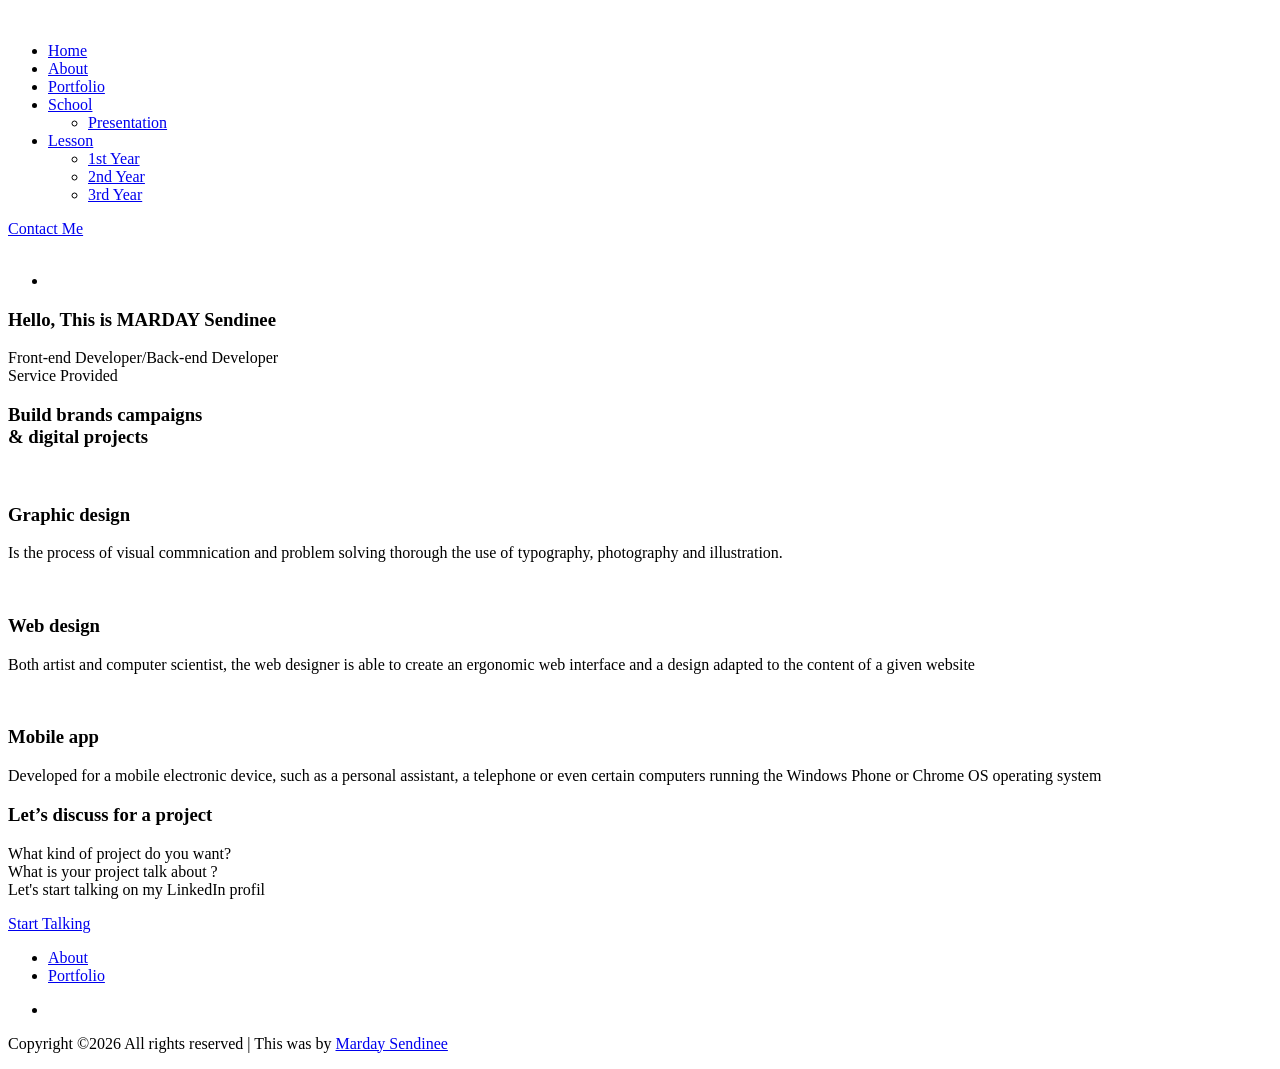
==== index.html @ 2f7fdcab "Add files upload Les documents du portfolio en Anglais et travailler" ====
<!doctype html>
<html class="no-js" lang="zxx">

<head>
    <meta charset="utf-8">
    <meta http-equiv="x-ua-compatible" content="ie=edge">
    <title>PORTFOLIO</title>
    <meta name="description" content="">
    <meta name="viewport" content="width=device-width, initial-scale=1">

    <!-- CSS here -->
    <link rel="stylesheet" href="css/bootstrap.min.css">
    <link rel="stylesheet" href="css/owl.carousel.min.css">
    <link rel="stylesheet" href="css/magnific-popup.css">
    <link rel="stylesheet" href="css/font-awesome.min.css">
    <link rel="stylesheet" href="css/themify-icons.css">
    <link rel="stylesheet" href="css/nice-select.css">
    <link rel="stylesheet" href="css/flaticon.css">
    <link rel="stylesheet" href="css/gijgo.css">
    <link rel="stylesheet" href="css/animate.min.css">
    <link rel="stylesheet" href="css/slick.css">
    <link rel="stylesheet" href="css/slicknav.css">
    <link rel="stylesheet" href="css/style.css">
    <!-- <link rel="stylesheet" href="css/responsive.css"> -->
</head>

<body>

    <!-- header-start -->
    <header>
        <div class="header-area ">
            <div id="sticky-header" class="main-header-area">
                <div class="container-fluid">
                    <div class="row align-items-center">
                        <div class="col-xl-3 col-lg-2">
                            <div class="logo">
                                <a href="index.html">
                                    <img src="img/" alt="">
                                </a>
                            </div>
                        </div>
                        <div class="col-xl-6 col-lg-7">
                            <div class="main-menu  d-none d-lg-block">
                                <nav>
                                    <ul id="navigation">
                                        <li><a class="active" href="index.html">Home</a></li>
                                        <li><a href="about.html">About</a></li>
                                        <li><a href="portfolio.html">Portfolio</a></li>
                                        <li><a href="#">School<i class="ti-angle-down"></i></a>
                                            <ul class="submenu">
                                                <li><a href="presentation.html">Presentation</a></li>

                                            </ul>
                                        </li>
                                        <li><a href="#">Lesson<i class="ti-angle-down"></i></a>
                                            <ul class="submenu">
                                                <li><a href="1_year.html">1st Year</a></li>
                                                <li><a href="2_year.html">2nd Year</a></li>
                                                <li><a href="3_year.html">3rd Year</a></li>
                                            </ul>
                                        </li>
                                    </ul>
                                </nav>
                            </div>
                        </div>
                        <div class="col-xl-3 col-lg-3 d-none d-lg-block">
                            <div class="Appointment">
                                <div class="book_btn d-none d-lg-block">
                                    <a  href="contact.html">Contact Me</a>
                                </div>
                            </div>
                        </div>
                        <div class="col-12">
                            <div class="mobile_menu d-block d-lg-none"></div>
                        </div>
                    </div>

                </div>
            </div>
        </div>
    </header>
    <!-- header-end -->

    <!-- slider_area_start -->
    <div class="slider_area">
        <div class="single_slider  d-flex align-items-center slider_bg_1">
            <div class="shap_pattern d-none d-lg-block">
                <img src="img/about/grid.png" alt="">
            </div>
            <div class="social_links">
                <ul>
                    <li><a href="https://www.linkedin.com/in/sendinee-marday-591853164/"> <i class="fa fa-linkedin"></i> </a></li>
                </ul>
            </div>
            <div class="container">
                <div class="row align-items-center">
                    <div class="col-xl-12">
                        <div class="slider_text text-center">
                            <h3>
                                Hello, This is MARDAY Sendinee
                            </h3>
                            <span>Front-end Developer/Back-end Developer</span>
                        </div>
                    </div>
                </div>
            </div>
        </div>
    </div>
    <!-- slider_area_end -->

    <!-- service_area  -->
    <div class="service_area">
        <div class="container">
            <div class="row">
                <div class="col-xl-12">
                    <div class="section_title text-center mb-65">
                        <span>Service Provided</span>
                        <h3>Build brands campaigns  <br>
                                & digital projects</h3>
                    </div>
                </div>
            </div>
            <div class="row">
                <div class="col-xl-4 col-md-4">
                    <div class="single_service text-center">
                        <div class="icon">
                            <img src="img/svg_icon/1.svg" alt="">
                        </div>
                        <h3>Graphic design</h3>
                        <p>Is the process of visual commnication and problem solving thorough the use of typography, photography and illustration.</p>
                    </div>
                </div>
                <div class="col-xl-4 col-md-4">
                    <div class="single_service text-center">
                        <div class="icon">
                            <img src="img/svg_icon/2.svg" alt="">
                        </div>
                        <h3>Web design</h3>
                        <p>Both artist and computer scientist, the web designer is able to create an ergonomic web interface and a design adapted to the content of a given website</p>
                    </div>
                </div>
                <div class="col-xl-4 col-md-4">
                    <div class="single_service text-center">
                        <div class="icon">
                            <img src="img/svg_icon/3.svg" alt="">
                        </div>
                        <h3>Mobile app</h3>
                        <p>Developed for a mobile electronic device, such as a personal assistant, a telephone or even certain computers running the Windows Phone or Chrome OS operating system</p>
                    </div>
                </div>
            </div>
        </div>
    </div>
    <!--/ service_area  -->

    
    <div class="discuss_projects">
        <div class="container">
            <div class="row">
                <div class="col-xl-12">
                    <div class="project_text text-center">
                        <h3>Let’s discuss for a project</h3>
                        <p>What kind of project do you want? <br> What is your project talk about ? <br> Let's start talking on my LinkedIn profil</p>
                        <a class="boxed-btn3" href="https://www.linkedin.com/in/sendinee-marday-591853164/">Start Talking</a>
                    </div>
                </div>
            </div>
        </div>
    </div>

    <!-- footer start -->
    <footer class="footer">
        <div class="footer_top">
            <div class="container">
                <div class="row align-items-center">
                    <div class="col-xl-6 col-md-6">
                        <div class="menu_links">
                            <ul>
                                <li><a href="about.html">About</a></li>
                                <li><a href="portfolio.html">Portfolio</a></li>
                            </ul>
                        </div>
                    </div>
                    <div class="col-xl-6 col-md-6">
                        <div class="socail_links">
                            <ul>
                                <li><a href="https://www.linkedin.com/in/sendinee-marday-591853164/"> <i class="fa fa-linkedin"></i> </a></li>
                            </ul>
                        </div>
                    </div>
                </div>
            </div>
        </div>
        <div class="copy-right_text">
            <div class="container">
                <div class="footer_border"></div>
                <div class="row">
                    <div class="col-xl-12">
                        <p class="copy_right text-center">
                            <!---------------------------------------Link ------------------------------------------------------->
                            Copyright &copy;<script>document.write(new Date().getFullYear());</script> All rights reserved | This was<i class="fa fa-heart-o" aria-hidden="true"></i> by <a href="https://www.linkedin.com/in/sendinee-marday-591853164/" target="_blank">Marday Sendinee</a>
                            <!------------------------------------------- Link ---------------------------------------->
                        </p>
                    </div>
                </div>
            </div>
        </div>
    </footer>
    <!--/ footer end  -->

    <!-- JS here -->
    <script src="js/vendor/modernizr-3.5.0.min.js"></script>
    <script src="js/vendor/jquery-1.12.4.min.js"></script>
    <script src="js/popper.min.js"></script>
    <script src="js/bootstrap.min.js"></script>
    <script src="js/owl.carousel.min.js"></script>
    <script src="js/isotope.pkgd.min.js"></script>
    <script src="js/ajax-form.js"></script>
    <script src="js/waypoints.min.js"></script>
    <script src="js/jquery.counterup.min.js"></script>
    <script src="js/imagesloaded.pkgd.min.js"></script>
    <script src="js/scrollIt.js"></script>
    <script src="js/jquery.scrollUp.min.js"></script>
    <script src="js/wow.min.js"></script>
    <script src="js/nice-select.min.js"></script>
    <script src="js/jquery.slicknav.min.js"></script>
    <script src="js/jquery.magnific-popup.min.js"></script>
    <script src="js/plugins.js"></script>
    <script src="js/gijgo.min.js"></script>

    <!--contact js-->
    <script src="js/contact.js"></script>
    <script src="js/jquery.ajaxchimp.min.js"></script>
    <script src="js/jquery.form.js"></script>
    <script src="js/jquery.validate.min.js"></script>
    <script src="js/mail-script.js"></script>

    <script src="js/main.js"></script>
</body>

</html>
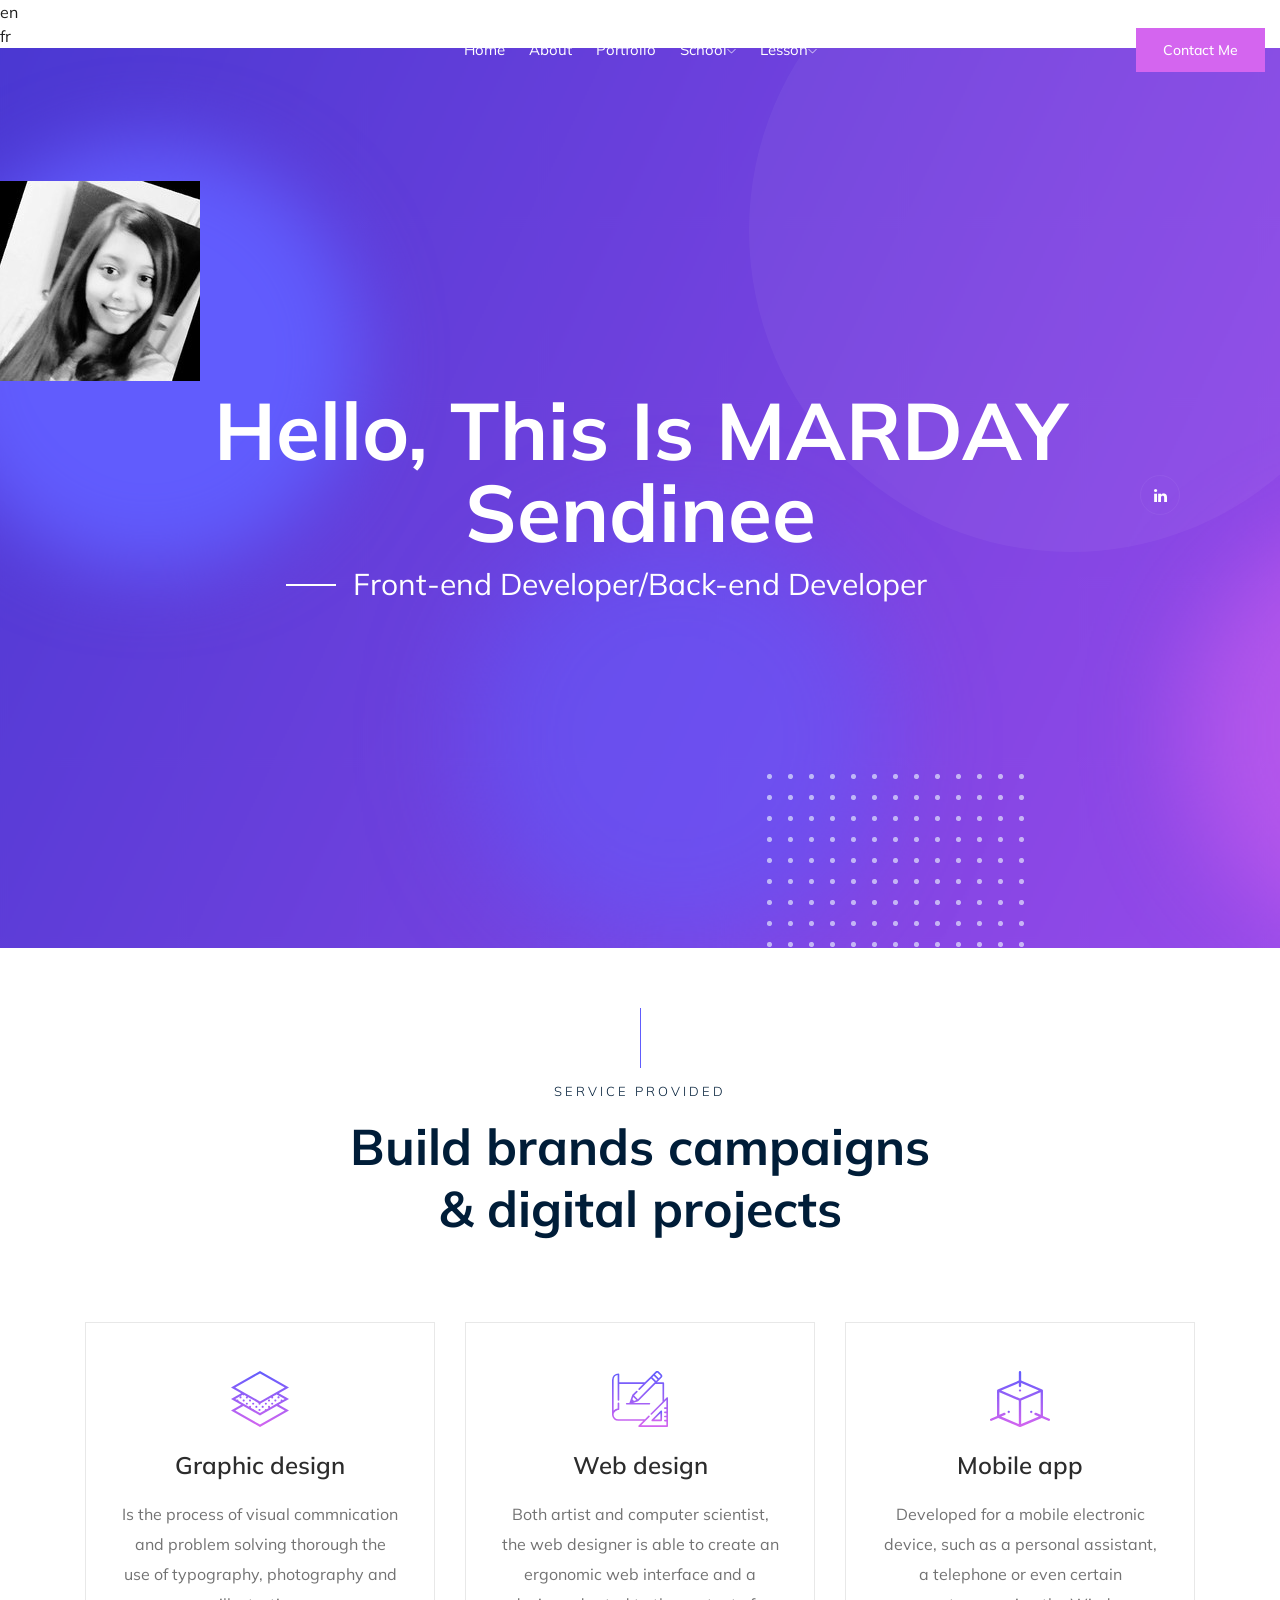
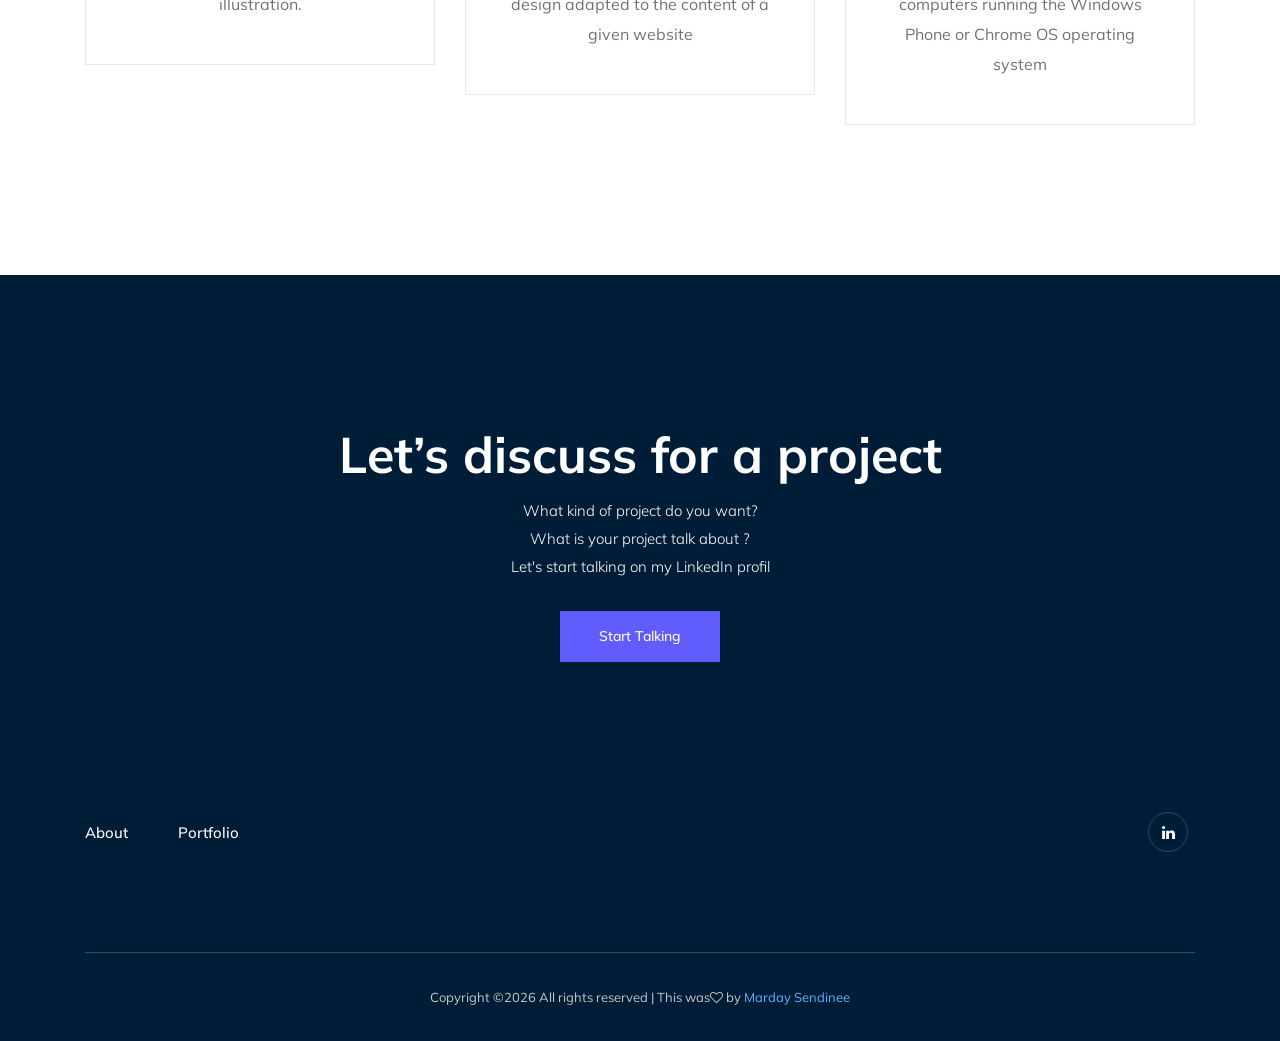
==== commit a255e062: "Update index.html" ====
--- a/index.html
+++ b/index.html
@@ -22,9 +22,20 @@
     <link rel="stylesheet" href="css/slicknav.css">
     <link rel="stylesheet" href="css/style.css">
     <!-- <link rel="stylesheet" href="css/responsive.css"> -->
+    
 </head>
 
 <body>
+    <!-- header-start -->
+    <header id="kc-header" class="top-bar ">
+    <section class="locales" role="toolbar">
+        <ul>
+            <li><a href="https://sendinee.github.io/portfolio/" class="active">en</a></li>
+            <li><a href="https://sendinee.github.io/portfolio_fr/" class="">fr</a></li>
+        </ul>
+    </section>
+    </header>
+    <!-- header-end -->
 
     <!-- header-start -->
     <header>
@@ -238,4 +249,4 @@
     <script src="js/main.js"></script>
 </body>
 
-</html>+</html>
--- a/css/themify-icons.css
+++ b/css/themify-icons.css
@@ -0,0 +1,1081 @@
+@font-face {
+	font-family: 'themify';
+	src:url('../fonts/themify.eot?-fvbane');
+	src:url('../fonts/themify.eot?#iefix-fvbane') format('embedded-opentype'),
+		url('../fonts/themify.woff?-fvbane') format('woff'),
+		url('../fonts/themify.ttf?-fvbane') format('truetype'),
+		url('../fonts/themify.svg?-fvbane#themify') format('svg');
+	font-weight: normal;
+	font-style: normal;
+}
+
+[class^="ti-"], [class*=" ti-"] {
+	font-family: 'themify';
+	/* speak: none; */
+	font-style: normal;
+	font-weight: normal;
+	font-variant: normal;
+	text-transform: none;
+	line-height: 1;
+
+	/* Better Font Rendering =========== */
+	-webkit-font-smoothing: antialiased;
+	-moz-osx-font-smoothing: grayscale;
+}
+
+.ti-wand:before {
+	content: "\e600";
+}
+.ti-volume:before {
+	content: "\e601";
+}
+.ti-user:before {
+	content: "\e602";
+}
+.ti-unlock:before {
+	content: "\e603";
+}
+.ti-unlink:before {
+	content: "\e604";
+}
+.ti-trash:before {
+	content: "\e605";
+}
+.ti-thought:before {
+	content: "\e606";
+}
+.ti-target:before {
+	content: "\e607";
+}
+.ti-tag:before {
+	content: "\e608";
+}
+.ti-tablet:before {
+	content: "\e609";
+}
+.ti-star:before {
+	content: "\e60a";
+}
+.ti-spray:before {
+	content: "\e60b";
+}
+.ti-signal:before {
+	content: "\e60c";
+}
+.ti-shopping-cart:before {
+	content: "\e60d";
+}
+.ti-shopping-cart-full:before {
+	content: "\e60e";
+}
+.ti-settings:before {
+	content: "\e60f";
+}
+.ti-search:before {
+	content: "\e610";
+}
+.ti-zoom-in:before {
+	content: "\e611";
+}
+.ti-zoom-out:before {
+	content: "\e612";
+}
+.ti-cut:before {
+	content: "\e613";
+}
+.ti-ruler:before {
+	content: "\e614";
+}
+.ti-ruler-pencil:before {
+	content: "\e615";
+}
+.ti-ruler-alt:before {
+	content: "\e616";
+}
+.ti-bookmark:before {
+	content: "\e617";
+}
+.ti-bookmark-alt:before {
+	content: "\e618";
+}
+.ti-reload:before {
+	content: "\e619";
+}
+.ti-plus:before {
+	content: "\e61a";
+}
+.ti-pin:before {
+	content: "\e61b";
+}
+.ti-pencil:before {
+	content: "\e61c";
+}
+.ti-pencil-alt:before {
+	content: "\e61d";
+}
+.ti-paint-roller:before {
+	content: "\e61e";
+}
+.ti-paint-bucket:before {
+	content: "\e61f";
+}
+.ti-na:before {
+	content: "\e620";
+}
+.ti-mobile:before {
+	content: "\e621";
+}
+.ti-minus:before {
+	content: "\e622";
+}
+.ti-medall:before {
+	content: "\e623";
+}
+.ti-medall-alt:before {
+	content: "\e624";
+}
+.ti-marker:before {
+	content: "\e625";
+}
+.ti-marker-alt:before {
+	content: "\e626";
+}
+.ti-arrow-up:before {
+	content: "\e627";
+}
+.ti-arrow-right:before {
+	content: "\e628";
+}
+.ti-arrow-left:before {
+	content: "\e629";
+}
+.ti-arrow-down:before {
+	content: "\e62a";
+}
+.ti-lock:before {
+	content: "\e62b";
+}
+.ti-location-arrow:before {
+	content: "\e62c";
+}
+.ti-link:before {
+	content: "\e62d";
+}
+.ti-layout:before {
+	content: "\e62e";
+}
+.ti-layers:before {
+	content: "\e62f";
+}
+.ti-layers-alt:before {
+	content: "\e630";
+}
+.ti-key:before {
+	content: "\e631";
+}
+.ti-import:before {
+	content: "\e632";
+}
+.ti-image:before {
+	content: "\e633";
+}
+.ti-heart:before {
+	content: "\e634";
+}
+.ti-heart-broken:before {
+	content: "\e635";
+}
+.ti-hand-stop:before {
+	content: "\e636";
+}
+.ti-hand-open:before {
+	content: "\e637";
+}
+.ti-hand-drag:before {
+	content: "\e638";
+}
+.ti-folder:before {
+	content: "\e639";
+}
+.ti-flag:before {
+	content: "\e63a";
+}
+.ti-flag-alt:before {
+	content: "\e63b";
+}
+.ti-flag-alt-2:before {
+	content: "\e63c";
+}
+.ti-eye:before {
+	content: "\e63d";
+}
+.ti-export:before {
+	content: "\e63e";
+}
+.ti-exchange-vertical:before {
+	content: "\e63f";
+}
+.ti-desktop:before {
+	content: "\e640";
+}
+.ti-cup:before {
+	content: "\e641";
+}
+.ti-crown:before {
+	content: "\e642";
+}
+.ti-comments:before {
+	content: "\e643";
+}
+.ti-comment:before {
+	content: "\e644";
+}
+.ti-comment-alt:before {
+	content: "\e645";
+}
+.ti-close:before {
+	content: "\e646";
+}
+.ti-clip:before {
+	content: "\e647";
+}
+.ti-angle-up:before {
+	content: "\e648";
+}
+.ti-angle-right:before {
+	content: "\e649";
+}
+.ti-angle-left:before {
+	content: "\e64a";
+}
+.ti-angle-down:before {
+	content: "\e64b";
+}
+.ti-check:before {
+	content: "\e64c";
+}
+.ti-check-box:before {
+	content: "\e64d";
+}
+.ti-camera:before {
+	content: "\e64e";
+}
+.ti-announcement:before {
+	content: "\e64f";
+}
+.ti-brush:before {
+	content: "\e650";
+}
+.ti-briefcase:before {
+	content: "\e651";
+}
+.ti-bolt:before {
+	content: "\e652";
+}
+.ti-bolt-alt:before {
+	content: "\e653";
+}
+.ti-blackboard:before {
+	content: "\e654";
+}
+.ti-bag:before {
+	content: "\e655";
+}
+.ti-move:before {
+	content: "\e656";
+}
+.ti-arrows-vertical:before {
+	content: "\e657";
+}
+.ti-arrows-horizontal:before {
+	content: "\e658";
+}
+.ti-fullscreen:before {
+	content: "\e659";
+}
+.ti-arrow-top-right:before {
+	content: "\e65a";
+}
+.ti-arrow-top-left:before {
+	content: "\e65b";
+}
+.ti-arrow-circle-up:before {
+	content: "\e65c";
+}
+.ti-arrow-circle-right:before {
+	content: "\e65d";
+}
+.ti-arrow-circle-left:before {
+	content: "\e65e";
+}
+.ti-arrow-circle-down:before {
+	content: "\e65f";
+}
+.ti-angle-double-up:before {
+	content: "\e660";
+}
+.ti-angle-double-right:before {
+	content: "\e661";
+}
+.ti-angle-double-left:before {
+	content: "\e662";
+}
+.ti-angle-double-down:before {
+	content: "\e663";
+}
+.ti-zip:before {
+	content: "\e664";
+}
+.ti-world:before {
+	content: "\e665";
+}
+.ti-wheelchair:before {
+	content: "\e666";
+}
+.ti-view-list:before {
+	content: "\e667";
+}
+.ti-view-list-alt:before {
+	content: "\e668";
+}
+.ti-view-grid:before {
+	content: "\e669";
+}
+.ti-uppercase:before {
+	content: "\e66a";
+}
+.ti-upload:before {
+	content: "\e66b";
+}
+.ti-underline:before {
+	content: "\e66c";
+}
+.ti-truck:before {
+	content: "\e66d";
+}
+.ti-timer:before {
+	content: "\e66e";
+}
+.ti-ticket:before {
+	content: "\e66f";
+}
+.ti-thumb-up:before {
+	content: "\e670";
+}
+.ti-thumb-down:before {
+	content: "\e671";
+}
+.ti-text:before {
+	content: "\e672";
+}
+.ti-stats-up:before {
+	content: "\e673";
+}
+.ti-stats-down:before {
+	content: "\e674";
+}
+.ti-split-v:before {
+	content: "\e675";
+}
+.ti-split-h:before {
+	content: "\e676";
+}
+.ti-smallcap:before {
+	content: "\e677";
+}
+.ti-shine:before {
+	content: "\e678";
+}
+.ti-shift-right:before {
+	content: "\e679";
+}
+.ti-shift-left:before {
+	content: "\e67a";
+}
+.ti-shield:before {
+	content: "\e67b";
+}
+.ti-notepad:before {
+	content: "\e67c";
+}
+.ti-server:before {
+	content: "\e67d";
+}
+.ti-quote-right:before {
+	content: "\e67e";
+}
+.ti-quote-left:before {
+	content: "\e67f";
+}
+.ti-pulse:before {
+	content: "\e680";
+}
+.ti-printer:before {
+	content: "\e681";
+}
+.ti-power-off:before {
+	content: "\e682";
+}
+.ti-plug:before {
+	content: "\e683";
+}
+.ti-pie-chart:before {
+	content: "\e684";
+}
+.ti-paragraph:before {
+	content: "\e685";
+}
+.ti-panel:before {
+	content: "\e686";
+}
+.ti-package:before {
+	content: "\e687";
+}
+.ti-music:before {
+	content: "\e688";
+}
+.ti-music-alt:before {
+	content: "\e689";
+}
+.ti-mouse:before {
+	content: "\e68a";
+}
+.ti-mouse-alt:before {
+	content: "\e68b";
+}
+.ti-money:before {
+	content: "\e68c";
+}
+.ti-microphone:before {
+	content: "\e68d";
+}
+.ti-menu:before {
+	content: "\e68e";
+}
+.ti-menu-alt:before {
+	content: "\e68f";
+}
+.ti-map:before {
+	content: "\e690";
+}
+.ti-map-alt:before {
+	content: "\e691";
+}
+.ti-loop:before {
+	content: "\e692";
+}
+.ti-location-pin:before {
+	content: "\e693";
+}
+.ti-list:before {
+	content: "\e694";
+}
+.ti-light-bulb:before {
+	content: "\e695";
+}
+.ti-Italic:before {
+	content: "\e696";
+}
+.ti-info:before {
+	content: "\e697";
+}
+.ti-infinite:before {
+	content: "\e698";
+}
+.ti-id-badge:before {
+	content: "\e699";
+}
+.ti-hummer:before {
+	content: "\e69a";
+}
+.ti-home:before {
+	content: "\e69b";
+}
+.ti-help:before {
+	content: "\e69c";
+}
+.ti-headphone:before {
+	content: "\e69d";
+}
+.ti-harddrives:before {
+	content: "\e69e";
+}
+.ti-harddrive:before {
+	content: "\e69f";
+}
+.ti-gift:before {
+	content: "\e6a0";
+}
+.ti-game:before {
+	content: "\e6a1";
+}
+.ti-filter:before {
+	content: "\e6a2";
+}
+.ti-files:before {
+	content: "\e6a3";
+}
+.ti-file:before {
+	content: "\e6a4";
+}
+.ti-eraser:before {
+	content: "\e6a5";
+}
+.ti-envelope:before {
+	content: "\e6a6";
+}
+.ti-download:before {
+	content: "\e6a7";
+}
+.ti-direction:before {
+	content: "\e6a8";
+}
+.ti-direction-alt:before {
+	content: "\e6a9";
+}
+.ti-dashboard:before {
+	content: "\e6aa";
+}
+.ti-control-stop:before {
+	content: "\e6ab";
+}
+.ti-control-shuffle:before {
+	content: "\e6ac";
+}
+.ti-control-play:before {
+	content: "\e6ad";
+}
+.ti-control-pause:before {
+	content: "\e6ae";
+}
+.ti-control-forward:before {
+	content: "\e6af";
+}
+.ti-control-backward:before {
+	content: "\e6b0";
+}
+.ti-cloud:before {
+	content: "\e6b1";
+}
+.ti-cloud-up:before {
+	content: "\e6b2";
+}
+.ti-cloud-down:before {
+	content: "\e6b3";
+}
+.ti-clipboard:before {
+	content: "\e6b4";
+}
+.ti-car:before {
+	content: "\e6b5";
+}
+.ti-calendar:before {
+	content: "\e6b6";
+}
+.ti-book:before {
+	content: "\e6b7";
+}
+.ti-bell:before {
+	content: "\e6b8";
+}
+.ti-basketball:before {
+	content: "\e6b9";
+}
+.ti-bar-chart:before {
+	content: "\e6ba";
+}
+.ti-bar-chart-alt:before {
+	content: "\e6bb";
+}
+.ti-back-right:before {
+	content: "\e6bc";
+}
+.ti-back-left:before {
+	content: "\e6bd";
+}
+.ti-arrows-corner:before {
+	content: "\e6be";
+}
+.ti-archive:before {
+	content: "\e6bf";
+}
+.ti-anchor:before {
+	content: "\e6c0";
+}
+.ti-align-right:before {
+	content: "\e6c1";
+}
+.ti-align-left:before {
+	content: "\e6c2";
+}
+.ti-align-justify:before {
+	content: "\e6c3";
+}
+.ti-align-center:before {
+	content: "\e6c4";
+}
+.ti-alert:before {
+	content: "\e6c5";
+}
+.ti-alarm-clock:before {
+	content: "\e6c6";
+}
+.ti-agenda:before {
+	content: "\e6c7";
+}
+.ti-write:before {
+	content: "\e6c8";
+}
+.ti-window:before {
+	content: "\e6c9";
+}
+.ti-widgetized:before {
+	content: "\e6ca";
+}
+.ti-widget:before {
+	content: "\e6cb";
+}
+.ti-widget-alt:before {
+	content: "\e6cc";
+}
+.ti-wallet:before {
+	content: "\e6cd";
+}
+.ti-video-clapper:before {
+	content: "\e6ce";
+}
+.ti-video-camera:before {
+	content: "\e6cf";
+}
+.ti-vector:before {
+	content: "\e6d0";
+}
+.ti-themify-logo:before {
+	content: "\e6d1";
+}
+.ti-themify-favicon:before {
+	content: "\e6d2";
+}
+.ti-themify-favicon-alt:before {
+	content: "\e6d3";
+}
+.ti-support:before {
+	content: "\e6d4";
+}
+.ti-stamp:before {
+	content: "\e6d5";
+}
+.ti-split-v-alt:before {
+	content: "\e6d6";
+}
+.ti-slice:before {
+	content: "\e6d7";
+}
+.ti-shortcode:before {
+	content: "\e6d8";
+}
+.ti-shift-right-alt:before {
+	content: "\e6d9";
+}
+.ti-shift-left-alt:before {
+	content: "\e6da";
+}
+.ti-ruler-alt-2:before {
+	content: "\e6db";
+}
+.ti-receipt:before {
+	content: "\e6dc";
+}
+.ti-pin2:before {
+	content: "\e6dd";
+}
+.ti-pin-alt:before {
+	content: "\e6de";
+}
+.ti-pencil-alt2:before {
+	content: "\e6df";
+}
+.ti-palette:before {
+	content: "\e6e0";
+}
+.ti-more:before {
+	content: "\e6e1";
+}
+.ti-more-alt:before {
+	content: "\e6e2";
+}
+.ti-microphone-alt:before {
+	content: "\e6e3";
+}
+.ti-magnet:before {
+	content: "\e6e4";
+}
+.ti-line-double:before {
+	content: "\e6e5";
+}
+.ti-line-dotted:before {
+	content: "\e6e6";
+}
+.ti-line-dashed:before {
+	content: "\e6e7";
+}
+.ti-layout-width-full:before {
+	content: "\e6e8";
+}
+.ti-layout-width-default:before {
+	content: "\e6e9";
+}
+.ti-layout-width-default-alt:before {
+	content: "\e6ea";
+}
+.ti-layout-tab:before {
+	content: "\e6eb";
+}
+.ti-layout-tab-window:before {
+	content: "\e6ec";
+}
+.ti-layout-tab-v:before {
+	content: "\e6ed";
+}
+.ti-layout-tab-min:before {
+	content: "\e6ee";
+}
+.ti-layout-slider:before {
+	content: "\e6ef";
+}
+.ti-layout-slider-alt:before {
+	content: "\e6f0";
+}
+.ti-layout-sidebar-right:before {
+	content: "\e6f1";
+}
+.ti-layout-sidebar-none:before {
+	content: "\e6f2";
+}
+.ti-layout-sidebar-left:before {
+	content: "\e6f3";
+}
+.ti-layout-placeholder:before {
+	content: "\e6f4";
+}
+.ti-layout-menu:before {
+	content: "\e6f5";
+}
+.ti-layout-menu-v:before {
+	content: "\e6f6";
+}
+.ti-layout-menu-separated:before {
+	content: "\e6f7";
+}
+.ti-layout-menu-full:before {
+	content: "\e6f8";
+}
+.ti-layout-media-right-alt:before {
+	content: "\e6f9";
+}
+.ti-layout-media-right:before {
+	content: "\e6fa";
+}
+.ti-layout-media-overlay:before {
+	content: "\e6fb";
+}
+.ti-layout-media-overlay-alt:before {
+	content: "\e6fc";
+}
+.ti-layout-media-overlay-alt-2:before {
+	content: "\e6fd";
+}
+.ti-layout-media-left-alt:before {
+	content: "\e6fe";
+}
+.ti-layout-media-left:before {
+	content: "\e6ff";
+}
+.ti-layout-media-center-alt:before {
+	content: "\e700";
+}
+.ti-layout-media-center:before {
+	content: "\e701";
+}
+.ti-layout-list-thumb:before {
+	content: "\e702";
+}
+.ti-layout-list-thumb-alt:before {
+	content: "\e703";
+}
+.ti-layout-list-post:before {
+	content: "\e704";
+}
+.ti-layout-list-large-image:before {
+	content: "\e705";
+}
+.ti-layout-line-solid:before {
+	content: "\e706";
+}
+.ti-layout-grid4:before {
+	content: "\e707";
+}
+.ti-layout-grid3:before {
+	content: "\e708";
+}
+.ti-layout-grid2:before {
+	content: "\e709";
+}
+.ti-layout-grid2-thumb:before {
+	content: "\e70a";
+}
+.ti-layout-cta-right:before {
+	content: "\e70b";
+}
+.ti-layout-cta-left:before {
+	content: "\e70c";
+}
+.ti-layout-cta-center:before {
+	content: "\e70d";
+}
+.ti-layout-cta-btn-right:before {
+	content: "\e70e";
+}
+.ti-layout-cta-btn-left:before {
+	content: "\e70f";
+}
+.ti-layout-column4:before {
+	content: "\e710";
+}
+.ti-layout-column3:before {
+	content: "\e711";
+}
+.ti-layout-column2:before {
+	content: "\e712";
+}
+.ti-layout-accordion-separated:before {
+	content: "\e713";
+}
+.ti-layout-accordion-merged:before {
+	content: "\e714";
+}
+.ti-layout-accordion-list:before {
+	content: "\e715";
+}
+.ti-ink-pen:before {
+	content: "\e716";
+}
+.ti-info-alt:before {
+	content: "\e717";
+}
+.ti-help-alt:before {
+	content: "\e718";
+}
+.ti-headphone-alt:before {
+	content: "\e719";
+}
+.ti-hand-point-up:before {
+	content: "\e71a";
+}
+.ti-hand-point-right:before {
+	content: "\e71b";
+}
+.ti-hand-point-left:before {
+	content: "\e71c";
+}
+.ti-hand-point-down:before {
+	content: "\e71d";
+}
+.ti-gallery:before {
+	content: "\e71e";
+}
+.ti-face-smile:before {
+	content: "\e71f";
+}
+.ti-face-sad:before {
+	content: "\e720";
+}
+.ti-credit-card:before {
+	content: "\e721";
+}
+.ti-control-skip-forward:before {
+	content: "\e722";
+}
+.ti-control-skip-backward:before {
+	content: "\e723";
+}
+.ti-control-record:before {
+	content: "\e724";
+}
+.ti-control-eject:before {
+	content: "\e725";
+}
+.ti-comments-smiley:before {
+	content: "\e726";
+}
+.ti-brush-alt:before {
+	content: "\e727";
+}
+.ti-youtube:before {
+	content: "\e728";
+}
+.ti-vimeo:before {
+	content: "\e729";
+}
+.ti-twitter:before {
+	content: "\e72a";
+}
+.ti-time:before {
+	content: "\e72b";
+}
+.ti-tumblr:before {
+	content: "\e72c";
+}
+.ti-skype:before {
+	content: "\e72d";
+}
+.ti-share:before {
+	content: "\e72e";
+}
+.ti-share-alt:before {
+	content: "\e72f";
+}
+.ti-rocket:before {
+	content: "\e730";
+}
+.ti-pinterest:before {
+	content: "\e731";
+}
+.ti-new-window:before {
+	content: "\e732";
+}
+.ti-microsoft:before {
+	content: "\e733";
+}
+.ti-list-ol:before {
+	content: "\e734";
+}
+.ti-linkedin:before {
+	content: "\e735";
+}
+.ti-layout-sidebar-2:before {
+	content: "\e736";
+}
+.ti-layout-grid4-alt:before {
+	content: "\e737";
+}
+.ti-layout-grid3-alt:before {
+	content: "\e738";
+}
+.ti-layout-grid2-alt:before {
+	content: "\e739";
+}
+.ti-layout-column4-alt:before {
+	content: "\e73a";
+}
+.ti-layout-column3-alt:before {
+	content: "\e73b";
+}
+.ti-layout-column2-alt:before {
+	content: "\e73c";
+}
+.ti-instagram:before {
+	content: "\e73d";
+}
+.ti-google:before {
+	content: "\e73e";
+}
+.ti-github:before {
+	content: "\e73f";
+}
+.ti-flickr:before {
+	content: "\e740";
+}
+.ti-facebook:before {
+	content: "\e741";
+}
+.ti-dropbox:before {
+	content: "\e742";
+}
+.ti-dribbble:before {
+	content: "\e743";
+}
+.ti-apple:before {
+	content: "\e744";
+}
+.ti-android:before {
+	content: "\e745";
+}
+.ti-save:before {
+	content: "\e746";
+}
+.ti-save-alt:before {
+	content: "\e747";
+}
+.ti-yahoo:before {
+	content: "\e748";
+}
+.ti-wordpress:before {
+	content: "\e749";
+}
+.ti-vimeo-alt:before {
+	content: "\e74a";
+}
+.ti-twitter-alt:before {
+	content: "\e74b";
+}
+.ti-tumblr-alt:before {
+	content: "\e74c";
+}
+.ti-trello:before {
+	content: "\e74d";
+}
+.ti-stack-overflow:before {
+	content: "\e74e";
+}
+.ti-soundcloud:before {
+	content: "\e74f";
+}
+.ti-sharethis:before {
+	content: "\e750";
+}
+.ti-sharethis-alt:before {
+	content: "\e751";
+}
+.ti-reddit:before {
+	content: "\e752";
+}
+.ti-pinterest-alt:before {
+	content: "\e753";
+}
+.ti-microsoft-alt:before {
+	content: "\e754";
+}
+.ti-linux:before {
+	content: "\e755";
+}
+.ti-jsfiddle:before {
+	content: "\e756";
+}
+.ti-joomla:before {
+	content: "\e757";
+}
+.ti-html5:before {
+	content: "\e758";
+}
+.ti-flickr-alt:before {
+	content: "\e759";
+}
+.ti-email:before {
+	content: "\e75a";
+}
+.ti-drupal:before {
+	content: "\e75b";
+}
+.ti-dropbox-alt:before {
+	content: "\e75c";
+}
+.ti-css3:before {
+	content: "\e75d";
+}
+.ti-rss:before {
+	content: "\e75e";
+}
+.ti-rss-alt:before {
+	content: "\e75f";
+}
--- a/css/nice-select.css
+++ b/css/nice-select.css
@@ -0,0 +1,140 @@
+.nice-select {
+  -webkit-tap-highlight-color: transparent;
+  background-color: #fff;
+  border-radius: 5px;
+  border: solid 1px #e8e8e8;
+  box-sizing: border-box;
+  clear: both;
+  cursor: pointer;
+  display: block;
+  float: left;
+  font-family: inherit;
+  font-size: 14px;
+  font-weight: normal;
+  height: 42px;
+  line-height: 40px;
+  outline: none;
+  padding-left: 18px;
+  padding-right: 30px;
+  position: relative;
+  text-align: left !important;
+  -webkit-transition: all 0.2s ease-in-out;
+  transition: all 0.2s ease-in-out;
+  -webkit-user-select: none;
+     -moz-user-select: none;
+      -ms-user-select: none;
+          user-select: none;
+  white-space: nowrap;
+  width: auto; }
+  .nice-select:hover {
+    border-color: #dbdbdb; }
+  .nice-select:active, .nice-select.open, .nice-select:focus {
+    border-color: #999; }
+
+
+  .nice-select.disabled {
+    border-color: #ededed;
+    color: #999;
+    pointer-events: none; }
+    .nice-select.disabled:after {
+      border-color: #cccccc; }
+  .nice-select.wide {
+    width: 100%; }
+    .nice-select.wide .list {
+      left: 0 !important;
+      right: 0 !important; }
+  .nice-select.right {
+    float: right; }
+    .nice-select.right .list {
+      left: auto;
+      right: 0; }
+  .nice-select.small {
+    font-size: 12px;
+    height: 36px;
+    line-height: 34px; }
+    .nice-select.small:after {
+      height: 4px;
+      width: 4px; }
+    .nice-select.small .option {
+      line-height: 34px;
+      min-height: 34px; }
+  .nice-select .list {
+    background-color: #fff;
+    border-radius: 5px;
+    box-shadow: 0 0 0 1px rgba(68, 68, 68, 0.11);
+    box-sizing: border-box;
+    margin-top: 4px;
+    opacity: 0;
+    overflow: hidden;
+    padding: 0;
+    pointer-events: none;
+    position: absolute;
+    top: 100%;
+    left: 0;
+    -webkit-transform-origin: 50% 0;
+        -ms-transform-origin: 50% 0;
+            transform-origin: 50% 0;
+    -webkit-transform: scale(0.75) translateY(-21px);
+        -ms-transform: scale(0.75) translateY(-21px);
+            transform: scale(0.75) translateY(-21px);
+    -webkit-transition: all 0.2s cubic-bezier(0.5, 0, 0, 1.25), opacity 0.15s ease-out;
+    transition: all 0.2s cubic-bezier(0.5, 0, 0, 1.25), opacity 0.15s ease-out;
+    z-index: 9; }
+    .nice-select .list:hover .option:not(:hover) {
+      background-color: transparent !important; }
+  .nice-select .option {
+    cursor: pointer;
+    font-weight: 400;
+    line-height: 40px;
+    list-style: none;
+    min-height: 40px;
+    outline: none;
+    padding-left: 18px;
+    padding-right: 29px;
+    text-align: left;
+    -webkit-transition: all 0.2s;
+    transition: all 0.2s; }
+    .nice-select .option:hover, .nice-select .option.focus, .nice-select .option.selected.focus {
+      background-color: #f6f6f6; }
+    .nice-select .option.selected {
+      font-weight: bold; }
+    .nice-select .option.disabled {
+      background-color: transparent;
+      color: #999;
+      cursor: default; }
+
+.no-csspointerevents .nice-select .list {
+  display: none; }
+
+.no-csspointerevents .nice-select.open .list {
+  display: block; }
+
+
+
+
+
+  /* ,,,,,,,,,,,,,,,, */
+
+
+  .nice-select:after {
+    content: "\e64b";
+    display: block;
+    height: 5px;
+    margin-top: -5px;
+    pointer-events: none;
+    position: absolute;
+    right: 30px;
+    top: 8px;
+    transition: all 0.15s ease-in-out;
+    width: 5px;
+    font-family: 'themify';
+    color: #ddd; }
+
+    .nice-select.open:after {
+ }
+    .nice-select.open .list {
+      opacity: 1;
+      pointer-events: auto;
+      -webkit-transform: scale(1) translateY(0);
+          -ms-transform: scale(1) translateY(0);
+              transform: scale(1) translateY(0); }
--- a/css/flaticon.css
+++ b/css/flaticon.css
@@ -0,0 +1,56 @@
+
+
+	/*
+  	Flaticon icon font: Flaticon
+  	Creation date: 07/09/2019 08:07
+  	*/
+
+	  @font-face {
+		font-family: "Flaticon";
+		src: url("../fonts/Flaticon.eot");
+		src: url("../fonts/Flaticon.eot");
+		src: url("../fonts/Flaticon.eot?#iefix") format("embedded-opentype"),
+			 url("../fonts/Flaticon.woff2") format("woff2"),
+			 url("../fonts/Flaticon.woff") format("woff"),
+			 url("../fonts/Flaticon.ttf") format("truetype"),
+			 url("../fonts/Flaticon.svg#Flaticon") format("svg");
+		font-weight: normal;
+		font-style: normal;
+	  }
+	  
+	  @media screen and (-webkit-min-device-pixel-ratio:0) {
+		@font-face {
+		  font-family: "Flaticon";
+		  src: url("./Flaticon.svg#Flaticon") format("svg");
+		}
+	  }
+	  
+	  [class^="flaticon-"]:before, [class*=" flaticon-"]:before,
+	  [class^="flaticon-"]:after, [class*=" flaticon-"]:after {   
+		font-family: Flaticon;
+			  font-size: 20px;
+	  font-style: normal;
+	  margin-left: 20px;
+	  }
+	  
+	.flaticon-legal-paper:before {
+		content: "\e001";
+	}
+	.flaticon-case:before {
+		content: "\e002";
+	}
+	.flaticon-survey:before {
+		content: "\e003";
+	}
+	.flaticon-bar-chart:before {
+		content: "\e004";
+	}
+	.flaticon-controls:before {
+		content: "\e005";
+	}
+	.flaticon-puzzle:before {
+		content: "\e006";
+	}
+	.flaticon-right:before {
+		content: "\e007";
+	}
--- a/css/gijgo.css
+++ b/css/gijgo.css
@@ -0,0 +1,2704 @@
+.gj-button {
+    background-color: #f5f5f5;
+    border: 1px solid #ddd;
+    color: #000;
+    border-radius: 3px;
+    padding: 6px 10px;
+    cursor: pointer;
+}
+
+.gj-unselectable {
+    -webkit-touch-callout: none;
+    -webkit-user-select: none;
+    -khtml-user-select: none;
+    -moz-user-select: none;
+    -ms-user-select: none;
+    user-select: none;
+}
+
+.gj-row {
+    display: -webkit-box;
+    display: -ms-flexbox;
+    display: flex;
+    -ms-flex-wrap: wrap;
+    flex-wrap: wrap;
+}
+
+.gj-margin-left-5 {
+    margin-left: 5px;
+}
+
+.gj-margin-left-10 {
+    margin-left: 10px;
+}
+
+.gj-width-full {
+    width: 100%;
+}
+
+.gj-cursor-pointer {
+    cursor: pointer;
+}
+
+.gj-text-align-center {
+    text-align: center;
+}
+
+.gj-font-size-16 {
+    font-size: 16px;
+}
+
+.gj-hidden {
+    display: none;
+}
+
+/** Material Design */
+.gj-button-md {
+    background: 0 0;
+    border: none;
+    border-radius: 2px;
+    color: rgba(0, 0, 0, 0.87);
+    position: relative;
+    height: 36px;
+    margin: 0;
+    min-width: 64px;
+    padding: 0 16px;
+    display: inline-block;
+    font-family: "Roboto","Helvetica","Arial",sans-serif;
+    font-size: 1rem;
+    font-weight: 500;
+    text-transform: uppercase;
+    letter-spacing: 0;
+    overflow: hidden;
+    will-change: box-shadow;
+    transition: box-shadow .2s cubic-bezier(.4,0,1,1),background-color .2s cubic-bezier(.4,0,.2,1),color .2s cubic-bezier(.4,0,.2,1);
+    outline: none;
+    cursor: pointer;
+    text-decoration: none;
+    text-align: center;
+    line-height: 36px;
+    vertical-align: middle;
+    overflow: hidden;
+    -webkit-user-select: none;
+    -moz-user-select: none;
+    -ms-user-select: none;
+    user-select: none;
+}
+
+.gj-button-md:hover {
+    background-color: rgba(158,158,158,.2);
+}
+
+.gj-button-md:disabled {
+    color: rgba(0,0,0,.26);
+    background: 0 0;
+}
+
+.gj-button-md .material-icons,
+.gj-button-md .gj-icon {
+    vertical-align: middle;
+    /*font-size: 1.3rem;
+    margin-right: 4px;*/
+}
+
+.gj-button-md.gj-button-md-icon {
+    width: 24px;
+    height: 31px;
+    min-width: 24px;
+    padding: 0px;
+    display: table;
+}
+
+.gj-button-md.gj-button-md-icon .material-icons,
+.gj-button-md.gj-button-md-icon .gj-icon {
+    display: table-cell;
+    margin-right: 0px;
+    width: 24px;
+    height: 24px;
+}
+
+.gj-button-md.active {
+    background-color: rgba(158,158,158,.4);
+}
+
+.gj-button-md-group {
+    position: relative;
+    display: inline-block;
+    vertical-align: middle;
+}
+
+.gj-textbox-md {
+    border: none;
+    border-bottom: 1px solid rgba(0,0,0,.42);
+    display: block;
+    font-family: "Helvetica","Arial",sans-serif;
+    font-size: 16px;
+    line-height: 16px;
+    padding: 4px 0px;
+    margin: 0;
+    width: 100%;
+    background: 0 0;
+    text-align: left;
+    color: rgba(0,0,0,.87);
+}
+
+.gj-textbox-md:focus,
+.gj-textbox-md:active {
+    border-bottom: 2px solid rgba(0,0,0,.42);
+    outline: none;
+}
+
+.gj-textbox-md::placeholder {
+    color: #8e8e8e;
+}
+
+.gj-textbox-md:-ms-input-placeholder {
+    color: #8e8e8e;
+}
+
+.gj-textbox-md::-ms-input-placeholder {
+    color: #8e8e8e;
+}
+
+.gj-md-spacer-24 {
+    min-width: 24px;
+    width: 24px;
+    display: inline-block;
+}
+
+.gj-md-spacer-32 {
+    min-width: 32px;
+    width: 32px;
+    display: inline-block;
+}
+
+.gj-modal {
+    position: fixed;
+    top: 0;
+    right: 0;
+    bottom: 0;
+    left: 0;
+    z-index: 1203;
+    display: none;
+    overflow: hidden;
+    -webkit-overflow-scrolling: touch;
+    outline: 0;
+    background-color: rgba(0, 0, 0, 0.54118);
+    transition: 200ms ease opacity;
+    will-change: opacity;
+}
+
+/* List */
+ul.gj-list li [data-role="wrapper"] {
+    display: table;
+    width: 100%;
+}
+
+ul.gj-list li [data-role="checkbox"] {
+    display: table-cell;
+    vertical-align:middle;
+    text-align:center;
+}
+
+ul.gj-list li [data-role="image"] {
+    display: table-cell;
+    vertical-align:middle;
+    text-align:center;
+}
+
+ul.gj-list li [data-role="display"] {
+    display: table-cell;
+    vertical-align:middle;
+    cursor: pointer;
+}
+
+ul.gj-list li [data-role="display"]:empty:before {
+  content: "\200b"; /* unicode zero width space character */
+}
+
+/* List - Bootstrap */
+ul.gj-list-bootstrap {
+    padding-left: 0px;
+    margin-bottom: 0px;
+}
+
+ul.gj-list-bootstrap li {
+    padding: 0px;
+}
+
+ul.gj-list-bootstrap li [data-role="wrapper"] {
+    padding: 0px 10px;
+}
+
+ul.gj-list-bootstrap li [data-role="checkbox"] {
+    width: 24px;
+    padding: 3px;
+}
+
+ul.gj-list-bootstrap li [data-role="image"] {
+    width: 24px;
+    height: 24px;
+}
+
+ul.gj-list-bootstrap li [data-role="display"] {
+    padding: 8px 0px 8px 4px;
+}
+
+.list-group-item.active ul li, .list-group-item.active:focus ul li, .list-group-item.active:hover ul li {
+    text-shadow: none;
+    color:initial;
+}
+
+/* List - Material Design */
+ul.gj-list-md {
+    padding: 0px;
+    list-style: none;
+    list-style-type: none;
+    line-height: 24px;
+    letter-spacing: 0;
+    color: #616161; /* Gray 700 */
+}
+
+ul.gj-list-md li {
+    display: list-item;
+    list-style-type: none;
+    padding: 0px;
+    min-height: unset;
+    box-sizing: border-box;
+    align-items: center;
+    cursor: default;
+    overflow: hidden;
+
+    font-family: "Roboto","Helvetica","Arial",sans-serif;
+    font-size: 16px;
+    font-weight: 400;
+    letter-spacing: .04em;
+    line-height: 1;
+    
+    -webkit-flex-direction: row;
+    -ms-flex-direction: row;
+    flex-direction: row;
+    -webkit-flex-wrap: nowrap;
+    -ms-flex-wrap: nowrap;
+    flex-wrap: nowrap;
+}
+
+ul.gj-list-md li [data-role="checkbox"] {
+    height: 24px;
+    width: 24px;
+}
+
+ul.gj-list-md li [data-role="image"] {
+    height: 24px;
+    width: 24px;
+}
+
+ul.gj-list-md li [data-role="display"] {
+    padding: 8px 0px 8px 5px;
+    order: 0;
+    flex-grow: 2;
+    text-decoration: none;
+    box-sizing: border-box;
+    align-items: center;
+    text-align: left;
+    color: rgba(0,0,0,.87);
+}
+
+ul.gj-list-md li.disabled>[data-role="wrapper"]>[data-role="display"] {
+    color: #9E9E9E; /* Gray 500 */
+}
+
+.gj-list-md-active {
+    background: #e0e0e0;
+    color: #3f51b5;
+}
+
+
+/* Picker */
+.gj-picker {
+    position: absolute;
+    z-index: 1203;
+    background-color: #fff;
+}
+
+.gj-picker .selected {
+    color: #fff;
+}
+
+/* Material Design */
+.gj-picker-md {
+    font-family: "Roboto","Helvetica","Arial",sans-serif;
+    font-size: 16px;
+    font-weight: 400;
+    letter-spacing: .04em;
+    line-height: 1;
+    color: rgba(0,0,0,.87);
+    border: 1px solid #E0E0E0;
+}
+
+.gj-modal .gj-picker-md {
+    border: 0px;
+}
+
+.gj-picker-md [role="header"] {
+    color: rgba(255, 255, 255, 0.54);
+    display: flex;
+    background: #2196f3;
+    align-items: baseline;
+    user-select: none;
+    justify-content: center;
+}
+
+.gj-picker-md [role="footer"] {
+    float: right;
+    padding: 10px;
+}
+
+.gj-picker-md [role="footer"] button.gj-button-md {
+    color: #2196f3;
+    font-weight: bold;
+    font-size: 13px;
+}
+
+/* Bootstrap */
+.gj-picker-bootstrap {
+    border-radius: 4px;
+    border: 1px solid #E0E0E0;
+}
+
+.gj-picker-bootstrap .selected {
+    color: #888;
+}
+
+.gj-picker-bootstrap [role="header"] {
+    background: #eee;
+    color: #AAA;
+}
+@font-face {
+    font-family: 'gijgo-material';
+    src: url('../fonts/gijgo-material.eot?235541');
+    src: url('../fonts/gijgo-material.eot?235541#iefix') format('embedded-opentype'), url('../fonts/gijgo-material.ttf?235541') format('truetype'), url('../fonts/gijgo-material.woff?235541') format('woff'), url('../fonts/gijgo-material.svg?235541#gijgo-material') format('svg');
+    font-weight: normal;
+    font-style: normal;
+}
+
+.gj-icon {
+    /* use !important to prevent issues with browser extensions that change fonts */
+    font-family: 'gijgo-material' !important;
+    font-size: 24px;
+    speak: none;
+    font-style: normal;
+    font-weight: normal;
+    font-variant: normal;
+    text-transform: none;
+    line-height: 1;
+    /* Enable Ligatures ================ */
+    letter-spacing: 0;
+    -webkit-font-feature-settings: "liga";
+    -moz-font-feature-settings: "liga=1";
+    -moz-font-feature-settings: "liga";
+    -ms-font-feature-settings: "liga" 1;
+    font-feature-settings: "liga";
+    -webkit-font-variant-ligatures: discretionary-ligatures;
+    font-variant-ligatures: discretionary-ligatures;
+    /* Better Font Rendering =========== */
+    -webkit-font-smoothing: antialiased;
+    -moz-osx-font-smoothing: grayscale;
+}
+
+.gj-icon.undo:before {
+    content: "\e900";
+}
+
+.gj-icon.vertical-align-top:before {
+    content: "\e901";
+}
+
+.gj-icon.vertical-align-center:before {
+    content: "\e902";
+}
+
+.gj-icon.vertical-align-bottom:before {
+    content: "\e903";
+}
+
+.gj-icon.arrow-dropup:before {
+    content: "\e904";
+}
+
+.gj-icon.clock:before {
+    content: "\e905";
+}
+
+.gj-icon.refresh:before {
+    content: "\e906";
+}
+
+.gj-icon.last-page:before {
+    content: "\e907";
+}
+
+.gj-icon.first-page:before {
+    content: "\e908";
+}
+
+.gj-icon.cancel:before {
+    content: "\e909";
+}
+
+.gj-icon.clear:before {
+    content: "\e90a";
+}
+
+.gj-icon.check-circle:before {
+    content: "\e90b";
+}
+
+.gj-icon.delete:before {
+    content: "\e90c";
+}
+
+.gj-icon.arrow-upward:before {
+    content: "\e90d";
+}
+
+.gj-icon.arrow-forward:before {
+    content: "\e90e";
+}
+
+.gj-icon.arrow-downward:before {
+    content: "\e90f";
+}
+
+.gj-icon.arrow-back:before {
+    content: "\e910";
+}
+
+.gj-icon.list-numbered:before {
+    content: "\e911";
+}
+
+.gj-icon.list-bulleted:before {
+    content: "\e912";
+}
+
+.gj-icon.indent-increase:before {
+    content: "\e913";
+}
+
+.gj-icon.indent-decrease:before {
+    content: "\e914";
+}
+
+.gj-icon.redo:before {
+    content: "\e915";
+}
+
+.gj-icon.align-right:before {
+    content: "\e916";
+}
+
+.gj-icon.align-left:before {
+    content: "\e917";
+}
+
+.gj-icon.align-justify:before {
+    content: "\e918";
+}
+
+.gj-icon.align-center:before {
+    content: "\e919";
+}
+
+.gj-icon.strikethrough:before {
+    content: "\e91a";
+}
+
+.gj-icon.italic:before {
+    content: "\e91b";
+}
+
+.gj-icon.underlined:before {
+    content: "\e91c";
+}
+
+.gj-icon.bold:before {
+    content: "\e91d";
+}
+
+.gj-icon.arrow-dropdown:before {
+    content: "\e91e";
+}
+
+.gj-icon.done:before {
+    content: "\e91f";
+}
+
+.gj-icon.pencil:before {
+    content: "\e920";
+}
+
+.gj-icon.minus:before {
+    content: "\e921";
+}
+
+.gj-icon.plus:before {
+    content: "\e922";
+}
+
+.gj-icon.chevron-up:before {
+    content: "\e923";
+}
+
+.gj-icon.chevron-right:before {
+    content: "\e924";
+}
+
+.gj-icon.chevron-down:before {
+    content: "\e925";
+}
+
+.gj-icon.chevron-left:before {
+    content: "\e926";
+}
+
+.gj-icon.event:before {
+    content: "\e927";
+}
+.gj-draggable {
+    cursor: move;
+}
+.gj-resizable-handle {
+    position: absolute;
+    font-size: 0.1px;
+    display: block;
+    -ms-touch-action: none;
+    touch-action: none;
+    z-index: 1203;
+}
+
+.gj-resizable-n {
+    cursor: n-resize;
+    height: 7px;
+    width: 100%;
+    top: -5px;
+    left: 0;
+}
+.gj-resizable-e {
+    cursor: e-resize;
+    width: 7px;
+    right: -5px;
+    top: 0;
+    height: 100%;
+}
+.gj-resizable-s {
+    cursor: s-resize;
+    height: 7px;
+    width: 100%;
+    bottom: -5px;
+    left: 0;
+}
+.gj-resizable-w {
+	cursor: w-resize;
+	width: 7px;
+	left: -5px;
+	top: 0;
+	height: 100%;
+}
+.gj-resizable-se {
+	cursor: se-resize;
+	width: 12px;
+	height: 12px;
+	right: 1px;
+	bottom: 1px;
+}
+.gj-resizable-sw {
+	cursor: sw-resize;
+	width: 9px;
+	height: 9px;
+	left: -5px;
+	bottom: -5px;
+}
+.gj-resizable-nw {
+	cursor: nw-resize;
+	width: 9px;
+	height: 9px;
+	left: -5px;
+	top: -5px;
+}
+.gj-resizable-ne {
+	cursor: ne-resize;
+	width: 9px;
+	height: 9px;
+	right: -5px;
+	top: -5px;
+}
+
+.gj-dialog-footer {
+    position: absolute;
+    bottom: 0px;
+    width: 100%;
+    margin-top: 0px;
+}
+
+.gj-dialog-scrollable [data-role="body"] {
+    overflow-x: hidden;
+    overflow-y: scroll;
+}
+
+/** Bootstrap 3 **/
+.gj-dialog-bootstrap {
+    overflow: hidden;
+    z-index: 1202;
+}
+
+.gj-dialog-bootstrap [data-role="title"] {
+    display: inline;
+}
+.gj-dialog-bootstrap [data-role="close"] {
+    line-height: 1.42857143;
+}
+
+/** Bootstrap 4 **/
+.gj-dialog-bootstrap4 {
+    overflow: hidden;
+    z-index: 1202;
+}
+
+.gj-dialog-bootstrap4 [data-role="title"] {
+    display: inline;
+}
+.gj-dialog-bootstrap4 [data-role="close"] {
+    line-height: 1.5;
+}
+
+/** Material Design **/
+.gj-dialog-md {
+    background-color: #FFF;
+    overflow: hidden;
+    border: none;
+    box-shadow: 0 11px 15px -7px rgba(0,0,0,.2), 0 24px 38px 3px rgba(0,0,0,.14), 0 9px 46px 8px rgba(0,0,0,.12);
+    box-sizing: border-box;
+    position: relative;
+    display: -webkit-box;
+    display: -webkit-flex;
+    display: -ms-flexbox;
+    display: flex;
+    -webkit-box-orient: vertical;
+    -webkit-box-direction: normal;
+    -webkit-flex-direction: column;
+    -ms-flex-direction: column;
+    flex-direction: column;
+    -webkit-background-clip: padding-box;
+    background-clip: padding-box;
+    outline: 0;
+    z-index: 1202;
+}
+
+.gj-dialog-md-header {
+    padding: 24px 24px 0px 24px;
+    font-family: "Roboto","Helvetica","Arial",sans-serif;
+}
+
+.gj-dialog-md-title {
+    margin: 0;
+    font-weight: 400;
+    display: inline;
+    line-height: 28px;
+    font-size: 20px;
+}
+
+.gj-dialog-md-close {
+    -webkit-appearance: none;
+    padding: 0;
+    cursor: pointer;
+    background: 0 0;
+    border: 0;
+    float: right;
+    line-height: 28px;
+    font-size: 28px;
+}
+
+.gj-dialog-md-body {
+    padding: 20px 24px 24px 24px;
+    color: rgba(0,0,0,.54);
+    font-family: "Helvetica","Arial",sans-serif;
+    font-size: 14px;
+    font-weight: 400;
+    line-height: 20px;
+}
+
+.gj-dialog-md-footer {
+    padding: 8px 8px 8px 24px;
+    display: -webkit-flex;
+    display: -ms-flexbox;
+    display: flex;
+    -webkit-flex-direction: row-reverse;
+    -ms-flex-direction: row-reverse;
+    flex-direction: row-reverse;
+    -webkit-flex-wrap: wrap;
+    -ms-flex-wrap: wrap;
+    flex-wrap: wrap;
+
+    box-sizing: border-box;
+}
+
+.gj-dialog-md-footer>*:first-child {
+    margin-right: 0;
+}
+
+.gj-dialog-md-footer>* {
+    margin-right: 8px;
+    height: 36px;
+}
+DIV.gj-grid-wrapper {
+    margin: auto;
+    position: relative;
+    clear:both;
+    z-index: 1;
+}
+
+TABLE.gj-grid {
+    margin: auto;    
+    border-collapse: collapse;
+    width: 100%;
+    table-layout: fixed;
+}
+
+TABLE.gj-grid THEAD TH [data-role="selectAll"] {
+    margin: auto;
+}
+
+TABLE.gj-grid THEAD TH [data-role="title"] {
+    display: inline-block;
+}
+
+TABLE.gj-grid THEAD TH [data-role="sorticon"] {
+    display: inline-block;
+}
+
+TABLE.gj-grid THEAD TH {
+    overflow: hidden;
+    text-overflow: ellipsis;
+}
+
+TABLE.gj-grid.autogrow-header-row THEAD TH {
+    overflow: auto;
+    text-overflow: initial;
+    white-space: pre-wrap;
+    -ms-word-break: break-word;
+    word-break: break-word;
+}
+
+TABLE.gj-grid > tbody > tr > td {
+    overflow: hidden;
+    position: relative;
+}
+
+table.gj-grid tbody div[data-role="display"] {
+    vertical-align: middle;
+    text-indent: 0;
+    white-space: pre-wrap;
+    -ms-word-break: break-word;
+    word-break: break-word;
+}
+
+table.gj-grid.fixed-body-rows tbody div[data-role="display"] {
+    overflow: hidden;
+    text-overflow: ellipsis;
+    white-space: nowrap;
+    -ms-word-break: initial;
+    word-break: initial;
+}
+
+table.gj-grid tfoot DIV[data-role="display"] {
+    vertical-align: middle;
+    text-indent: 0;
+    display: flex;
+}
+
+TABLE.gj-grid .fa {
+    padding: 2px;
+}
+
+TABLE.gj-grid > tbody > tr > td > div {
+    padding: 2px;
+    overflow: hidden;
+}
+
+DIV.gj-grid-wrapper DIV.gj-grid-loading-cover
+{
+    background: #BBBBBB;
+    opacity: 0.5;
+    position: absolute;
+    vertical-align: middle;
+}
+
+DIV.gj-grid-wrapper DIV.gj-grid-loading-text
+{
+    position: absolute;
+    font-weight: bold;
+}
+
+/* Bootstrap Theme */
+table.gj-grid-bootstrap thead th {
+    background-color: #f5f5f5;
+    vertical-align:middle;
+}
+
+table.gj-grid-bootstrap thead th [data-role="sorticon"] {
+    margin-left: 5px;
+}
+
+table.gj-grid-bootstrap thead th [data-role="sorticon"] i.gj-icon,
+table.gj-grid-bootstrap thead th [data-role="sorticon"] i.material-icons {
+    position: absolute;
+    font-size: 20px;
+    top: 15px;
+}
+
+table.gj-grid-bootstrap tbody tr td div[data-role="display"] {
+    padding: 0px;
+}
+
+.gj-grid-bootstrap-4 .gj-checkbox-bootstrap {
+    display: inline-block;
+    padding-top: 2px;
+}
+
+.gj-grid-bootstrap-4 tbody tr.active {
+    background-color: rgba(0,0,0,.075);
+}
+
+/* Material Design Theme */
+.gj-grid-md {
+    position: relative;
+    border: 1px solid #e0e0e0;
+    border-collapse: collapse;
+    white-space: nowrap;
+    font-size: 13px;
+    font-family: "Roboto","Helvetica","Arial",sans-serif;
+    background-color: #fff;
+}
+
+.gj-grid-md td:first-of-type, .gj-grid-md th:first-of-type {
+    padding-left: 24px;
+}
+
+.gj-grid-md th {
+    position: relative;
+    vertical-align: bottom;
+    font-weight: 700;
+    line-height: 31px;
+    letter-spacing: 0;
+    height: 56px;
+    font-size: 12px;
+    color: rgba(0,0,0,.54);
+    padding-bottom: 8px;
+    box-sizing: border-box;
+    padding: 12px 18px;
+    text-align: right;
+}
+
+.gj-grid-md td {
+    position: relative;
+    height: 48px;
+    border-top: 1px solid #e0e0e0;
+    border-bottom: 1px solid #e0e0e0;
+    padding: 12px 18px;
+    box-sizing: border-box;
+    text-align: left;
+    color: rgba(0,0,0,.87);
+}
+
+.gj-grid-md tbody tr {
+    position: relative;
+    height: 48px;
+    transition-duration: .28s;
+    transition-timing-function: cubic-bezier(.4,0,.2,1);
+    transition-property: background-color;
+}
+
+.gj-grid-md tbody tr:hover {
+    background-color: #EEEEEE; /* Gray 200 */
+}
+
+.gj-grid-md tbody tr.gj-grid-md-select {
+    background-color: #F5F5F5; /* Grey 100 */
+}
+
+
+table.gj-grid-md thead th [data-role="sorticon"] {
+    margin-left: 5px;
+}
+
+table.gj-grid-md thead th [data-role="sorticon"] i.gj-icon,
+table.gj-grid-md thead th [data-role="sorticon"] i.material-icons {
+    position: absolute;
+    font-size: 16px;
+    top: 19px;
+}
+
+table.gj-grid-md thead th.gj-grid-select-all {
+    padding-bottom: 3px;
+}
+/* Hide all prioritized columns by default */
+@media only all {
+	th.display-1120,
+	td.display-1120,
+	th.display-960,
+	td.display-960,
+	th.display-800,
+	td.display-800,
+	th.display-640,
+	td.display-640,
+	th.display-480,
+	td.display-480,
+	th.display-320,
+	td.display-320 {
+		display: none;
+	}
+}
+
+/* Show at 320px (20em x 16px) */
+@media screen and (min-width: 20em) {
+	TABLE.gj-grid-bootstrap th.display-320,
+	TABLE.gj-grid-bootstrap td.display-320 {
+		display: table-cell;
+	}
+}
+/* Show at 480px (30em x 16px) */
+@media screen and (min-width: 30em) {
+	TABLE.gj-grid-bootstrap th.display-480,
+	TABLE.gj-grid-bootstrap td.display-480 {
+		display: table-cell;
+	}
+}
+/* Show at 640px (40em x 16px) */
+@media screen and (min-width: 40em) {
+	TABLE.gj-grid-bootstrap th.display-640,
+	TABLE.gj-grid-bootstrap td.display-640 {
+		display: table-cell;
+	}
+}
+/* Show at 800px (50em x 16px) */
+@media screen and (min-width: 50em) {
+	TABLE.gj-grid-bootstrap th.display-800,
+	TABLE.gj-grid-bootstrap td.display-800 {
+		display: table-cell;
+	}
+}
+/* Show at 960px (60em x 16px) */
+@media screen and (min-width: 60em) {
+	TABLE.gj-grid-bootstrap th.display-960,
+	TABLE.gj-grid-bootstrap td.display-960 {
+		display: table-cell;
+	}
+}
+/* Show at 1,120px (70em x 16px) */
+@media screen and (min-width: 70em) {
+	TABLE.gj-grid-bootstrap th.display-1120,
+	TABLE.gj-grid-bootstrap td.display-1120 {
+		display: table-cell;
+	}
+}
+
+/* Material Design Theme */
+.gj-grid-md tfoot tr th {
+    padding-right: 14px;
+}
+
+.gj-grid-md tfoot tr[data-role="pager"] .gj-grid-mdl-pager-label {
+    padding-left: 5px;
+    padding-right: 5px;
+}
+
+.gj-grid-md tfoot tr[data-role="pager"] .gj-dropdown-md {
+    margin-left: 12px;
+}
+
+.gj-grid-md tfoot tr[data-role="pager"] .gj-dropdown-md [role="presenter"] {
+    font-size: 12px;
+    font-weight: bold;
+    color: rgba(0,0,0,.54);
+}
+
+.gj-grid-md tfoot tr[data-role="pager"] .gj-dropdown-md [role="presenter"] [role="display"] {
+    text-align: right;
+}
+
+.gj-grid-md tfoot tr[data-role="pager"] .gj-grid-md-limit-select {
+    margin-left: 10px;
+    font-size: 12px;
+    font-weight: bold;
+    color: rgba(0,0,0,.54);
+}
+
+/* Bootstrap */
+.gj-grid-bootstrap tfoot tr[data-role="pager"] th {
+    line-height: 30px;
+    background-color: #f5f5f5;
+}
+
+.gj-grid-bootstrap tfoot tr[data-role="pager"] th > div > div {
+    margin-right: 5px;
+}
+
+.gj-grid-bootstrap tfoot tr[data-role="pager"] th > div > button {
+    margin-right: 5px;
+}
+
+.gj-grid-bootstrap-4 tfoot tr[data-role="pager"] th > div button {
+    height: 34px;
+}
+
+.gj-grid-bootstrap-4 tfoot tr[data-role="pager"] th div .gj-dropdown-bootstrap-4 .gj-dropdown-expander-mi .gj-icon {
+    top: 5px;
+}
+
+.gj-grid-bootstrap-3 tfoot tr[data-role="pager"] th > div > input {
+    margin-right: 5px;
+    width: 40px;
+    text-align: right;
+    display: inline-block;
+    font-weight: bold;
+}
+
+.gj-grid-bootstrap-4 tfoot tr[data-role="pager"] th > div > div.input-group {
+    width: 40px;
+}
+
+.gj-grid-bootstrap-4 tfoot tr[data-role="pager"] th > div > div.input-group input {
+    text-align: right;
+    font-weight: bold;
+    height: 34px;
+    padding-top: 2px;
+    padding-bottom: 6px;
+}
+
+.gj-grid-bootstrap tfoot tr[data-role="pager"] th > div > select {
+    display: inline-block;
+    margin-right: 5px;
+    width: 60px;
+}
+
+.gj-grid-bootstrap tfoot tr[data-role="pager"] th .gj-dropdown-bootstrap .gj-list-bootstrap [data-role="display"] {
+    line-height: 14px;
+}
+
+.gj-grid-bootstrap tfoot tr[data-role="pager"] th .gj-dropdown-bootstrap [role="presenter"] [role="display"] {
+    font-weight: bold;
+}
+
+.gj-grid-bootstrap tfoot tr[data-role="pager"] th .gj-dropdown-bootstrap-3 [role="presenter"] {
+    padding: 2px 8px;
+}
+
+.gj-grid-bootstrap tfoot tr[data-role="pager"] th .gj-dropdown-bootstrap-4 [role="presenter"] {
+    padding: 1px 8px;
+}
+.gj-grid thead tr th div.gj-grid-column-resizer-wrapper {
+    position: relative;
+    width: 100%;
+    height: 0px; 
+    top: 0px; 
+    left: 0px; 
+    padding: 0px;
+}
+
+span.gj-grid-column-resizer {
+    position: absolute;
+    right: 0px;
+    width: 10px;
+    top: -100px;
+    height: 300px;
+    z-index: 1203;
+    cursor: e-resize;
+}
+
+.gj-grid-resize-cursor {
+    cursor: e-resize;
+}
+.gj-grid-md tbody tr.gj-grid-top-border td {
+  border-top: 2px solid #777;
+}
+.gj-grid-md tbody tr.gj-grid-bottom-border td {
+  border-bottom: 2px solid #777;
+}
+
+.gj-grid-bootstrap tbody tr.gj-grid-top-border td {
+  border-top: 2px solid #777;
+}
+.gj-grid-bootstrap tbody tr.gj-grid-bottom-border td {
+  border-bottom: 2px solid #777;
+}
+.gj-grid-md thead tr th.gj-grid-left-border,
+.gj-grid-md tbody tr td.gj-grid-left-border
+{
+    border-left: 3px solid #777;
+}
+.gj-grid-md thead tr th.gj-grid-right-border,
+.gj-grid-md tbody tr td.gj-grid-right-border
+{
+    border-right: 3px solid #777;
+}
+
+.gj-grid-bootstrap thead tr th.gj-grid-left-border,
+.gj-grid-bootstrap tbody tr td.gj-grid-left-border
+{
+    border-left: 5px solid #ddd;
+}
+.gj-grid-bootstrap thead tr th.gj-grid-right-border,
+.gj-grid-bootstrap tbody tr td.gj-grid-right-border
+{
+    border-right: 5px solid #ddd;
+}
+.gj-dirty {
+    position: absolute;
+    top: 0px;
+    left: 0px;
+    border-style: solid;
+    border-width: 3px;
+    border-color: #f00 transparent transparent #f00;
+    padding: 0;
+    overflow: hidden;
+    vertical-align: top;
+}
+
+/* Material Design */
+.gj-grid-md tbody tr td.gj-grid-management-column {
+    padding: 3px;
+}
+
+.gj-grid-md tbody tr td[data-mode="edit"] {
+    padding: 0px 18px;
+}
+
+.gj-grid-md tbody .gj-dropdown-md [role="presenter"] [role="display"] {
+    padding: 0px;
+}
+
+/* Bootstrap */
+.gj-grid-bootstrap tbody tr td[data-mode="edit"] {
+    padding: 0px;
+}
+
+.gj-grid-bootstrap tbody tr td[data-mode="edit"] [data-role="edit"] {
+    padding: 0px;
+}
+
+/* Bootstrap 3 */
+.gj-grid-bootstrap-3 tbody tr td.gj-grid-management-column {
+    padding: 3px;
+}
+
+.gj-grid-bootstrap-3 tbody tr td[data-mode="edit"] {
+    height: 38px;
+}
+
+.gj-grid-bootstrap-3 tbody tr td[data-mode="edit"] [data-role="edit"] input[type="text"] {
+    height: 37px;
+    padding: 8px;
+}
+
+.gj-grid-bootstrap-3 tbody tr td[data-mode="edit"] .gj-dropdown-bootstrap [role="presenter"] {
+    border: 0px;
+    border-radius: 0px;
+    height: 37px;
+    padding-left: 8px;
+}
+
+.gj-grid-bootstrap-3 tbody tr td[data-mode="edit"] .gj-datepicker-bootstrap {
+    height: 37px;
+}
+
+.gj-grid-bootstrap-3 tbody tr td[data-mode="edit"] .gj-datepicker-bootstrap [role="input"] {
+    height: 37px;
+    border:0px;
+    border-radius: 0px;
+}
+
+.gj-grid-bootstrap-3 tbody tr td[data-mode="edit"] .gj-datepicker-bootstrap [role="right-icon"] {
+    border:0px;
+    border-radius: 0px;
+}
+
+.gj-grid-bootstrap-3 tbody tr td[data-mode="edit"] .gj-checkbox-bootstrap {
+    display: inline-block;
+    padding-top: 10px;
+    height: 32px;
+}
+
+/* Bootstrap 4 */
+.gj-grid-bootstrap-4 tbody tr td.gj-grid-management-column {
+    padding: 6px;
+}
+
+.gj-grid-bootstrap-4 tbody tr td[data-mode="edit"] [data-role="edit"] input[type="text"] {
+    height: 48px;
+    padding-left: 12px;
+}
+
+.gj-grid-bootstrap-4 tbody tr td[data-mode="edit"] .gj-dropdown-bootstrap [role="presenter"] {
+    border: 0px;
+    border-radius: 0px;
+    height: 48px;
+    padding-left: 12px;
+    font-family: -apple-system,system-ui,BlinkMacSystemFont,"Segoe UI",Roboto,"Helvetica Neue",Arial,sans-serif;
+}
+
+.gj-grid-bootstrap-4 tbody tr td[data-mode="edit"] .gj-dropdown-bootstrap-4 [role="expander"].gj-dropdown-expander-mi .gj-icon,
+.gj-grid-bootstrap-4 tbody tr td[data-mode="edit"] .gj-dropdown-bootstrap-4 [role="expander"].gj-dropdown-expander-mi .material-icons {
+    top: 13px;
+}
+
+.gj-grid-bootstrap-4 tbody tr td[data-mode="edit"] .gj-datepicker-bootstrap {
+    height: 48px;
+}
+
+.gj-grid-bootstrap-4 tbody tr td[data-mode="edit"] .gj-datepicker-bootstrap [role="input"] {
+    height: 48px;
+    border:0px;
+    border-radius: 0px;
+}
+
+.gj-grid-bootstrap-4 tbody tr td[data-mode="edit"] .gj-datepicker-bootstrap [role="right-icon"] {
+    background-color: #fff;
+}
+
+.gj-grid-bootstrap-4 tbody tr td[data-mode="edit"] .gj-datepicker-bootstrap [role="right-icon"] button {
+    border: 0px;
+    border-radius: 0px;
+    width: 43px;
+    position: relative;
+}
+
+.gj-grid-bootstrap-4 tbody tr td[data-mode="edit"] .gj-datepicker-bootstrap [role="right-icon"] .gj-icon,
+.gj-grid-bootstrap-4 tbody tr td[data-mode="edit"] .gj-datepicker-bootstrap [role="right-icon"] .material-icons {
+    top: 13px;
+    left: 10px;
+    font-size: 24px;
+}
+
+.gj-grid-bootstrap-4 tbody tr td[data-mode="edit"] .gj-checkbox-bootstrap {
+    display: inline-block;
+    padding-top: 15px;
+    height: 42px;
+}
+.gj-grid-md thead tr[data-role="filter"] th {
+    border-top: 1px solid #e0e0e0;
+}
+
+div.gj-grid-wrapper div.gj-grid-bootstrap-toolbar {
+    background-color: #f5f5f5;
+    padding: 8px;
+    font-weight: bold;
+    border: 1px solid #ddd;
+}
+
+div.gj-grid-wrapper div.gj-grid-bootstrap-4-toolbar {
+    background-color: #f5f5f5;
+    padding: 12px;
+    font-weight: bold;
+    border: 1px solid #ddd;
+}
+
+div.gj-grid-wrapper div.gj-grid-md-toolbar {
+    font-weight: bold;
+    font-size: 24px;
+    font-family: "Helvetica","Arial",sans-serif;
+    background-color: rgb(255, 255, 255);
+    
+    border-top: 1px solid #e0e0e0;
+    border-left: 1px solid #e0e0e0;
+    border-right: 1px solid #e0e0e0;
+    border-bottom: 0px;
+    border-collapse: collapse;
+
+    padding: 0 18px 0px 18px;
+    line-height: 56px;
+}
+table.gj-grid-scrollable tbody {
+    overflow-y: auto;
+    overflow-x: hidden;
+    display: block;
+}
+
+/* Material Design */
+table.gj-grid-md.gj-grid-scrollable {
+    border-bottom: 0px;
+}
+
+table.gj-grid-md.gj-grid-scrollable tbody {
+    border-right: 1px solid #e0e0e0;
+    border-bottom: 1px solid #e0e0e0;
+}
+
+table.gj-grid-md.gj-grid-scrollable tfoot {
+    border-bottom: 1px solid #e0e0e0;
+}
+
+/* Bootstrap 3 */
+table.gj-grid-bootstrap.gj-grid-scrollable {
+    border-bottom: 0px;
+}
+
+table.gj-grid-bootstrap.gj-grid-scrollable tbody {
+    border-right: 1px solid #ddd;
+    border-bottom: 1px solid #ddd;
+}
+
+table.gj-grid-bootstrap.gj-grid-scrollable tbody tr[data-role="row"]:first-child td {
+    border-top: 0px;
+}
+
+table.gj-grid-bootstrap.gj-grid-scrollable tbody tr[data-role="row"] td:first-child {
+    border-left: 0px;
+}
+
+table.gj-grid-bootstrap.gj-grid-scrollable tbody tr[data-role="row"] td:last-child {
+    border-right: 0px;
+}
+
+table.gj-grid-bootstrap.gj-grid-scrollable tfoot {
+    border-bottom: 1px solid #ddd;
+}
+
+ul.gj-list li [data-role="spacer"] {
+    display: table-cell;
+}
+
+ul.gj-list li [data-role="expander"] {
+    display: table-cell;
+    vertical-align:middle;
+    text-align:center;
+    cursor: pointer;
+}
+
+[data-type="tree"] ul li [data-role="expander"].gj-tree-material-icons-expander {
+    width: 24px;
+}
+
+[data-type="tree"] ul li [data-role="expander"].gj-tree-font-awesome-expander {
+    width: 24px;
+}
+
+[data-type="tree"] ul li [data-role="expander"].gj-tree-glyphicons-expander {
+    width: 24px;
+}
+
+[data-type="tree"] ul li [data-role="expander"].gj-tree-glyphicons-expander .glyphicon {
+    top: 4px;
+    height: 24px;
+}
+
+/* Bootstrap Theme */
+.gj-tree-bootstrap-3 ul.gj-list-bootstrap li {
+    border: 0px;
+    border-radius: 0px;
+    color: #333;
+}
+
+.gj-tree-bootstrap-3 ul.gj-list-bootstrap li.active {
+    color: #fff;
+}
+
+.gj-tree-bootstrap-3 ul.gj-list-bootstrap li.disabled {
+    color: #777;
+    background-color: #eee;
+}
+
+.gj-tree-bootstrap-4 ul.gj-list-bootstrap li {
+    border: 0px;
+    border-radius: 0px;
+    color: #212529;
+}
+
+.gj-tree-bootstrap-4 ul.gj-list-bootstrap li.active {
+    color: #fff;
+}
+
+.gj-tree-bootstrap-4 ul.gj-list-bootstrap li.disabled {
+    color: #868e96;
+}
+
+.gj-tree-bootstrap-4 ul.gj-list-bootstrap li ul.gj-list-bootstrap {
+    width: 100%;
+}
+
+.gj-tree-bootstrap-border ul.gj-list-bootstrap li {
+    border: 1px solid #ddd;
+}
+
+.gj-tree-bootstrap-border ul.gj-list-bootstrap li ul.gj-list-bootstrap li {
+    border-left: 0px;
+    border-right: 0px;
+}
+
+.gj-tree-bootstrap-border ul.gj-list-bootstrap li:first-child {
+    border-top-left-radius: 4px;
+    border-top-right-radius: 4px;
+}
+
+.gj-tree-bootstrap-border ul.gj-list-bootstrap li:last-child {
+    border-bottom-left-radius: 4px;
+    border-bottom-right-radius: 4px;
+}
+
+.gj-tree-bootstrap-border ul.gj-list-bootstrap li ul.gj-list-bootstrap li:first-child {
+    border-top-left-radius: 0px;
+    border-top-right-radius: 0px;
+}
+
+.gj-tree-bootstrap-border ul.gj-list-bootstrap li ul.gj-list-bootstrap li:last-child {
+    border-bottom: 0px;
+    border-bottom-left-radius: 0px;
+    border-bottom-right-radius: 0px;
+}
+
+ul.gj-list-bootstrap li [data-role="expander"].gj-tree-material-icons-expander {
+    padding-top: 8px;
+    padding-bottom: 4px;
+}
+
+ul.gj-list-bootstrap li [data-role="expander"].gj-tree-material-icons-expander .gj-icon {
+    width: 24px;
+    height: 24px;
+}
+
+/* Material Design Theme */
+ul.gj-list-md li.disabled > [data-role="wrapper"] > [data-role="expander"] {
+    color: #9E9E9E; /* Gray 500 */
+}
+
+.gj-tree-md-border ul.gj-list-md li {
+    border: 1px solid #616161; /* Gray 700 */
+    margin-bottom: -1px;
+}
+
+.gj-tree-md-border ul.gj-list-md li ul.gj-list-md li {
+    border-left: 0px;
+    border-right: 0px;
+}
+
+.gj-tree-md-border ul.gj-list-md li ul.gj-list-md li:last-child {
+    border-bottom: 0px;
+}
+.gj-tree-drop-above {    
+    border-top: 1px solid #000;
+}
+
+.gj-tree-drop-below {
+    border-bottom: 1px solid #000;
+}
+
+.gj-tree-bootstrap-3 ul.gj-list-bootstrap li [data-role="wrapper"].drop-above {
+    border-top: 2px solid #000;
+}
+
+.gj-tree-bootstrap-3 ul.gj-list-bootstrap li [data-role="wrapper"].drop-below {
+    border-bottom: 2px solid #000;
+}
+
+.gj-tree-bootstrap-4 ul.gj-list-bootstrap li [data-role="wrapper"].drop-above {
+    border-top: 2px solid #000;
+}
+
+.gj-tree-bootstrap-4 ul.gj-list-bootstrap li [data-role="wrapper"].drop-below {
+    border-bottom: 2px solid #000;
+}
+
+.gj-tree-drag-el {
+    padding: 0px;
+    margin: 0px;
+    z-index: 1203;
+}
+
+.gj-tree-drag-el li {
+    padding: 0px;
+    margin: 0px;
+}
+
+.gj-tree-drag-el [data-role="wrapper"] {
+    cursor: move;
+    display: table;
+}
+
+.gj-tree-drag-el [data-role="indicator"] {
+    width: 14px;
+    padding: 0px 3px;
+    display: table-cell;
+    vertical-align: middle;
+    text-align: center;
+}
+
+.gj-tree-bootstrap-drag-el li.list-group-item {
+    border: 0px;
+    background: unset;
+}
+
+.gj-tree-bootstrap-drag-el [data-role="indicator"] {
+    width: 24px;
+    height: 24px;
+    padding: 0px;
+}
+
+.gj-tree-md-drag-el [data-role="indicator"] {
+    width: 24px;
+    height: 24px;
+    padding: 0px;
+}
+/* Bootstrap */
+.gj-checkbox-bootstrap {
+    min-width: 0;
+    font-size: 0;
+    font-weight: normal;
+    margin: 0px;
+    text-align: center;
+    width: 18px;
+    height: 18px;
+    position: relative;
+    display: inline;
+}
+
+.gj-checkbox-bootstrap input[type="checkbox"] {
+    display: none;
+    margin-bottom: -12px;
+}
+
+.gj-checkbox-bootstrap span {
+    background: #fff;
+    display: block;
+    content: " ";
+    width: 18px;
+    height: 18px;
+    line-height: 11px;
+    font-size: 11px;
+    padding: 2px;
+    color: #555555;
+    border: 1px solid #CCCCCC;
+    border-radius: 3px;
+    transition: box-shadow 0.2s linear, border-color 0.2s linear;
+    cursor: pointer;
+    margin: auto;
+}
+
+.gj-checkbox-bootstrap input[type="checkbox"]:focus + span:before {
+    outline: 0;
+    box-shadow: 0 0 0 0 #66afe9, 0 0 6px rgba(102, 175, 233, .6);
+    border-color: #66afe9;
+}
+
+.gj-checkbox-bootstrap input[type="checkbox"][disabled] + span {
+    opacity: 0.6;
+    cursor: not-allowed;
+}
+
+/* Bootstrap 4 */
+.gj-checkbox-bootstrap.gj-checkbox-bootstrap-4 span {
+    line-height: 16px;
+    padding: 0px;
+}
+
+.gj-checkbox-bootstrap-4.gj-checkbox-material-icons input[type="checkbox"]:checked + span:after {
+    font-size: 16px;
+}
+
+.gj-checkbox-bootstrap-4.gj-checkbox-material-icons input[type="checkbox"]:indeterminate + span:after {
+    font-size: 16px;
+}
+
+/* Material Design */
+.gj-checkbox-md {
+    min-width: 0;
+    font-size: 0;
+    font-weight: normal;
+    margin: 0px;
+    text-align: center;
+    width: 16px;
+    height: 16px;
+    position: relative;
+}
+
+.gj-checkbox-md input[type="checkbox"] {
+    display: none;
+    margin-bottom: -12px;
+}
+
+.gj-checkbox-md span {
+    display: inline-block;
+    box-sizing: border-box;
+    width: 16px;
+    height: 16px;
+    margin: 0;
+    cursor: pointer;
+    overflow: hidden;
+    border: 2px solid #616161; /* Gray 700 */
+    border-radius: 2px;
+    z-index: 2;
+}
+
+.gj-checkbox-md input[type="checkbox"]:checked + span {
+    border: 2px solid #536DFE; /* Indigo A200 */
+}
+
+.gj-checkbox-md input[type="checkbox"]:checked + span:after {
+    color: #FFF;
+    background-color: #536DFE; /* Indigo A200 */
+    position: absolute;
+    left: 1px;
+    top: -15px;
+}
+
+.gj-checkbox-md input[type="checkbox"]:indeterminate + span {
+    border: 2px solid #616161; /* Gray 700 */
+}
+
+.gj-checkbox-md input[type="checkbox"]:indeterminate + span:after {    
+    color: #616161;/*color: rgba(0, 0, 0, 1);*/
+    position: absolute;
+    left: 1px;
+    top: -15px;
+}
+
+.gj-checkbox-md input[type="checkbox"][disabled] + span {
+    border: 2px solid #9E9E9E;
+}
+
+.gj-checkbox-md input[type="checkbox"][disabled] + span:after {
+    background-color: #9E9E9E;
+}
+
+.gj-checkbox-md input[type="checkbox"][disabled]:indeterminate + span:after {
+    color: #FFFFFF;
+}
+
+/* Material Icons */
+.gj-checkbox-material-icons input[type="checkbox"]:checked + span:after {
+    content: "\e91f";
+    font-size: 14px;
+    font-weight: bold;
+    white-space: pre;
+}
+
+.gj-checkbox-material-icons input[type="checkbox"]:indeterminate + span:after {
+    content: "\e921";
+    font-size: 14px;
+    font-weight: bold;
+    white-space: pre;
+}
+
+/* Glyphicons */
+.gj-checkbox-glyphicons input[type="checkbox"]:checked + span:after {
+    display: inline-block;
+    font-family: 'Glyphicons Halflings';
+    content: "\e013 ";
+}
+
+.gj-checkbox-glyphicons input[type="checkbox"]:indeterminate + span:after {
+    display: inline-block;
+    font-family: 'Glyphicons Halflings';
+    content: "\2212 ";
+    padding-right: 1px;
+}
+
+/* fontawesome */
+.gj-checkbox-fontawesome .fa {
+    font-size: 14px;
+}
+.gj-checkbox-bootstrap.gj-checkbox-fontawesome .fa {
+    line-height: 18px;
+}
+
+.gj-checkbox-fontawesome input[type="checkbox"]:checked + span:before {
+    content: "\f00c ";
+}
+
+.gj-checkbox-fontawesome input[type="checkbox"]:indeterminate + span:before {
+    content: "\f068 ";
+}
+.gj-editor [role="body"] {
+    overflow: auto;
+    outline: 0px solid transparent;
+    box-sizing: border-box;
+}
+
+/* Material Design */
+.gj-editor-md {
+    padding: 7px;
+    font-family: "Roboto","Helvetica","Arial",sans-serif;
+    font-size: 14px;
+    font-weight: 500;
+    letter-spacing: 0;
+    border: 1px solid rgba(158,158,158,.2);
+}
+
+.gj-editor-md [role="toolbar"] {
+    margin-bottom: 7px;
+}
+
+.gj-editor-md [role="toolbar"] .gj-button-md {
+    min-width: 54px;
+    margin-right: 5px;
+}
+
+.gj-editor-md [role="toolbar"] .gj-button-md .gj-icon {
+    width: 24px;
+    height: 24px;
+}
+
+.gj-editor-md [role="body"] {
+    border: 1px solid rgba(158,158,158,.2);
+}
+
+.gj-editor-md p {
+    margin: 0;
+    padding: 0;
+}
+
+.gj-editor-md blockquote {
+    font-size: 14px;
+}
+
+/* Bootstrap */
+.gj-editor-bootstrap {
+    padding: 7px;
+    border: 1px solid #eceeef;
+}
+
+.gj-editor-bootstrap [role="toolbar"] {
+    margin-bottom: 7px;
+}
+
+.gj-editor-bootstrap [role="toolbar"] .btn-group {
+    margin-right: 10px;
+}
+
+.gj-editor-bootstrap [role="toolbar"] button {
+    height: 36px;
+}
+
+.gj-editor-bootstrap [role="body"] {
+    border: 1px solid #eceeef;
+}
+
+.gj-editor-bootstrap p {
+    margin: 0;
+    padding: 0;
+}
+
+.gj-editor-bootstrap blockquote {
+    font-size: 14px;
+}
+.gj-dropdown {
+    position: relative;
+    border-collapse: separate;
+}
+
+.gj-dropdown [role="presenter"] {
+    display: table;
+    cursor: pointer;
+    outline: none;
+    position: relative;
+}
+
+.gj-dropdown [role="presenter"] [role="display"] {
+    display: table-cell;
+    text-align: left;
+    width: 100%;
+}
+
+.gj-dropdown [role="presenter"] [role="expander"] {
+    display: table-cell;
+    vertical-align:middle;
+    text-align:center;
+    width: 24px;
+    height: 24px;
+}
+
+/* Material Design */
+.gj-dropdown-md [role="presenter"] {
+    font-family: "Roboto","Helvetica","Arial",sans-serif;
+    font-size: 16px;
+    font-weight: 400;
+    letter-spacing: .04em;
+    line-height: 1;
+    color: rgba(0,0,0,.87);
+    padding: 0px;
+    border: 0px;
+    border-bottom: 1px solid rgba(0,0,0,.42);
+    background: transparent;
+}
+
+.gj-dropdown-md [role="presenter"]:focus,
+.gj-dropdown-md [role="presenter"]:active {
+    border-bottom: 2px solid rgba(0,0,0,.42);
+}
+
+.gj-dropdown-md [role="presenter"] [role="display"] {
+    padding: 4px 0px;
+    line-height: 18px;
+}
+
+.gj-dropdown-md [role="presenter"] [role="display"] .placeholder {
+    color: #8e8e8e;
+}
+
+.gj-dropdown-list-md {
+    position: absolute;
+    top: 0px;
+    left: 0px;
+    background-color: #f5f5f5;
+    color: #000;
+    margin: 0px;
+    z-index: 1203;
+}
+
+.gj-dropdown-list-md li:hover, .gj-dropdown-list-md li.active {
+    background-color: #eee;
+}
+
+/* Bootstrap */
+.gj-dropdown-bootstrap [role="presenter"] [role="display"] {
+    padding-right: 5px;
+}
+
+.gj-dropdown-bootstrap [role="presenter"] [role="expander"] {
+    padding-left: 5px;
+}
+
+.gj-dropdown-bootstrap [role="presenter"] [role="expander"].gj-dropdown-expander-mi {
+    width: 24px;
+}
+
+.gj-dropdown-bootstrap-3 [role="presenter"] [role="display"] {
+    line-height: 20px;
+}
+
+.gj-dropdown-bootstrap-3 [role="presenter"] [role="display"] .placeholder {
+    color: #9999b3;
+}
+
+.gj-dropdown-bootstrap-3 [role="presenter"] [role="expander"] {
+    width: 20px;
+    height: 20px;
+}
+
+.gj-dropdown-bootstrap-3 [role="presenter"] [role="expander"].gj-dropdown-expander-mi .gj-icon,
+.gj-dropdown-bootstrap-3 [role="presenter"] [role="expander"].gj-dropdown-expander-mi .material-icons {
+    top: 5px;
+    right: 10px;
+    position: absolute;
+}
+
+.gj-dropdown-bootstrap-4 [role="presenter"] {
+    border: 1px solid #ced4da;
+}
+
+.gj-dropdown-bootstrap-4 [role="presenter"] [role="display"] {
+    line-height: 24px;
+}
+
+.gj-dropdown-bootstrap-4 [role="presenter"] [role="expander"].gj-dropdown-expander-mi .gj-icon,
+.gj-dropdown-bootstrap-4 [role="presenter"] [role="expander"].gj-dropdown-expander-mi .material-icons {
+    top: 7px;
+    right: 10px;
+    position: absolute;
+}
+
+.gj-dropdown-list-bootstrap {
+    position: absolute;
+    top: 32px;
+    left: 0px;
+    margin: 0px;
+    z-index: 1203;
+}
+.gj-datepicker [role="input"]::-ms-clear {
+    display: none;
+}
+
+.gj-datepicker [role="right-icon"] {
+    cursor: pointer;
+}
+
+.gj-picker div[role="navigator"] {
+    display: -webkit-box;
+    display: -ms-flexbox;
+    display: flex;
+    -ms-flex-wrap: wrap;
+    flex-wrap: wrap;
+}
+
+.gj-picker div[role="navigator"] div {
+    cursor: pointer;
+    position: relative;
+    flex-basis: 0;
+    -webkit-box-flex: 1;
+    -ms-flex-positive: 1;
+    flex-grow: 1;
+    max-width: 100%;
+}
+
+.gj-picker div[role="navigator"] div[role="period"] {
+    width: 100%;
+    text-align: center;
+}
+
+/* Material Design */
+.gj-datepicker-md {
+    font-family: "Roboto","Helvetica","Arial",sans-serif;
+    font-size: 16px;
+    font-weight: 400;
+    letter-spacing: .04em;
+    line-height: 1;
+    color: rgba(0,0,0,.87);
+    position: relative;
+}
+
+.gj-datepicker-md [role="right-icon"] {
+    position: absolute;
+    right: 0px;
+    top: 0px;
+    font-size: 24px;
+}
+
+.gj-datepicker-md.small .gj-textbox-md {
+    font-size: 14px;
+}
+
+.gj-datepicker-md.small .gj-icon {
+    font-size: 22px;
+}
+
+.gj-datepicker-md.large .gj-textbox-md {
+    font-size: 18px;
+}
+
+.gj-datepicker-md.large .gj-icon {
+    font-size: 28px;
+}
+
+.gj-picker-md.datepicker [role="header"] {
+    padding: 20px 20px;
+    display: block;
+}
+
+.gj-picker-md.datepicker [role="header"] [role="year"] {
+    font-size: 17px;
+    padding-bottom: 5px;
+    cursor: pointer;
+}
+
+.gj-picker-md.datepicker [role="header"] [role="date"] {
+    font-size: 36px;
+    cursor: pointer;
+}
+
+.gj-picker-md div[role="navigator"] {
+    height: 42px;
+    line-height: 42px;
+}
+
+.gj-picker div[role="navigator"] div[role="period"] {
+    font-weight: bold;
+    font-size: 15px;
+}
+
+.gj-picker-md div[role="navigator"] div:first-child {
+    max-width: 42px;
+}
+
+.gj-picker-md div[role="navigator"] div:last-child {
+    max-width: 42px;
+}
+
+.gj-picker-md div[role="navigator"] div i.gj-icon,
+.gj-picker-md div[role="navigator"] div i.material-icons {
+    position: absolute;
+    top: 8px;
+}
+
+.gj-picker-md div[role="navigator"] div:first-child i.gj-icon,
+.gj-picker-md div[role="navigator"] div:first-child i.material-icons {
+    left: 10px;
+}
+
+.gj-picker-md div[role="navigator"] div:last-child i.gj-icon,
+.gj-picker-md div[role="navigator"] div:last-child i.material-icons {
+    right: 11px;
+}
+
+.gj-picker-md table thead {
+    color: #9E9E9E; /* Gray 500 */
+}
+
+.gj-picker-md table tr th div,
+.gj-picker-md table tr td div {
+    display: block;
+    width: 40px;
+    height: 40px;
+    line-height: 40px;
+    font-size: 13px;
+    text-align: center;
+    vertical-align: middle;
+}
+
+[type="year"].gj-picker-md table tr td div,
+[type="decade"].gj-picker-md table tr td div,
+[type="century"].gj-picker-md table tr td div {
+    width: 73px;
+    height: 73px;
+    line-height: 73px;
+    cursor: pointer;
+}
+
+.gj-picker-md table tr td.gj-cursor-pointer div:hover {
+    background: #EEEEEE;
+    border-radius: 50%;
+    color: rgba(0,0,0,.87);
+}
+
+.gj-picker-md table tr td.other-month div,
+.gj-picker-md table tr td.disabled div {
+    color: #BDBDBD; /* Gray 400 */
+}
+
+.gj-picker-md table tr td.focused div {
+    background: #E0E0E0; /* Gray 300 */
+    border-radius: 50%;
+}
+
+.gj-picker-md table tr td.today div {
+    color: #1976D2;
+}
+
+.gj-picker-md table tr td.selected.gj-cursor-pointer div {
+    color: #FFFFFF;
+    background: #1976D2; /* Blue 700 */
+    border-radius: 50%;
+}
+
+.gj-picker-md table tr td.calendar-week div {
+    font-weight: bold;
+}
+
+/* Bootstrap */
+.gj-datepicker-bootstrap :focus,
+.gj-datepicker-bootstrap :active {
+    box-shadow: none;
+}
+
+.gj-picker-bootstrap {
+    border: 1px solid rgba(0,0,0,0.15);
+    border-radius: 4px;
+    padding: 4px;
+}
+
+.gj-modal .gj-picker-bootstrap {
+    padding: 0px;
+}
+
+.gj-picker-bootstrap.datepicker [role="header"] {
+    padding: 10px 20px;
+    display: block;
+}
+
+.gj-picker-bootstrap.datepicker [role="header"] [role="year"] {
+    font-size: 15px;
+    cursor: pointer;
+}
+
+.gj-picker-bootstrap [role="header"] [role="date"] {
+    font-size: 24px;
+    cursor: pointer;
+}
+
+.gj-modal .gj-picker-bootstrap.datepicker [role="body"] {
+    padding: 15px;
+}
+
+.gj-picker-bootstrap div[role="navigator"] {
+    height: 30px;
+    line-height: 30px;
+    text-align: center;
+}
+
+.gj-picker-bootstrap div[role="navigator"] div:first-child {
+    max-width: 30px;
+}
+
+.gj-picker-bootstrap div[role="navigator"] div:last-child {
+    max-width: 30px;
+}
+
+.gj-picker-bootstrap table tr td div,
+.gj-picker-bootstrap table tr th div {
+    display: block;
+    width: 30px;
+    height: 30px;
+    line-height: 30px;
+    text-align: center;
+    vertical-align: middle;
+}
+
+[type="year"].gj-picker-bootstrap table tr td div,
+[type="decade"].gj-picker-bootstrap table tr td div,
+[type="century"].gj-picker-bootstrap table tr td div {
+    width: 53px;
+    height: 53px;
+    line-height: 53px;
+    cursor: pointer;
+}
+
+.gj-picker-bootstrap table tr th div i,
+.gj-picker-bootstrap table tr th div span {
+    line-height: 30px;
+}
+
+.gj-picker-bootstrap div[role="navigator"] .gj-icon,
+.gj-picker-bootstrap div[role="navigator"] .material-icons {
+    margin: 3px;
+}
+
+.gj-picker-bootstrap table tr td.focused div,
+.gj-picker-bootstrap table tr td.gj-cursor-pointer div:hover {
+    background: #EEEEEE;
+    border-radius: 4px;
+    color: #212529;
+}
+
+.gj-picker-bootstrap table tr td.today div {
+    color: #204d74;
+    font-weight: bold;
+}
+
+.gj-picker-bootstrap table tr td.selected.gj-cursor-pointer div {
+    color: #fff;
+    background-color: #204d74;
+    border-color: #122b40;
+    border-radius: 4px;
+}
+
+.gj-picker-bootstrap table tr td.other-month div,
+.gj-picker-bootstrap table tr td.disabled div {
+    color: #777;
+}
+
+/* Bootstrap 3 */
+.gj-datepicker-bootstrap span[role="right-icon"].input-group-addon {
+    border-top-left-radius: 0px;
+    border-bottom-left-radius: 0px;
+    border-top-right-radius: 4px;
+    border-bottom-right-radius: 4px;
+    border-left: 0px;
+    position: relative;
+    /*width: 38px;*/
+}
+
+.gj-datepicker-bootstrap span[role="right-icon"].input-group-addon .gj-icon,
+.gj-datepicker-bootstrap span[role="right-icon"].input-group-addon .material-icons {
+    position: absolute;
+    top: 7px;
+    left: 7px;
+}
+
+/* Bootstrap 4 */
+.gj-datepicker-bootstrap [role="right-icon"] button {
+    width: 38px;
+    position: relative;
+    border: 1px solid #ced4da;
+}
+
+.gj-datepicker-bootstrap [role="right-icon"] button:hover {
+    color: #6c757d;
+    background-color: transparent;
+}
+
+.gj-datepicker-bootstrap.input-group-sm [role="right-icon"] button {
+    width: 30px;
+}
+
+.gj-datepicker-bootstrap.input-group-lg [role="right-icon"] button {
+    width: 48px;
+}
+
+.gj-datepicker-bootstrap [role="right-icon"] button .gj-icon,
+.gj-datepicker-bootstrap [role="right-icon"] button .material-icons {
+    position: absolute;
+    font-size: 21px;
+    top: 9px;
+    left: 9px;
+}
+
+.gj-datepicker-bootstrap.input-group-sm [role="right-icon"] button .gj-icon,
+.gj-datepicker-bootstrap.input-group-sm [role="right-icon"] button .material-icons {
+    top: 6px;
+    left: 6px;
+    font-size: 19px;
+}
+
+.gj-datepicker-bootstrap.input-group-lg [role="right-icon"] button .gj-icon,
+.gj-datepicker-bootstrap.input-group-lg [role="right-icon"] button .material-icons {
+    font-size: 27px;
+    top: 10px;
+    left: 10px;
+}
+.gj-timepicker [role="input"]::-ms-clear {
+    display: none;
+}
+
+.gj-timepicker [role="right-icon"] {
+    cursor: pointer;
+}
+
+.gj-picker.timepicker [role="header"] {
+    font-size: 58px;
+    padding: 20px 0;
+    line-height: 58px;
+
+    display: flex;
+    align-items: baseline;
+    user-select: none;
+    justify-content: center;
+}
+
+.gj-picker.timepicker [role="header"] div {
+    cursor: pointer;
+    width: 66px;
+    text-align: right;
+}
+
+.gj-picker [role="header"] [role="mode"] {
+    position: relative;
+    width: 0px;
+}
+
+.gj-picker [role="header"] [role="mode"] span {
+    position: absolute;
+    left: 7px;
+    line-height: 18px;
+    font-size: 18px;
+}
+
+.gj-picker [role="header"] [role="mode"] span[role="am"] {
+    top: 7px;
+}
+
+.gj-picker [role="header"] [role="mode"] span[role="pm"] {
+    bottom: 7px;
+}
+
+.gj-picker [role="body"] [role="dial"] {
+    width: 256px;
+    color: rgba(0, 0, 0, 0.87);
+    height: 256px;
+    position: relative;
+    background: #eeeeee;
+    border-radius: 50%;
+    margin: 10px;
+}
+
+.gj-picker [role="body"] [role="hour"] {
+    top: calc(50% - 16px);
+    left: calc(50% - 16px);
+    width: 32px;
+    height: 32px;
+    cursor: pointer;
+    position: absolute;
+    font-size: 14px;
+    text-align: center;
+    line-height: 32px;
+    user-select: none;
+    pointer-events: none;
+}
+
+.gj-picker [role="body"] [role="hour"].selected {
+    color: rgba(255, 255, 255, 1);
+}
+
+.gj-picker [role="body"] [role="arrow"] {
+    top: calc(50% - 1px);
+    left: 50%;
+    width: calc(50% - 20px);
+    height: 2px;
+    position: absolute;
+    pointer-events: none;
+    transform-origin: left center;
+    transition: all 250ms cubic-bezier(0.4, 0, 0.2, 1);
+    width: calc(50% - 52px);
+}
+
+.gj-picker .arrow-begin {
+    top: -3px;
+    left: -4px;
+    width: 8px;
+    height: 8px;
+    position: absolute;
+    border-radius: 50%;
+}
+
+.gj-picker .arrow-end {
+    top: -15px;
+    right: -16px;
+    width: 0;
+    height: 0;
+    position: absolute;
+    box-sizing: content-box;
+    border-width: 16px;
+    border-radius: 50%;
+}
+
+/* Material Design */
+.gj-timepicker-md {
+    font-family: "Roboto","Helvetica","Arial",sans-serif;
+    font-size: 16px;
+    font-weight: 400;
+    letter-spacing: .04em;
+    line-height: 1;
+    color: rgba(0,0,0,.87);
+    position: relative;
+}
+
+.gj-timepicker-md.small .gj-textbox-md {
+    font-size: 14px;
+}
+
+.gj-timepicker-md.small .gj-icon {
+    font-size: 22px;
+}
+
+.gj-timepicker-md.large .gj-textbox-md {
+    font-size: 18px;
+}
+
+.gj-timepicker-md.large .gj-icon {
+    font-size: 28px;
+}
+
+.gj-timepicker-md [role="right-icon"] {
+    cursor: pointer;
+    position: absolute;
+    right: 0px;
+    top: 0px;
+    font-size: 24px;
+}
+
+.gj-picker-md .arrow-begin {
+    background-color: #2196f3;
+}
+.gj-picker-md .arrow-end {
+    border: 16px solid #2196f3;
+}
+
+.gj-picker-md [role="body"] [role="arrow"] {
+    background-color: #2196f3;
+}
+
+/* Bootstrap */
+.gj-timepicker-bootstrap :focus,
+.gj-timepicker-bootstrap :active {
+    box-shadow: none;
+}
+
+.gj-picker-bootstrap [role="body"] [role="arrow"] {
+    background-color: #888;
+}
+
+.gj-picker-bootstrap .arrow-begin {
+    background-color: #888;
+}
+
+.gj-picker-bootstrap .arrow-end {
+    border: 16px solid #888;
+}
+
+/* Bootstrap 3 */
+.gj-timepicker-bootstrap .input-group-addon {
+    border-top-left-radius: 0px;
+    border-bottom-left-radius: 0px;
+    border-top-right-radius: 4px;
+    border-bottom-right-radius: 4px;
+    border-left: 0px;
+    position: relative;
+    width: 38px;
+}
+
+.gj-timepicker-bootstrap.input-group-sm .input-group-addon {
+    width: 30px;
+}
+
+.gj-timepicker-bootstrap.input-group-lg .input-group-addon {
+    width: 46px;
+}
+
+.gj-timepicker-bootstrap .input-group-addon .gj-icon,
+.gj-timepicker-bootstrap .input-group-addon .material-icons {
+    position: absolute;
+    font-size: 21px;
+    top: 6px;
+    left: 8px;
+}
+
+.gj-timepicker-bootstrap.input-group-sm .input-group-addon .gj-icon,
+.gj-timepicker-bootstrap.input-group-sm .input-group-addon .material-icons {
+    font-size: 19px;
+    top: 5px;
+    left: 5px;
+}
+
+.gj-timepicker-bootstrap.input-group-lg .input-group-addon .gj-icon,
+.gj-timepicker-bootstrap.input-group-lg .input-group-addon .material-icons {
+    font-size: 27px;
+    top: 10px;
+    left: 10px;
+}
+
+/* Bootstrap 4 */
+.gj-timepicker-bootstrap [role="right-icon"] button {
+    width: 38px;
+    position: relative;
+}
+
+.gj-timepicker-bootstrap.input-group-sm [role="right-icon"] button {
+    width: 30px;
+}
+
+.gj-timepicker-bootstrap.input-group-lg [role="right-icon"] button {
+    width: 48px;
+}
+
+.gj-timepicker-bootstrap [role="right-icon"] button .gj-icon,
+.gj-timepicker-bootstrap [role="right-icon"] button .material-icons {
+    position: absolute;
+    font-size: 21px;
+    top: 7px;
+    left: 9px;
+}
+
+.gj-timepicker-bootstrap.input-group-sm [role="right-icon"] button .gj-icon,
+.gj-timepicker-bootstrap.input-group-sm [role="right-icon"] button .material-icons {
+    top: 4px;
+    left: 6px;
+    font-size: 19px;
+}
+
+.gj-timepicker-bootstrap.input-group-lg [role="right-icon"] button .gj-icon,
+.gj-timepicker-bootstrap.input-group-lg [role="right-icon"] button .material-icons {
+    font-size: 27px;
+    top: 8px;
+    left: 10px;
+}
+.gj-picker.datetimepicker [role="header"] [role="date"] {
+    padding-bottom: 5px;
+    text-align: center;
+    cursor: pointer;
+}
+
+.gj-picker [role="switch"] {
+    align-items: baseline;
+    user-select: none;
+    position: relative;
+}
+
+.gj-picker [role="switch"] [role="calendarMode"] {
+    cursor: pointer;
+    position: absolute;
+    bottom: 2px;
+    left: 0px;
+}
+
+.gj-picker [role="switch"] [role="time"] {
+    width: 100%;
+    text-align: center;
+}
+
+.gj-picker [role="switch"] [role="time"] div {
+    display: inline;
+    cursor: pointer;
+}
+
+.gj-picker [role="switch"] [role="calendarMode"] {
+    cursor: pointer;
+}
+
+.gj-picker [role="switch"] [role="clockMode"] {
+    position: absolute;
+    right: 0px;
+    bottom: 3px;
+    cursor: pointer;
+}
+
+/* Material Design */
+.gj-picker-md.datetimepicker [role="header"] {
+    font-size: 36px;
+    padding: 10px 20px;
+    display: block;
+}
+
+.gj-picker-md [role="switch"] {
+    color: rgba(255, 255, 255, 0.54);
+    background: #2196f3;
+    font-size: 32px;
+}
+
+/* Bootstrap */
+.gj-picker-bootstrap.datetimepicker [role="header"] {
+    font-size: 36px;
+    padding: 10px 20px;
+    display: block;
+}
+
+.gj-picker-bootstrap.datetimepicker [role="header"] [role="time"] {
+    font-size: 22px;
+}
+
+.gj-slider {
+    position: relative;
+    padding: 8px 6px;
+}
+
+.gj-slider [role="track"] {
+    width: 100%;
+}
+
+.gj-slider [role="progress"] {
+    position: absolute;
+    z-index: 1203;
+}
+
+.gj-slider [role="handle"] {
+    position: absolute;
+}
+
+.gj-slider-md [role="track"] {
+    display: -webkit-box;
+    display: -ms-flexbox;
+    display: flex;
+    -webkit-box-orient: vertical;
+    -webkit-box-direction: normal;
+    -ms-flex-direction: column;
+    flex-direction: column;
+    -webkit-box-pack: center;
+    -ms-flex-pack: center;
+    justify-content: center;
+    color: #fff;
+    text-align: center;
+    background-color: #e9ecef;
+    height: 2px;
+    background-color: rgba(0,0,0,.26);
+}
+
+.gj-slider-md [role="progress"] {
+    display: -webkit-box;
+    display: -ms-flexbox;
+    display: flex;
+    -webkit-box-orient: vertical;
+    -webkit-box-direction: normal;
+    -ms-flex-direction: column;
+    flex-direction: column;
+    -webkit-box-pack: center;
+    -ms-flex-pack: center;
+    justify-content: center;
+    color: #fff;
+    text-align: center;
+    height: 2px;
+    background-color: #536DFE; /* Indigo A200 */
+    top: 8px;
+    left: 6px;
+}
+
+.gj-slider-md [role="handle"] {
+    top: 3px;
+    left: 0px;
+    width: 12px;
+    height: 12px;
+    background-color: #536DFE; /* Indigo A200 */
+    filter: progid:DXImageTransform.Microsoft.gradient(startColorstr='#ff337ab7', endColorstr='#ff2e6da4', GradientType=0);
+    filter: none;
+    -webkit-box-shadow: inset 0 1px 0 rgba(255,255,255,.2), 0 1px 2px rgba(0,0,0,.05);
+    box-shadow: inset 0 1px 0 rgba(255,255,255,.2), 0 1px 2px rgba(0,0,0,.05);
+    border: 0px solid transparent;
+    border-radius: 50%;
+    cursor: pointer;
+    z-index: 1204;
+}
+
+/* Bootstrap */
+.gj-slider-bootstrap [role="track"] {
+    border-radius: 4px;
+    height: 10px;
+}
+
+.gj-slider-bootstrap [role="progress"] {
+    height: 10px;
+    border-radius: 4px;
+    top: 8px;
+    left: 6px;
+    transition: none;
+}
+
+.gj-slider-bootstrap [role="handle"] {
+    top: 2px;
+    left: 0px;
+    width: 20px;
+    height: 20px;
+    filter: progid:DXImageTransform.Microsoft.gradient(startColorstr='#ff337ab7', endColorstr='#ff2e6da4', GradientType=0);
+    filter: none;
+    -webkit-box-shadow: inset 0 1px 0 rgba(255,255,255,.2), 0 1px 2px rgba(0,0,0,.05);
+    box-shadow: inset 0 1px 0 rgba(255,255,255,.2), 0 1px 2px rgba(0,0,0,.05);
+    border: 0px solid transparent;
+    border-radius: 50%;
+    cursor: pointer;
+    z-index: 1204;
+}
+
+.gj-slider-bootstrap-3 [role="handle"] {
+    background-color: #337ab7;
+    background-image: -webkit-linear-gradient(top, #337ab7 0%, #2e6da4 100%);
+    background-image: -o-linear-gradient(top, #337ab7 0%, #2e6da4 100%);
+    background-image: linear-gradient(to bottom, #337ab7 0%, #2e6da4 100%);
+    background-repeat: repeat-x;
+}
+
+.gj-slider-bootstrap-4 [role="handle"] {
+    background-color: #007bff;
+    background-image: -webkit-linear-gradient(top, #007bff 0%, #2e6da4 100%);
+    background-image: -o-linear-gradient(top, #007bff 0%, #2e6da4 100%);
+    background-image: linear-gradient(to bottom, #007bff 0%, #2e6da4 100%);
+    background-repeat: repeat-x;
+}
+
+
+.gj-colorpicker [role="right-icon"] {
+    cursor: pointer;
+}
+
+
+/* Material Design */
+.gj-colorpicker-md {
+    font-family: "Roboto","Helvetica","Arial",sans-serif;
+    font-size: 16px;
+    font-weight: 400;
+    letter-spacing: .04em;
+    line-height: 1;
+    color: rgba(0,0,0,.87);
+    position: relative;
+}
+
+.gj-colorpicker-md [role="right-icon"] {
+    position: absolute;
+    right: 0px;
+    top: 0px;
+    font-size: 24px;
+}
+
+/* ...........
+ */
+ .gj-datepicker-md [role="right-icon"] {
+    position: absolute;
+    right: 0px;
+    top: 0px;
+    font-size: 16px;
+    color: #919191;
+    margin-right: 15px;
+}
--- a/css/style.css
+++ b/css/style.css
@@ -0,0 +1,5857 @@
+@import url("https://fonts.googleapis.com/css?family=Muli:300,300i,400,400i,600,600i,700,700i,800,800i,900&display=swap");
+@import url("https://fonts.googleapis.com/css?family=Muli:300,300i,400,400i,600,600i,700,700i,800,800i,900&display=swap");
+
+body {
+  font-family: "Muli", sans-serif;
+  font-weight: normal;
+  font-style: normal;
+}
+
+
+.img {
+  max-width: 100%;
+  -webkit-transition: 0.3s;
+  -moz-transition: 0.3s;
+  -o-transition: 0.3s;
+  transition: 0.3s;
+}
+
+
+a,
+.button {
+  -webkit-transition: 0.3s;
+  -moz-transition: 0.3s;
+  -o-transition: 0.3s;
+  transition: 0.3s;
+}
+
+
+a:focus,
+.button:focus, button:focus {
+  text-decoration: none;
+  outline: none;
+}
+
+
+a:focus {
+  text-decoration: none;
+}
+
+
+a:focus,
+a:hover,
+.portfolio-cat a:hover,
+.footer -menu li a:hover {
+  text-decoration: none;
+}
+
+
+a,
+button {
+  color: #1F1F1F;
+  outline: medium none;
+}
+
+
+h1, h2, h3, h4, h5 {
+  font-family: "Muli", sans-serif;
+  color: #001D38;
+}
+
+
+h1 a,
+h2 a,
+h3 a,
+h4 a,
+h5 a,
+h6 a {
+  color: inherit;
+}
+
+
+ul {
+  margin: 0px;
+  padding: 0px;
+}
+
+
+li {
+  list-style: none;
+}
+
+p {
+  font-size: 16px;
+  font-weight: 300;
+  line-height: 28px;
+  color: #4D4D4D;
+  margin-bottom: 13px;
+  font-family: "Muli", sans-serif;
+}
+
+label {
+  color: #7e7e7e;
+  cursor: pointer;
+  font-size: 14px;
+  font-weight: 400;
+}
+
+
+*::-moz-selection {
+  background: #444;
+  color: #fff;
+  text-shadow: none;
+}
+
+
+::-moz-selection {
+  background: #444;
+  color: #fff;
+  text-shadow: none;
+}
+
+
+::selection {
+  background: #444;
+  color: #fff;
+  text-shadow: none;
+}
+
+
+*::-webkit-input-placeholder {
+  color: #cccccc;
+  font-size: 14px;
+  opacity: 1;
+}
+
+*:-ms-input-placeholder {
+  color: #cccccc;
+  font-size: 14px;
+  opacity: 1;
+}
+
+*::-ms-input-placeholder {
+  color: #cccccc;
+  font-size: 14px;
+  opacity: 1;
+}
+
+*::placeholder {
+  color: #cccccc;
+  font-size: 14px;
+  opacity: 1;
+}
+
+h3 {
+  font-size: 24px;
+}
+
+.mb-65 {
+  margin-bottom: 67px;
+}
+
+.black-bg {
+  background: #020c26 !important;
+}
+
+.white-bg {
+  background: #ffffff;
+}
+
+.gray-bg {
+  background: #f5f5f5;
+}
+
+.bg-img-1 {
+  background-image: url(../img/slider/slider-img-1.jpg);
+}
+
+.bg-img-2 {
+  background-image: url(../img/background-img/bg-img-2.jpg);
+}
+
+.cta-bg-1 {
+  background-image: url(../img/background-img/bg-img-3.jpg);
+}
+
+.overlay {
+  position: relative;
+  z-index: 0;
+}
+
+.overlay::before {
+  position: absolute;
+  content: "";
+  background-color: #1f1f1f;
+  top: 0;
+  left: 0;
+  width: 100%;
+  height: 100%;
+  z-index: -1;
+  opacity: .5;
+}
+
+.overlay2 {
+  position: relative;
+  z-index: 0;
+}
+
+.overlay2::before {
+  position: absolute;
+  content: "";
+  background-color: #2C2C2C;
+  top: 0;
+  left: 0;
+  width: 100%;
+  height: 100%;
+  z-index: -1;
+  opacity: 0.6;
+}
+
+.overlay_03 {
+  position: relative;
+  z-index: 0;
+}
+
+.overlay_03::before {
+  position: absolute;
+  width: 100%;
+  height: 100%;
+  left: 0;
+  top: 0;
+  background: #2C2C2C;
+  opacity: .6;
+  content: '';
+  z-index: -1;
+}
+
+.bradcam_overlay {
+  position: relative;
+  z-index: 0;
+}
+
+.bradcam_overlay::before {
+  position: absolute;
+  content: "";
+  background: -moz-linear-gradient(left, #5db2ff 0%, #65b4f9 24%, rgba(124, 185, 233, 0) 96%, rgba(125, 185, 232, 0) 100%);
+  background: -webkit-linear-gradient(left, #5db2ff 0%, #65b4f9 24%, rgba(124, 185, 233, 0) 96%, rgba(125, 185, 232, 0) 100%);
+  background: linear-gradient(to right, #5db2ff 0%, #65b4f9 24%, rgba(124, 185, 233, 0) 96%, rgba(125, 185, 232, 0) 100%);
+  filter: progid:DXImageTransform.Microsoft.gradient( startColorstr='#5db2ff', endColorstr='#007db9e8',GradientType=1 );
+  top: 0;
+  left: 0;
+  width: 100%;
+  height: 100%;
+  z-index: -1;
+  opacity: 1;
+}
+
+.section-padding {
+  padding-top: 120px;
+  padding-bottom: 120px;
+}
+
+.pt-120 {
+  padding-top: 120px;
+}
+
+/* button style */
+.owl-carousel .owl-nav div {
+  background: transparent;
+  height: 50px;
+  left: 0px;
+  position: absolute;
+  text-align: center;
+  top: 50%;
+  -webkit-transform: translateY(-50%);
+  -ms-transform: translateY(-50%);
+  transform: translateY(-50%);
+  -webkit-transition: all 0.3s ease 0s;
+  -o-transition: all 0.3s ease 0s;
+  transition: all 0.3s ease 0s;
+  width: 50px;
+  color: #fff;
+  background-color: transparent;
+  -webkit-border-radius: 50%;
+  -moz-border-radius: 50%;
+  border-radius: 50%;
+  left: 50px;
+  font-size: 15px;
+  line-height: 50px;
+  border: 1px solid #787878;
+  left: 150px;
+}
+
+.owl-carousel .owl-nav div.owl-next {
+  left: auto;
+  right: 150px;
+}
+
+.owl-carousel .owl-nav div.owl-next i {
+  position: relative;
+  right: 0;
+}
+
+.owl-carousel .owl-nav div.owl-prev i {
+  position: relative;
+  top: 0px;
+}
+
+.owl-carousel:hover .owl-nav div {
+  opacity: 1;
+  visibility: visible;
+}
+
+.owl-carousel:hover .owl-nav div:hover {
+  color: #fff;
+  background: #615CFD;
+  border: 1px solid transparent;
+}
+
+.mb-20px {
+  margin-bottom: 20px;
+}
+
+.mb-55 {
+  margin-bottom: 55px;
+}
+
+.mb-40 {
+  margin-bottom: 40px;
+}
+
+.mb-20 {
+  margin-bottom: 20px;
+}
+
+.boxed-btn {
+  background: #fff;
+  color: #131313;
+  display: inline-block;
+  padding: 18px 44px;
+  font-family: "Muli", sans-serif;
+  font-size: 14px;
+  font-weight: 400;
+  border: 0;
+  border: 1px solid #615CFD;
+  letter-spacing: 3px;
+  text-align: center;
+  color: #615CFD !important;
+  text-transform: uppercase;
+  cursor: pointer;
+}
+
+.boxed-btn:hover {
+  background: #615CFD;
+  color: #fff !important;
+  border: 1px solid #615CFD;
+}
+
+.boxed-btn:focus {
+  outline: none;
+}
+
+.boxed-btn.large-width {
+  width: 220px;
+}
+
+.boxed-btn3 {
+  background: #615CFD;
+  color: #fff;
+  display: inline-block;
+  padding: 14px 38px;
+  font-family: "Muli", sans-serif;
+  font-size: 14px;
+  font-weight: 500;
+  border: 0;
+  border: 1px solid transparent;
+  -webkit-border-radius: 0px;
+  -moz-border-radius: 0px;
+  border-radius: 0px;
+  text-align: center;
+  color: #fff !important;
+  text-transform: capitalize;
+  -webkit-transition: 0.5s;
+  -moz-transition: 0.5s;
+  -o-transition: 0.5s;
+  transition: 0.5s;
+  cursor: pointer;
+}
+
+.boxed-btn3:hover {
+  border: 1px solid #615CFD;
+  color: #615CFD !important;
+  background: transparent;
+}
+
+.boxed-btn3:focus {
+  outline: none;
+}
+
+.boxed-btn3.large-width {
+  width: 220px;
+}
+
+.boxed-btn4 {
+  background: #615CFD;
+  color: #fff;
+  display: inline-block;
+  padding: 14px 27px;
+  font-family: "Muli", sans-serif;
+  font-size: 16px;
+  font-weight: 500;
+  border: 0;
+  -webkit-border-radius: 0px;
+  -moz-border-radius: 0px;
+  border-radius: 0px;
+  text-align: center;
+  color: #fff !important;
+  text-transform: capitalize;
+  -webkit-transition: 0.5s;
+  -moz-transition: 0.5s;
+  -o-transition: 0.5s;
+  transition: 0.5s;
+  cursor: pointer;
+  letter-spacing: 2px;
+}
+
+.boxed-btn4:hover {
+  background: #615CFD;
+  color: #fff !important;
+}
+
+.boxed-btn4:focus {
+  outline: none;
+}
+
+.boxed-btn4.large-width {
+  width: 220px;
+}
+
+.boxed-btn3-white {
+  color: #fff;
+  display: inline-block;
+  padding: 13px 27px;
+  font-family: "Muli", sans-serif;
+  font-size: 14px;
+  font-weight: 400;
+  border: 0;
+  border: 1px solid #fff;
+  -webkit-border-radius: 5px;
+  -moz-border-radius: 5px;
+  border-radius: 5px;
+  text-align: center;
+  color: #fff !important;
+  text-transform: capitalize;
+  -webkit-transition: 0.5s;
+  -moz-transition: 0.5s;
+  -o-transition: 0.5s;
+  transition: 0.5s;
+  cursor: pointer;
+  letter-spacing: 2px;
+}
+
+.boxed-btn3-white:hover {
+  background: #28AE61;
+  color: #fff !important;
+  border: 1px solid transparent;
+}
+
+.boxed-btn3-white i {
+  margin-right: 2px;
+}
+
+.boxed-btn3-white:focus {
+  outline: none;
+}
+
+.boxed-btn3-white.large-width {
+  width: 220px;
+}
+
+.boxed-btn3-green-2 {
+  color: #615CFD !important;
+  display: inline-block;
+  padding: 14px 31px;
+  font-family: "Muli", sans-serif;
+  font-size: 14px;
+  font-weight: 400;
+  border: 0;
+  border: 1px solid #615CFD;
+  -webkit-border-radius: 5px;
+  -moz-border-radius: 5px;
+  border-radius: 5px;
+  text-align: center;
+  text-transform: capitalize;
+  -webkit-transition: 0.5s;
+  -moz-transition: 0.5s;
+  -o-transition: 0.5s;
+  transition: 0.5s;
+  cursor: pointer;
+  letter-spacing: 2px;
+}
+
+.boxed-btn3-green-2:hover {
+  background: #615CFD;
+  color: #fff !important;
+  border: 1px solid transparent;
+}
+
+.boxed-btn3-green-2:focus {
+  outline: none;
+}
+
+.boxed-btn3-green-2.large-width {
+  width: 220px;
+}
+
+.boxed-btn2 {
+  background: transparent;
+  color: #fff;
+  display: inline-block;
+  padding: 18px 24px;
+  font-family: "Muli", sans-serif;
+  font-size: 14px;
+  font-weight: 400;
+  border: 0;
+  border: 1px solid #fff;
+  letter-spacing: 2px;
+  text-transform: uppercase;
+}
+
+.boxed-btn2:hover {
+  background: #fff;
+  color: #131313 !important;
+}
+
+.boxed-btn2:focus {
+  outline: none;
+}
+
+.line-button {
+  color: #919191;
+  font-size: 16px;
+  font-weight: 400;
+  display: inline-block;
+  position: relative;
+  padding-right: 5px;
+  padding-bottom: 2px;
+}
+
+.line-button::before {
+  position: absolute;
+  content: "";
+  background: #919191;
+  width: 100%;
+  height: 1px;
+  bottom: 0;
+  left: 0;
+}
+
+.line-button:hover {
+  color: #009DFF;
+}
+
+.line-button:hover::before {
+  background: #009DFF;
+}
+
+.line_btn {
+  display: inline-block;
+  font-size: 15px;
+  color: #615CFD;
+  border: 1px solid #615CFD;
+  text-transform: capitalize;
+  padding: 13px 34px;
+  font-weight: 600;
+}
+
+.line_btn:hover {
+  background: #615CFD;
+  color: #fff;
+}
+
+.section_title span {
+  position: relative;
+  z-index: 3;
+  font-size: 13px;
+  font-weight: 300;
+  letter-spacing: 3px;
+  color: #001D38;
+  text-transform: uppercase;
+  margin-bottom: 14px;
+  display: block;
+  padding-top: 14px;
+}
+
+.section_title span:before {
+  position: absolute;
+  height: 60px;
+  width: 1px;
+  background: #615CFD;
+  content: '';
+  left: 50%;
+  bottom: 100%;
+}
+
+.section_title h3 {
+  font-size: 50px;
+  line-height: 62px;
+  font-weight: 700;
+  color: #001D38;
+  position: relative;
+  z-index: 0;
+  padding-bottom: 15px;
+}
+
+@media (max-width: 767px) {
+  .section_title h3 {
+    font-size: 30px;
+    line-height: 36px;
+  }
+}
+
+@media (min-width: 768px) and (max-width: 991px) {
+  .section_title h3 {
+    font-size: 36px;
+    line-height: 42px;
+  }
+}
+
+@media (max-width: 767px) {
+  .section_title h3 br {
+    display: none;
+  }
+}
+
+.section_title p {
+  font-size: 16px;
+  color: #727272;
+  line-height: 28px;
+  margin-bottom: 0;
+  font-weight: 400;
+}
+
+@media (max-width: 767px) {
+  .section_title p br {
+    display: none;
+  }
+}
+
+.section_title.white_text h3 {
+  color: #fff;
+}
+
+.section_title.white_text span {
+  color: #fff;
+  padding-top: 0;
+}
+
+.section_title.white_text span:before {
+  display: none;
+}
+
+.mb-50 {
+  margin-bottom: 50px;
+}
+
+@media (max-width: 767px) {
+  .mb-50 {
+    margin-bottom: 40px;
+  }
+}
+
+@media (max-width: 767px) {
+  .mobile_menu {
+    position: absolute;
+    right: 0px;
+    width: 100%;
+    z-index: 9;
+  }
+}
+
+.slicknav_menu .slicknav_nav {
+  background: #fff;
+  float: right;
+  margin-top: 0;
+  padding: 0;
+  width: 95%;
+  padding: 0;
+  border-radius: 0px;
+  margin-top: 5px;
+  position: absolute;
+  left: 0;
+  right: 0;
+  margin: auto;
+  top: 11px;
+}
+
+.slicknav_menu .slicknav_nav a:hover {
+  background: transparent;
+  color: #5DB2FF;
+}
+
+.slicknav_menu .slicknav_nav a.active {
+  color: #5DB2FF;
+}
+
+@media (max-width: 767px) {
+  .slicknav_menu .slicknav_nav a i {
+    display: none;
+  }
+}
+
+@media (min-width: 768px) and (max-width: 991px) {
+  .slicknav_menu .slicknav_nav a i {
+    display: none;
+  }
+}
+
+.slicknav_menu .slicknav_nav .slicknav_btn {
+  background-color: transparent;
+  cursor: pointer;
+  margin-bottom: 10px;
+  margin-top: -40px;
+  position: relative;
+  z-index: 99;
+  border: 1px solid #ddd;
+  top: 3px;
+  right: 5px;
+  top: -36px;
+}
+
+.slicknav_menu .slicknav_nav .slicknav_btn .slicknav_icon {
+  margin-right: 6px;
+  margin-top: 3px;
+  position: relative;
+  padding-bottom: 3px;
+  top: -11px;
+  right: -5px;
+}
+
+@media (max-width: 767px) {
+  .slicknav_menu {
+    margin-right: 0px;
+  }
+}
+
+.slicknav_nav .slicknav_arrow {
+  float: right;
+  font-size: 22px;
+  position: relative;
+  top: -9px;
+}
+
+.slicknav_btn {
+  background-color: transparent;
+  cursor: pointer;
+  margin-bottom: 10px;
+  position: relative;
+  z-index: 99;
+  border: none;
+  border-radius: 3px;
+  top: 5px;
+  padding: 5px;
+  right: 0;
+  margin-top: -5px;
+  top: -29px;
+  right: 5px;
+}
+
+.header-area {
+  left: 0;
+  right: 0;
+  width: 100%;
+  top: 0;
+  z-index: 99;
+  position: absolute;
+}
+
+@media (max-width: 767px) {
+  .header-area {
+    padding-top: 0;
+  }
+}
+
+@media (min-width: 768px) and (max-width: 991px) {
+  .header-area {
+    padding-top: 0;
+  }
+}
+
+.header-area .main-header-area {
+  padding: 20px 200px;
+  background: #fff;
+  background: transparent;
+}
+
+@media (max-width: 767px) {
+  .header-area .main-header-area {
+    padding: 10px 0px;
+    background: #2C2C2C;
+  }
+}
+
+@media (min-width: 768px) and (max-width: 991px) {
+  .header-area .main-header-area {
+    padding: 10px 15px;
+    background: #2C2C2C;
+  }
+}
+
+@media (min-width: 992px) and (max-width: 1200px) {
+  .header-area .main-header-area {
+    padding: 25px 0px;
+  }
+}
+
+@media (min-width: 1200px) and (max-width: 1500px) {
+  .header-area .main-header-area {
+    padding: 25px 0px;
+  }
+}
+
+.header-area .main-header-area.details_nav_bg {
+  background: #727272;
+  padding-bottom: 0;
+}
+
+@media (max-width: 767px) {
+  .header-area .main-header-area.details_nav_bg {
+    padding-bottom: 10px;
+  }
+}
+
+.header-area .main-header-area .logo-img {
+  text-align: center;
+}
+
+@media (max-width: 767px) {
+  .header-area .main-header-area .logo-img {
+    text-align: left;
+  }
+}
+
+@media (min-width: 768px) and (max-width: 991px) {
+  .header-area .main-header-area .logo-img {
+    text-align: left;
+  }
+}
+
+@media (min-width: 992px) and (max-width: 1200px) {
+  .header-area .main-header-area .logo-img {
+    text-align: left;
+  }
+}
+
+@media (max-width: 767px) {
+  .header-area .main-header-area .logo-img img {
+    width: 70px;
+  }
+}
+
+@media (min-width: 768px) and (max-width: 991px) {
+  .header-area .main-header-area .logo-img img {
+    width: 70px;
+  }
+}
+
+.header-area .main-header-area .Appointment {
+  display: -webkit-box;
+  display: -moz-box;
+  display: -ms-flexbox;
+  display: -webkit-flex;
+  display: flex;
+  -webkit-align-items: center;
+  -moz-align-items: center;
+  -ms-align-items: center;
+  align-items: center;
+  -webkit-justify-content: flex-end;
+  -moz-justify-content: flex-end;
+  -ms-justify-content: flex-end;
+  justify-content: flex-end;
+  -ms-flex-pack: flex-end;
+}
+
+@media (min-width: 992px) and (max-width: 1200px) {
+  .header-area .main-header-area .Appointment .search_button {
+    margin-right: 15px;
+  }
+}
+
+@media (min-width: 1200px) and (max-width: 1500px) {
+  .header-area .main-header-area .Appointment .search_button {
+    margin-right: 15px;
+  }
+}
+
+.header-area .main-header-area .Appointment .search_button a i {
+  color: #E8E8E8;
+}
+
+.header-area .main-header-area .Appointment .socail_links ul li {
+  display: inline-block;
+}
+
+.header-area .main-header-area .Appointment .socail_links ul li a {
+  color: #A8A7A0;
+  margin: 0 10px;
+  font-size: 15px;
+}
+
+.header-area .main-header-area .Appointment .socail_links ul li a:hover {
+  color: #fff;
+}
+
+.header-area .main-header-area .Appointment .book_btn {
+  margin-left: 30px;
+}
+
+@media (min-width: 992px) and (max-width: 1200px) {
+  .header-area .main-header-area .Appointment .book_btn {
+    margin-left: 0;
+  }
+}
+
+@media (min-width: 1200px) and (max-width: 1500px) {
+  .header-area .main-header-area .Appointment .book_btn {
+    margin-left: 0;
+  }
+}
+
+.header-area .main-header-area .Appointment .book_btn a {
+  background: #D465EF;
+  padding: 12px 26px;
+  font-size: 14px;
+  font-weight: 500;
+  border: 1px solid transparent;
+  color: #fff;
+  -webkit-border-radius: 0px;
+  -moz-border-radius: 0px;
+  border-radius: 0px;
+}
+
+@media (min-width: 992px) and (max-width: 1200px) {
+  .header-area .main-header-area .Appointment .book_btn a {
+    padding: 12px 20px;
+  }
+}
+
+.header-area .main-header-area .Appointment .book_btn a:hover {
+  background: #D465EF;
+  color: #fff;
+  border: 1px solid #D465EF;
+}
+
+.header-area .main-header-area .main-menu {
+  text-align: center;
+  padding: 12px 0;
+}
+
+.header-area .main-header-area .main-menu ul li {
+  display: inline-block;
+  position: relative;
+  margin: 0 10px;
+}
+
+.header-area .main-header-area .main-menu ul li a {
+  color: #fff;
+  font-size: 15px;
+  text-transform: capitalize;
+  font-weight: 400;
+  display: inline-block;
+  padding: 0px 0px 0px 0px;
+  font-family: "Muli", sans-serif;
+  position: relative;
+  text-transform: capitalize;
+}
+
+@media (min-width: 992px) and (max-width: 1200px) {
+  .header-area .main-header-area .main-menu ul li a {
+    font-size: 15px;
+  }
+}
+
+@media (min-width: 1200px) and (max-width: 1500px) {
+  .header-area .main-header-area .main-menu ul li a {
+    font-size: 15px;
+  }
+}
+
+.header-area .main-header-area .main-menu ul li a i {
+  font-size: 9px;
+}
+
+@media (max-width: 767px) {
+  .header-area .main-header-area .main-menu ul li a i {
+    display: none !important;
+  }
+}
+
+@media (min-width: 768px) and (max-width: 991px) {
+  .header-area .main-header-area .main-menu ul li a i {
+    display: none !important;
+  }
+}
+
+.header-area .main-header-area .main-menu ul li a:hover::before {
+  opacity: 1;
+  transform: scaleX(1);
+}
+
+.header-area .main-header-area .main-menu ul li a.active::before {
+  opacity: 1;
+  transform: scaleX(1);
+}
+
+.header-area .main-header-area .main-menu ul li .submenu {
+  position: absolute;
+  left: 0;
+  top: 160%;
+  background: #fff;
+  width: 200px;
+  z-index: 2;
+  box-shadow: 0 0 10px rgba(0, 0, 0, 0.02);
+  opacity: 0;
+  visibility: hidden;
+  text-align: left;
+  -webkit-transition: 0.6s;
+  -moz-transition: 0.6s;
+  -o-transition: 0.6s;
+  transition: 0.6s;
+}
+
+.header-area .main-header-area .main-menu ul li .submenu li {
+  display: block;
+}
+
+.header-area .main-header-area .main-menu ul li .submenu li a {
+  padding: 10px 15px;
+  position: inherit;
+  -webkit-transition: 0.3s;
+  -moz-transition: 0.3s;
+  -o-transition: 0.3s;
+  transition: 0.3s;
+  display: block;
+  color: #000;
+}
+
+.header-area .main-header-area .main-menu ul li .submenu li a::before {
+  display: none;
+}
+
+.header-area .main-header-area .main-menu ul li .submenu li:hover a {
+  color: #000;
+}
+.header-area .main-header-area .main-menu ul li:hover > .submenu {
+  opacity: 1;
+  visibility: visible;
+  top: 150%;
+}
+
+.header-area .main-header-area .main-menu ul li:hover > a::before {
+  opacity: 1;
+  transform: scaleX(1);
+}
+
+.header-area .main-header-area .main-menu ul li:first-child a {
+  padding-left: 0;
+}
+
+.header-area .main-header-area.sticky {
+  box-shadow: 0px 3px 16px 0px rgba(0, 0, 0, 0.1);
+  position: fixed;
+  width: 100%;
+  top: -70px;
+  left: 0;
+  right: 0;
+  z-index: 990;
+  transform: translateY(70px);
+  transition: transform 500ms ease, background 500ms ease;
+  -webkit-transition: transform 500ms ease, background 500ms ease;
+  box-shadow: 0px 3px 16px 0px rgba(0, 0, 0, 0.1);
+  background: rgba(255, 255, 255, 0.96);
+  background: #000;
+}
+
+@media (max-width: 767px) {
+  .header-area .main-header-area.sticky {
+    padding: 10px 0px;
+  }
+}
+
+@media (min-width: 768px) and (max-width: 991px) {
+  .header-area .main-header-area.sticky {
+    padding: 10px 0px;
+  }
+}
+
+.header-area .main-header-area.sticky .main-menu {
+  padding: 0;
+}
+
+.header-area .main-header-area.sticky .header_bottom_border {
+  border-bottom: none;
+}
+
+.header-area .main-header-area.sticky .header_bottom_border.white_border {
+  border-bottom: none !important;
+}
+
+.header-area .header-top_area {
+  padding: 12px 0;
+  background: rgba(44, 44, 44, 0.5);
+}
+
+@media (max-width: 767px) {
+  .header-area .header-top_area .social_media_links {
+    text-align: center;
+  }
+}
+
+.header-area .header-top_area .social_media_links a {
+  font-size: 15px;
+  color: #fff;
+  margin-right: 12px;
+}
+
+.header-area .header-top_area .social_media_links a:hover {
+  color: #28AE60;
+}
+
+.header-area .header-top_area .short_contact_list {
+  text-align: right;
+}
+
+@media (max-width: 767px) {
+  .header-area .header-top_area .short_contact_list {
+    text-align: center;
+  }
+}
+
+.header-area .header-top_area .short_contact_list ul li {
+  display: inline-block;
+}
+
+.header-area .header-top_area .short_contact_list ul li a {
+  font-size: 13px;
+  color: #fff;
+  margin-left: 50px;
+}
+
+@media (max-width: 767px) {
+  .header-area .header-top_area .short_contact_list ul li a {
+    margin-left: 0;
+    margin: 0 5px;
+  }
+}
+
+.header-area .header-top_area .short_contact_list ul li a i {
+  color: #28AE60;
+  margin-right: 7px;
+}
+
+.header_bottom_border {
+  border-bottom: 1px solid #4B4E50;
+  padding-bottom: 22px;
+}
+
+.header_bottom_border.white_border {
+  border-bottom: 1px solid rgba(255, 255, 255, 0.2) !important;
+}
+
+@media (max-width: 767px) {
+  .header_bottom_border.white_border {
+    padding: 0;
+    border-bottom: none;
+  }
+}
+
+@media (max-width: 767px) {
+  .header_bottom_border.white_border {
+    padding: 0;
+    border-bottom: none !important;
+  }
+}
+
+@media (max-width: 767px) {
+  .header_bottom_border {
+    padding: 0;
+    border-bottom: none;
+  }
+}
+
+.slider_bg_1 {
+  background-image: url(../img/banner/banner.png);
+}
+
+.slider_bg_2 {
+  background-image: url(../img/banner/banner2.png);
+}
+
+.slider_area .single_slider {
+  position: relative;
+  z-index: 0;
+  height: 900px;
+  background-size: cover;
+  background-repeat: no-repeat;
+  background-position: center center;
+}
+
+.slider_area .single_slider .shap_pattern {
+  position: absolute;
+  right: 20%;
+  bottom: 0;
+}
+
+.slider_area .single_slider .social_links {
+  position: absolute;
+  right: 100px;
+  z-index: 999;
+  top: 50%;
+  -webkit-transform: translateY(-50%);
+  -moz-transform: translateY(-50%);
+  -ms-transform: translateY(-50%);
+  transform: translateY(-50%);
+  z-index: 999;
+}
+
+@media (max-width: 767px) {
+  .slider_area .single_slider .social_links {
+    display: none;
+  }
+}
+
+.slider_area .single_slider .social_links li {
+  display: block;
+  margin-bottom: 15px;
+}
+
+.slider_area .single_slider .social_links li a {
+  width: 40px;
+  height: 40px;
+  display: inline-block;
+  line-height: 40px;
+  text-align: center;
+  -webkit-border-radius: 50%;
+  -moz-border-radius: 50%;
+  border-radius: 50%;
+  border: 1px solid rgba(255, 255, 255, 0.05);
+  color: #fff;
+  font-size: 15px;
+  position: relative;
+  z-index: 2;
+  overflow: hidden;
+}
+
+.slider_area .single_slider .social_links li a::before {
+  background: #615cfd;
+  background: -moz-linear-gradient(top, #615cfd 0%, #d465ef 100%);
+  background: -webkit-linear-gradient(top, #615cfd 0%, #d465ef 100%);
+  background: linear-gradient(to bottom, #615cfd 0%, #d465ef 100%);
+  filter: progid:DXImageTransform.Microsoft.gradient( startColorstr='#615cfd', endColorstr='#d465ef',GradientType=0 );
+  position: absolute;
+  left: 0;
+  top: 0;
+  bottom: 0;
+  right: 0;
+  content: '';
+  z-index: -1;
+  opacity: 0;
+  -webkit-transform: scale(1.2);
+  -moz-transform: scale(1.2);
+  -ms-transform: scale(1.2);
+  transform: scale(1.2);
+  -webkit-transition: 0.3s;
+  -moz-transition: 0.3s;
+  -o-transition: 0.3s;
+  transition: 0.3s;
+}
+
+.slider_area .single_slider .social_links li a:hover::before {
+  opacity: 1;
+  -webkit-transform: scale(1);
+  -moz-transform: scale(1);
+  -ms-transform: scale(1);
+  transform: scale(1);
+}
+
+.slider_area .single_slider .social_links li:last-child {
+  margin-bottom: 0;
+}
+
+.slider_area .single_slider::before {
+  position: absolute;
+  bottom: 0;
+  left: 0;
+  background-image: url(/img/about/woman.jpg);
+  background-repeat: no-repeat;
+  width: 724px;
+  height: 767px;
+  content: '';
+}
+
+@media (max-width: 767px) {
+  .slider_area .single_slider::before {
+    width: 314px;
+    height: 300px;
+    content: '';
+    background-size: cover;
+  }
+}
+
+@media (min-width: 768px) and (max-width: 991px) {
+  .slider_area .single_slider::before {
+    width: 370px;
+    height: 370px;
+    content: '';
+    background-size: cover;
+  }
+}
+
+.slider_area .single_slider::after {
+  position: absolute;
+  top: 0;
+  right: 0;
+  background-image: url(../img/about/cirlcle.png);
+  width: 531px;
+  height: 504px;
+  content: '';
+  z-index: -2;
+}
+
+@media (max-width: 767px) {
+  .slider_area .single_slider::after {
+    display: none;
+  }
+}
+
+@media (min-width: 768px) and (max-width: 991px) {
+  .slider_area .single_slider::after {
+    width: 320px;
+    height: 320px;
+    content: '';
+    z-index: -2;
+    background-size: cover;
+  }
+}
+
+@media (max-width: 767px) {
+  .slider_area .single_slider {
+    height: 500px;
+  }
+}
+
+@media (min-width: 768px) and (max-width: 991px) {
+  .slider_area .single_slider {
+    height: 620px;
+  }
+}
+
+.slider_area .single_slider .phone_thumb {
+  position: relative;
+  top: 110px;
+}
+
+@media (max-width: 767px) {
+  .slider_area .single_slider .phone_thumb {
+    top: 60px;
+  }
+}
+
+@media (max-width: 767px) {
+  .slider_area .single_slider .phone_thumb img {
+    width: 100%;
+  }
+}
+
+@media (min-width: 768px) and (max-width: 991px) {
+  .slider_area .single_slider .phone_thumb img {
+    width: 100%;
+  }
+}
+
+@media (min-width: 992px) and (max-width: 1200px) {
+  .slider_area .single_slider .phone_thumb img {
+    width: 100%;
+  }
+}
+
+.slider_area .single_slider .slider_text h3 {
+  color: #FFF;
+  font-family: "Muli", sans-serif;
+  font-size: 80px;
+  text-transform: capitalize;
+  font-weight: 700;
+  line-height: 82px;
+  margin-bottom: 9px;
+}
+
+@media (max-width: 767px) {
+  .slider_area .single_slider .slider_text h3 br {
+    display: none;
+  }
+}
+
+@media (min-width: 768px) and (max-width: 991px) {
+  .slider_area .single_slider .slider_text h3 br {
+    display: none;
+  }
+}
+
+@media (min-width: 992px) and (max-width: 1200px) {
+  .slider_area .single_slider .slider_text h3 br {
+    display: none;
+  }
+}
+
+.slider_area .single_slider .slider_text h3 span {
+  font-weight: 700;
+}
+
+@media (max-width: 767px) {
+  .slider_area .single_slider .slider_text h3 {
+    font-size: 30px;
+    line-height: 35px;
+  }
+}
+
+@media (min-width: 768px) and (max-width: 991px) {
+  .slider_area .single_slider .slider_text h3 {
+    font-size: 30px;
+    line-height: 35px;
+  }
+}
+
+@media (min-width: 992px) and (max-width: 1200px) {
+  .slider_area .single_slider .slider_text h3 {
+    font-size: 45px;
+    letter-spacing: 3px;
+    line-height: 55px;
+  }
+}
+
+.slider_area .single_slider .slider_text span {
+  font-size: 30px;
+  font-weight: 400;
+  color: #FFFFFF;
+  position: relative;
+  z-index: 1;
+}
+
+.slider_area .single_slider .slider_text span::before {
+  position: absolute;
+  background: #fff;
+  width: 50px;
+  height: 2px;
+  content: '';
+  left: -67px;
+  top: 50%;
+  margin-bottom: -1px;
+}
+
+@media (min-width: 992px) and (max-width: 1200px) {
+  .slider_area .single_slider .slider_text span {
+    font-size: 16px;
+  }
+}
+
+@media (max-width: 767px) {
+  .slider_area .single_slider .slider_text span {
+    font-size: 16px;
+  }
+}
+
+.slider_area .single_slider .slider_text .video_service_btn > a {
+  margin-right: 15px;
+}
+
+@media (max-width: 767px) {
+  .slider_area .single_slider .slider_text .video_service_btn > a {
+    margin-bottom: 20px;
+  }
+}
+
+.features_area {
+  padding: 77px 0 90px 0;
+}
+
+@media (max-width: 767px) {
+  .features_area {
+    padding: 30px 0 40px 0;
+  }
+}
+
+@media (min-width: 768px) and (max-width: 991px) {
+  .features_area {
+    padding: 30px 0 40px 0;
+  }
+}
+
+.features_area .about_image img {
+  width: auto;
+}
+
+.features_area .about_draw img {
+  width: 100%;
+}
+
+.features_area .features_main_wrap {
+  padding: 90px 0;
+}
+
+@media (max-width: 767px) {
+  .features_area .features_main_wrap {
+    padding: 30px 0;
+  }
+}
+
+@media (max-width: 767px) {
+  .features_area .features_main_wrap .about_image img {
+    width: 100%;
+  }
+}
+
+@media (max-width: 767px) {
+  .features_area .features_info2 {
+    margin-bottom: 30px;
+  }
+}
+
+.features_area .features_info2 h3 {
+  font-size: 46px;
+  line-height: 60px;
+  font-weight: 300;
+  color: #2C2C2C;
+}
+
+@media (max-width: 767px) {
+  .features_area .features_info2 h3 {
+    font-size: 30px;
+    line-height: 40px;
+  }
+}
+
+@media (min-width: 768px) and (max-width: 991px) {
+  .features_area .features_info2 h3 {
+    font-size: 35px;
+    line-height: 45px;
+  }
+}
+
+@media (min-width: 992px) and (max-width: 1200px) {
+  .features_area .features_info2 h3 {
+    font-size: 30px;
+    line-height: 40px;
+  }
+}
+
+.features_area .features_info2 p {
+  font-size: 16px;
+  line-height: 28px;
+  color: #727272;
+  margin-bottom: 22px;
+  line-height: 30px;
+  margin-top: 20px;
+  margin-bottom: 32px;
+}
+
+@media (min-width: 992px) and (max-width: 1200px) {
+  .features_area .features_info2 p br {
+    display: none;
+  }
+}
+
+.features_area .features_info {
+  padding-left: 68px;
+}
+
+@media (max-width: 767px) {
+  .features_area .features_info {
+    padding-top: 50px;
+    padding-bottom: 50px;
+    padding-left: 10px;
+    padding-right: 10px;
+  }
+}
+
+@media (min-width: 768px) and (max-width: 991px) {
+  .features_area .features_info {
+    padding-left: 30px;
+    padding-top: 100px;
+    padding-bottom: 50px;
+  }
+}
+
+@media (min-width: 992px) and (max-width: 1200px) {
+  .features_area .features_info {
+    padding-left: 30px;
+    padding-top: 0;
+    padding-bottom: 40px;
+  }
+}
+
+@media (min-width: 1200px) and (max-width: 1500px) {
+  .features_area .features_info {
+    padding-left: 30px;
+    padding-top: 0;
+  }
+}
+
+.features_area .features_info h3 {
+  font-size: 46px;
+  line-height: 60px;
+  font-weight: 300;
+  color: #2C2C2C;
+}
+
+@media (max-width: 767px) {
+  .features_area .features_info h3 {
+    font-size: 30px;
+    line-height: 40px;
+  }
+}
+
+@media (min-width: 768px) and (max-width: 991px) {
+  .features_area .features_info h3 {
+    font-size: 38px;
+    line-height: 50px;
+  }
+}
+
+@media (min-width: 992px) and (max-width: 1200px) {
+  .features_area .features_info h3 {
+    font-size: 30px;
+    line-height: 40px;
+  }
+}
+
+@media (max-width: 767px) {
+  .features_area .features_info h3 br {
+    display: none;
+  }
+}
+
+@media (min-width: 768px) and (max-width: 991px) {
+  .features_area .features_info h3 br {
+    display: none;
+  }
+}
+
+@media (min-width: 992px) and (max-width: 1200px) {
+  .features_area .features_info h3 br {
+    display: none;
+  }
+}
+
+.features_area .features_info p {
+  font-size: 16px;
+  line-height: 28px;
+  color: #727272;
+  margin-bottom: 22px;
+  margin-top: 28px;
+}
+
+@media (min-width: 992px) and (max-width: 1200px) {
+  .features_area .features_info p br {
+    display: none;
+  }
+}
+
+.features_area .features_info ul {
+  margin-bottom: 56px;
+}
+
+@media (max-width: 767px) {
+  .features_area .features_info ul {
+    margin-bottom: 30px;
+  }
+}
+
+.features_area .features_info ul li {
+  font-size: 16px;
+  line-height: 28px;
+  color: #727272;
+  position: relative;
+  padding-left: 28px;
+  margin-bottom: 5px;
+  font-weight: 400;
+  z-index: 1;
+}
+
+.features_area .features_info ul li::before {
+  position: absolute;
+  left: 0;
+  background-image: url(../img/ilstrator_img/check.svg);
+  width: 16px;
+  height: 16px;
+  content: '';
+  top: 50%;
+  -webkit-transform: translateY(-50%);
+  -moz-transform: translateY(-50%);
+  -ms-transform: translateY(-50%);
+  transform: translateY(-50%);
+}
+
+.features_area .features_info .boxed-btn3 {
+  padding: 13px 46px 14px 46px;
+}
+
+.productivity_area {
+  background-image: url(../img/banner/product.png);
+  background-size: cover;
+  background-position: center center;
+  padding: 164px 0;
+  background-repeat: no-repeat;
+}
+
+@media (max-width: 767px) {
+  .productivity_area {
+    padding: 100px 0;
+  }
+}
+
+.productivity_area h3 {
+  font-size: 46px;
+  font-weight: 300;
+  color: #FFFFFF;
+  line-height: 60px;
+}
+
+@media (max-width: 767px) {
+  .productivity_area h3 {
+    font-size: 30px;
+    line-height: 35px;
+    margin-bottom: 10px;
+    text-align: center;
+  }
+}
+
+@media (min-width: 768px) and (max-width: 991px) {
+  .productivity_area h3 {
+    margin-bottom: 30px;
+  }
+}
+
+.productivity_area .app_download {
+  text-align: right;
+}
+
+@media (max-width: 767px) {
+  .productivity_area .app_download {
+    text-align: center;
+  }
+}
+
+@media (min-width: 768px) and (max-width: 991px) {
+  .productivity_area .app_download {
+    text-align: center;
+  }
+}
+
+.productivity_area .app_download img {
+  margin-left: 9px;
+}
+
+@media (max-width: 767px) {
+  .productivity_area .app_download img {
+    margin: 5px 0;
+  }
+}
+
+.counter_area {
+  padding-bottom: 120px;
+  padding-top: 75px;
+}
+
+@media (max-width: 767px) {
+  .counter_area {
+    padding-bottom: 30px;
+    padding-top: 60px;
+  }
+}
+
+.counter_area .single_counter {
+  border: 1px solid #E8E8E8;
+  padding: 50px 0 43px 0;
+  margin-bottom: 30px;
+  -webkit-transition: 0.3s;
+  -moz-transition: 0.3s;
+  -o-transition: 0.3s;
+  transition: 0.3s;
+}
+
+.counter_area .single_counter h3 {
+  margin-bottom: 16px;
+}
+
+.counter_area .single_counter h3 span {
+  color: #615CFD;
+  font-size: 50px;
+  font-weight: 700;
+}
+
+@media (max-width: 767px) {
+  .counter_area .single_counter h3 span {
+    font-size: 35px;
+  }
+}
+
+.counter_area .single_counter h3 span span {
+  position: relative;
+  top: -2px;
+}
+
+.counter_area .single_counter p {
+  font-size: 15px;
+  color: #001D38;
+  font-weight: 400;
+  margin-bottom: 0;
+}
+
+.counter_area .single_counter:hover {
+  border: 1px solid #615CFD;
+}
+
+.about_me {
+  padding-top: 75px;
+  padding-bottom: 150px;
+  position: relative;
+}
+
+@media (max-width: 767px) {
+  .about_me {
+    padding-top: 0;
+    padding-bottom: 0;
+  }
+}
+
+@media (min-width: 992px) and (max-width: 1200px) {
+  .about_me {
+    padding-bottom: 100px;
+  }
+}
+
+.about_me .about_large_title {
+  font-weight: 800;
+  color: #F5F6F7;
+  font-size: 235px;
+  position: absolute;
+  left: 21%;
+  top: 0;
+  line-height: 1;
+}
+
+@media (max-width: 767px) {
+  .about_me .about_e_details {
+    margin-bottom: 30px;
+  }
+}
+
+.about_me .about_e_details h3 {
+  font-size: 50px;
+  font-weight: 700;
+  color: #001D38;
+}
+
+.about_me .about_e_details p {
+  font-size: 15px;
+  font-weight: 400;
+  color: #727272;
+  margin-top: 20px;
+  margin-bottom: 36px;
+}
+
+.about_me .about_img {
+  position: relative;
+}
+
+.about_me .about_img .color_pattern {
+  position: absolute;
+  right: -80px;
+  top: -123px;
+  z-index: -1;
+}
+
+@media (min-width: 992px) and (max-width: 1200px) {
+  .about_me .about_img .color_pattern {
+    right: 0;
+  }
+}
+
+@media (min-width: 1200px) and (max-width: 1500px) {
+  .about_me .about_img .color_pattern {
+    right: 0;
+  }
+}
+
+.about_me .about_img .my_Pic img {
+  width: 100%;
+}
+
+.project_area {
+  padding-bottom: 150px;
+}
+
+@media (max-width: 767px) {
+  .project_area {
+    padding-bottom: 50px;
+  }
+}
+
+.project_area .projects_thumb img {
+  width: 100%;
+}
+
+.project_area .projects_info {
+  padding-left: 68px;
+}
+
+@media (max-width: 767px) {
+  .project_area .projects_info {
+    padding-left: 0;
+    margin: 20px 0;
+  }
+}
+
+.project_area .projects_info h3 {
+  font-size: 30px;
+  font-weight: 700;
+  line-height: 62px;
+  margin-bottom: 0;
+}
+
+.project_area .projects_info p {
+  font-size: 15px;
+  line-height: 28px;
+  margin-top: 10px;
+  margin-bottom: 20px;
+}
+
+.gallery_area {
+  padding-top: 150px;
+  padding-bottom: 150px;
+}
+
+@media (max-width: 767px) {
+  .gallery_area {
+    padding-top: 50px;
+    padding-bottom: 50px;
+  }
+}
+
+@media (min-width: 768px) and (max-width: 991px) {
+  .gallery_area {
+    padding-top: 100px;
+    padding-bottom: 100px;
+  }
+}
+
+.gallery_area .single-gallery {
+  overflow: hidden;
+  position: relative;
+}
+
+.gallery_area .single-gallery img {
+  width: 100%;
+  -webkit-transform: scale(1);
+  -moz-transform: scale(1);
+  -ms-transform: scale(1);
+  transform: scale(1);
+  -webkit-transition: 0.5s;
+  -moz-transition: 0.5s;
+  -o-transition: 0.5s;
+  transition: 0.5s;
+}
+
+.gallery_area .single-gallery .gallery_hover {
+  position: absolute;
+  left: 0;
+  top: 0;
+  width: 100%;
+  height: 100%;
+  display: table;
+  text-align: center;
+  background: rgba(40, 174, 96, 0.7);
+  -webkit-transform: translateX(-50%);
+  -moz-transform: translateX(-50%);
+  -ms-transform: translateX(-50%);
+  transform: translateX(-50%);
+  opacity: 0;
+  -webkit-transition: 0.5s;
+  -moz-transition: 0.5s;
+  -o-transition: 0.5s;
+  transition: 0.5s;
+  visibility: hidden;
+}
+
+.gallery_area .single-gallery .gallery_hover .hover_inner {
+  display: table-cell;
+  vertical-align: middle;
+}
+
+.gallery_area .single-gallery .gallery_hover .hover_inner h3 {
+  font-size: 22px;
+  color: #fff;
+  font-weight: 400;
+}
+
+.gallery_area .single-gallery .gallery_hover .hover_inner span {
+  color: #fff;
+  font-size: 14px;
+  font-weight: 300;
+}
+
+.gallery_area .single-gallery:hover .gallery_hover {
+  -webkit-transform: translateX(0%);
+  -moz-transform: translateX(0%);
+  -ms-transform: translateX(0%);
+  transform: translateX(0%);
+  visibility: visible;
+  opacity: 1;
+}
+
+.gallery_area .single-gallery:hover img {
+  -webkit-transform: scale(1.05);
+  -moz-transform: scale(1.05);
+  -ms-transform: scale(1.05);
+  transform: scale(1.05);
+}
+
+.gallery_area .More_Works_btn {
+  margin-top: 40px;
+}
+
+.portfolio_details_area {
+  padding-top: 280px;
+  padding-bottom: 150px;
+}
+
+@media (max-width: 767px) {
+  .portfolio_details_area {
+    padding-top: 100px;
+    padding-bottom: 50px;
+  }
+}
+
+@media (min-width: 768px) and (max-width: 991px) {
+  .portfolio_details_area {
+    padding-top: 100px;
+    padding-bottom: 100px;
+  }
+}
+
+.portfolio_details_area .portfolio_details_thumb img {
+  width: 100%;
+}
+
+.portfolio_details_area .portfolio_details_content span {
+  font-size: 14px;
+  font-weight: 300;
+  color: #919191;
+}
+
+.portfolio_details_area .portfolio_details_content h3 {
+  color: #2C2C2C;
+  font-size: 36px;
+  font-weight: 400;
+  line-height: 55px;
+  margin-top: 15px;
+  margin-bottom: 25px;
+}
+
+@media (max-width: 767px) {
+  .portfolio_details_area .portfolio_details_content h3 {
+    font-size: 25px;
+    line-height: 40px;
+  }
+}
+
+.portfolio_details_area .portfolio_details_content h4 {
+  font-size: 20px;
+  font-weight: 400;
+  color: #2C2C2C;
+}
+
+.portfolio_details_area .portfolio_details_content p {
+  font-size: 16px;
+  font-family: "Muli", sans-serif;
+  color: #727272;
+  line-height: 28px;
+}
+
+.mt-50 {
+  margin-top: 50px;
+}
+
+@media (max-width: 767px) {
+  .mt-50 {
+    margin-top: 30px;
+  }
+}
+
+.mb-50 {
+  margin-bottom: 50px;
+}
+
+@media (max-width: 767px) {
+  .mb-50 {
+    margin-bottom: 30px;
+  }
+}
+
+.footer {
+  background-repeat: no-repeat;
+  background-position: center center;
+  background-repeat: no-repeat;
+  background-size: cover;
+}
+
+.footer .footer_top {
+  padding-top: 100px;
+  padding-bottom: 100px;
+  background: #001D38;
+}
+
+@media (max-width: 767px) {
+  .footer .footer_top {
+    padding-top: 50px;
+    padding-bottom: 30px;
+  }
+}
+
+@media (min-width: 768px) and (max-width: 991px) {
+  .footer .footer_top {
+    padding-top: 50px;
+    padding-bottom: 60px;
+  }
+}
+
+.footer .footer_top .menu_links ul li {
+  display: inline-block;
+  margin-right: 46px;
+}
+
+@media (max-width: 767px) {
+  .footer .footer_top .menu_links ul li {
+    margin-right: 20px;
+  }
+}
+
+.footer .footer_top .menu_links ul li a {
+  color: #fff;
+  font-size: 15px;
+  font-weight: 500;
+}
+
+.footer .footer_top .menu_links ul li a:hover {
+  color: #615CFD;
+}
+
+.footer .copy-right_text {
+  padding-bottom: 30px;
+  background: #001D38;
+}
+
+.footer .copy-right_text .footer_border {
+  padding-bottom: 30px;
+  border-top: 1px solid #334A60;
+}
+
+.footer .copy-right_text .copy_right {
+  font-size: 13px;
+  color: #C7C7C7;
+  margin-bottom: 0;
+  font-weight: 400;
+}
+
+@media (max-width: 767px) {
+  .footer .copy-right_text .copy_right {
+    font-size: 13px;
+  }
+}
+
+.footer .copy-right_text .copy_right a {
+  color: #5DB2FF;
+}
+
+.footer .socail_links {
+  text-align: right;
+}
+
+@media (max-width: 767px) {
+  .footer .socail_links {
+    text-align: left;
+    margin-top: 30px;
+  }
+}
+
+.footer .socail_links ul li {
+  display: inline-block;
+}
+
+.footer .socail_links ul li a {
+  color: #fff;
+  width: 40px;
+  height: 40px;
+  display: inline-block;
+  text-align: center;
+  background: transparent;
+  -webkit-border-radius: 50%;
+  -moz-border-radius: 50%;
+  border-radius: 50%;
+  line-height: 40px !important;
+  margin-right: 7px;
+  color: #FFFFFF;
+  line-height: 40px !important;
+  border: 1px solid #334A60;
+  font-size: 15px;
+}
+
+.footer .socail_links ul li a:hover {
+  color: #fff !important;
+  background: #615CFD;
+  border: 1px solid #615CFD;
+}
+
+.bradcam_bg_1 {
+  background-image: url(../img/banner/bradcam.png);
+}
+
+.breadcam_bg_2 {
+  background-image: url(../img/banner/bradcam_2.png);
+}
+
+.breadcam_bg_3 {
+  background-image: url(../img/banner/bradcam3.png);
+}
+
+.breadcam_bg_4 {
+  background-image: url(../img/banner/bradcam_4.png);
+}
+
+.bradcam_area {
+  background-size: cover;
+  background-position: bottom;
+  padding: 233px 0 175px 0;
+  background-repeat: no-repeat;
+  position: relative;
+  z-index: 0;
+}
+
+@media (max-width: 767px) {
+  .bradcam_area {
+    padding: 120px 0;
+  }
+}
+
+.bradcam_area h3 {
+  font-size: 50px;
+  color: #fff;
+  font-weight: 700;
+  margin-bottom: 0;
+  text-transform: capitalize;
+}
+
+@media (max-width: 767px) {
+  .bradcam_area h3 {
+    font-size: 30px;
+  }
+}
+
+.bradcam_area p {
+  font-size: 18px;
+  color: #fff;
+  font-weight: 400;
+  text-transform: capitalize;
+}
+
+.bradcam_area p a {
+  color: #fff;
+}
+
+.bradcam_area p a:hover {
+  color: #fff;
+}
+
+.popup_box {
+  background: #fff;
+  display: inline-block;
+  z-index: 9;
+  width: 558px;
+}
+
+.popup_box .boxed-btn3 {
+  width: 100%;
+  text-transform: capitalize;
+}
+
+.popup_box .popup_header {
+  background: #F5FBFF;
+  padding: 28px 0;
+  display: block;
+}
+
+.popup_box .popup_header h3 {
+  text-align: center;
+  font-size: 20px;
+  color: #2C2C2C;
+  margin-bottom: 0;
+  font-weight: 400;
+}
+
+.popup_box .custom_form {
+  padding: 60px 68px;
+}
+
+.popup_box input {
+  width: 100%;
+  height: 50px;
+  border: none;
+  border-bottom: 1px solid #C7C7C7;
+  padding: 15px 0;
+  margin-bottom: 20px;
+}
+
+.popup_box input::placeholder {
+  color: #919191;
+  font-weight: 400;
+}
+
+.popup_box input:focus {
+  outline: none;
+}
+
+.popup_box textarea {
+  width: 100%;
+  border: none;
+  margin-top: 112px;
+  border-bottom: 1px solid #C7C7C7;
+  padding: 15px 0;
+  margin-bottom: 20px;
+  height: 55px;
+  resize: none;
+  margin-bottom: 40px;
+}
+
+.popup_box textarea::placeholder {
+  color: #919191;
+  font-weight: 400;
+}
+
+.popup_box textarea:focus {
+  outline: none;
+}
+
+.popup_box .nice-select {
+  -webkit-tap-highlight-color: transparent;
+  background-color: #fff;
+  /* border-radius: 5px; */
+  border: solid 1px #E2E2E2;
+  box-sizing: border-box;
+  clear: both;
+  cursor: pointer;
+  display: block;
+  float: left;
+  font-family: "Muli", sans-serif;
+  font-weight: normal;
+  width: 100% !important;
+  /* height: 42px; */
+  line-height: 50px;
+  outline: none;
+  padding-left: 18px;
+  padding-right: 30px;
+  position: relative;
+  text-align: left !important;
+  -webkit-transition: all 0.2s ease-in-out;
+  transition: all 0.2s ease-in-out;
+  -webkit-user-select: none;
+  -moz-user-select: none;
+  -ms-user-select: none;
+  user-select: none;
+  white-space: nowrap;
+  width: auto;
+  border-radius: 0;
+  margin-bottom: 30px;
+  height: 50px !important;
+  font-size: 16px;
+  font-weight: 400;
+  color: #919191;
+}
+
+.popup_box .nice-select::after {
+  content: "\f0d7";
+  display: block;
+  height: 5px;
+  margin-top: -5px;
+  pointer-events: none;
+  position: absolute;
+  right: 17px;
+  top: 3px;
+  transition: all 0.15s ease-in-out;
+  width: 5px;
+  font-family: fontawesome;
+  color: #919191;
+  font-size: 15px;
+}
+
+.popup_box .nice-select.open .list {
+  opacity: 1;
+  pointer-events: auto;
+  -webkit-transform: scale(1) translateY(0);
+  -ms-transform: scale(1) translateY(0);
+  transform: scale(1) translateY(0);
+  height: 200px;
+  overflow-y: scroll;
+}
+
+.popup_box .nice-select.list {
+  height: 200px;
+  overflow-y: scroll;
+}
+
+#test-form {
+  display: inline-block;
+  margin: auto;
+  text-align: center;
+  position: absolute;
+  left: 50%;
+  top: 50%;
+  -webkit-transform: translate(-50%, -50%);
+  -moz-transform: translate(-50%, -50%);
+  -ms-transform: translate(-50%, -50%);
+  transform: translate(-50%, -50%);
+}
+
+#test-form .mfp-close-btn-in .mfp-close {
+  color: #333;
+  display: none !important;
+}
+
+#test-form button.mfp-close {
+  display: none !important;
+}
+
+.mfp-bg {
+  top: 0;
+  left: 0;
+  width: 100%;
+  height: 100%;
+  z-index: 1042;
+  overflow: hidden;
+  position: fixed;
+  background: #000000;
+  opacity: .7;
+}
+
+.our_department_area {
+  background: #F5FBFF;
+  padding-top: 120px;
+  padding-bottom: 90px;
+}
+
+.our_department_area .single_department {
+  background: #fff;
+  margin-bottom: 30px;
+  -webkit-box-shadow: 0 6px 10px rgba(0, 0, 0, 0.04);
+  -moz-box-shadow: 0 6px 10px rgba(0, 0, 0, 0.04);
+  box-shadow: 0 6px 10px rgba(0, 0, 0, 0.04);
+}
+
+.our_department_area .single_department .department_thumb {
+  overflow: hidden;
+  border-top-right-radius: 5px;
+  border-top-left-radius: 5px;
+}
+
+.our_department_area .single_department .department_thumb img {
+  width: 100%;
+  -webkit-transform: scale(1);
+  -moz-transform: scale(1);
+  -ms-transform: scale(1);
+  transform: scale(1);
+  -webkit-transition: 0.3s;
+  -moz-transition: 0.3s;
+  -o-transition: 0.3s;
+  transition: 0.3s;
+}
+
+.our_department_area .single_department .department_content {
+  padding: 22px 30px 24px 30px;
+}
+
+.our_department_area .single_department .department_content h3 {
+  margin-bottom: 0;
+}
+
+.our_department_area .single_department .department_content h3 a {
+  font-size: 22px;
+  color: #1F1F1F;
+  line-height: 33px;
+  font-weight: 500;
+}
+
+.our_department_area .single_department .department_content h3 a:hover {
+  color: #5DB2FF;
+}
+
+.our_department_area .single_department .department_content p {
+  font-size: 16px;
+  line-height: 28px;
+  color: #727272;
+  margin-top: 5px;
+  margin-bottom: 10px;
+}
+
+.our_department_area .single_department .department_content a.learn_more {
+  color: #5DB2FF;
+  font-size: 16px;
+}
+
+.our_department_area .single_department .department_content a.learn_more:hover {
+  text-decoration: underline;
+}
+
+.our_department_area .single_department:hover .department_thumb img {
+  -webkit-transform: scale(1.2);
+  -moz-transform: scale(1.2);
+  -ms-transform: scale(1.2);
+  transform: scale(1.2);
+}
+
+/* line 2, ../../Arafath/CL/CL October/218 PORTFOLIO/HTML/scss/_tesmonial.scss */
+.testimonial_area {
+  padding: 130px 0;
+  background-image: url(../img/testmonial/banner.png);
+  position: relative;
+  z-index: 0;
+  background-size: cover;
+  background-position: center center;
+}
+
+.testimonial_area:before {
+  position: absolute;
+  width: 100%;
+  height: 100%;
+  background: -moz-linear-gradient(left, rgba(0, 29, 56, 0) 0%, #001d38 100%);
+  background: -webkit-linear-gradient(left, rgba(0, 29, 56, 0) 0%, #001d38 100%);
+  background: linear-gradient(to right, rgba(0, 29, 56, 0) 0%, #001d38 100%);
+  filter: progid:DXImageTransform.Microsoft.gradient( startColorstr='#00001d38', endColorstr='#001d38',GradientType=1 );
+  /* IE6-9 */
+  left: 0;
+  top: 0;
+  z-index: -1;
+  content: '';
+}
+
+@media (max-width: 767px) {
+  .testimonial_area {
+    padding: 50px 0;
+  }
+}
+
+.testimonial_area .single_testmonial p {
+  color: #fff;
+  font-weight: 400;
+  font-size: 20px;
+  line-height: 32px;
+  margin: 34px 0;
+}
+
+@media (min-width: 320px) and (max-width: 1500px) {
+  .testimonial_area .single_testmonial p br {
+    display: none;
+  }
+}
+
+.testimonial_area .single_testmonial .testmonial_author .thumb {
+  width: 42px;
+  height: 42px;
+  -webkit-border-radius: 50%;
+  -moz-border-radius: 50%;
+  border-radius: 50%;
+  margin: auto;
+  margin: auto auto 15px auto;
+}
+
+.testimonial_area .single_testmonial .testmonial_author h3 {
+  color: #fff;
+  font-size: 15px;
+  font-weight: 500;
+  margin-bottom: 5px;
+}
+
+.testimonial_area .single_testmonial .testmonial_author span {
+  font-size: 13px;
+  font-weight: 400;
+  color: #fff;
+}
+
+.testimonial_area .owl-carousel .owl-item img {
+  display: inline-block;
+  width: auto;
+}
+
+.testimonial_area .owl-carousel .owl-nav div.owl-next {
+  left: auto;
+  right: 0;
+}
+
+.testimonial_area .owl-carousel .owl-nav div {
+  left: 0;
+}
+
+.discuss_projects {
+  background: #001D38;
+  padding: 150px 0 50px 0;
+}
+
+@media (max-width: 767px) {
+  .discuss_projects {
+    padding: 50px 0 50px 0;
+  }
+}
+
+@media (min-width: 768px) and (max-width: 991px) {
+  .discuss_projects {
+    padding: 100px 0 50px 0;
+  }
+}
+
+.discuss_projects .project_text h3 {
+  color: #fff;
+  font-size: 50px;
+  font-weight: 700;
+}
+
+@media (max-width: 767px) {  .discuss_projects .project_text h3 {
+    font-size: 38px;
+  }
+}
+
+.discuss_projects .project_text p {
+  color: #fff;
+  font-size: 15px;
+  line-height: 28px;
+  margin-bottom: 30px;
+  margin-top: 12px;
+}
+
+.service_area {
+  padding-top: 120px;
+  padding-bottom: 120px;
+}
+
+@media (max-width: 767px) {
+  .service_area {
+    padding-bottom: 30px;
+  }
+}
+
+@media (min-width: 768px) and (max-width: 991px) {
+  .service_area {
+    padding-bottom: 50px;
+  }
+}
+
+.service_area .single_service {
+  padding: 48px 35px 45px 35px;
+  border: 1px solid #E8E8E8;
+  -webkit-transition: 0.3s;
+  -moz-transition: 0.3s;
+  -o-transition: 0.3s;
+  transition: 0.3s;
+  margin-bottom: 30px;
+}
+
+@media (min-width: 768px) and (max-width: 991px) {
+  .service_area .single_service {
+    padding: 30px 20px;
+  }
+}
+
+.service_area .single_service h3 {
+  font-size: 24px;
+  font-weight: 600;
+  color: #2C2C2C;
+  margin-top: 24px;
+  padding-bottom: 12px;
+}
+
+@media (min-width: 768px) and (max-width: 991px) {
+  .service_area .single_service h3 {
+    font-size: 22px;
+  }
+}
+
+.service_area .single_service p {
+  color: #727272;
+  font-size: 16px;
+  font-weight: 400;
+  line-height: 30px;
+  margin-bottom: 0;
+}
+
+.service_area .single_service:hover {
+  border: 1px solid #615CFD;
+}
+
+.video_area {
+  padding-bottom: 60px;
+  padding-top: 150px;
+}
+
+@media (max-width: 767px) {
+  .video_area {
+    padding-top: 50px;
+  }
+}
+
+.video_area .video_wrap .thumb {
+  margin-bottom: 70px;
+  position: relative;
+}
+
+.video_area .video_wrap .thumb img {
+  width: 100%;
+}
+
+.video_area .video_wrap .thumb .video_icon a {
+  width: 90px;
+  height: 90px;
+  background: #615CFD;
+  display: inline-block;
+  text-align: center;
+  line-height: 90px;
+  border-radius: 50%;
+  color: #fff;
+  position: absolute;
+  top: 50%;
+  left: 50%;
+  -webkit-transform: translate(-50%, -50%);
+  -moz-transform: translate(-50%, -50%);
+  -ms-transform: translate(-50%, -50%);
+  transform: translate(-50%, -50%);
+}
+
+@media (max-width: 767px) {
+  .video_area .video_wrap .thumb .video_icon a {
+    width: 50px;
+    height: 50px;
+    line-height: 47px;
+  }
+}
+
+.video_area .video_wrap .thumb .video_icon a i {
+  font-size: 16px;
+}
+
+@media (max-width: 767px) {
+  .video_area .video_wrap .thumb .video_icon a i {
+    font-size: 13px;
+  }
+}
+
+.video_area .video_wrap .video_text p {
+  font-size: 30px;
+  font-weight: 600;
+  line-height: 42px;
+  color: #001D38;
+}
+
+@media (max-width: 767px) {
+  .video_area .video_wrap .video_text p {
+    font-size: 18px;
+    line-height: 25px;
+  }
+}
+
+@media (min-width: 320px) and (max-width: 991px) {
+  .video_area .video_wrap .video_text p br {
+    display: none;
+  }
+}
+
+.portfolio_area {
+  background-image: url(../img/banner/portfolio_bg.png);
+  background-size: cover;
+  background-position: center center;
+  background-repeat: no-repeat;
+  position: relative;
+  padding-top: 180px;
+  padding-bottom: 340px;
+}
+
+@media (max-width: 767px) {
+  .portfolio_area {
+    padding-top: 60px;
+  }
+}
+
+.portfolio_area:before {
+  position: absolute;
+  width: 100%;
+  height: 100%;
+  left: 0;
+  top: 0;
+  background: #001D38;
+  content: '';
+}
+
+.portfolio_image_area {
+  padding-bottom: 75px;
+  position: relative;
+  margin-top: -295px;
+}
+
+.portfolio_image_area.dec_margin {
+  margin-top: 0;
+  padding-top: 150px;
+  padding-bottom: 150px;
+}
+
+@media (max-width: 767px) {
+  .portfolio_image_area.dec_margin {
+    padding: 50px 0;
+  }
+}
+
+@media (min-width: 768px) and (max-width: 991px) {
+  .portfolio_image_area.dec_margin {
+    padding: 70px 0;
+  }
+}
+
+@media (min-width: 992px) and (max-width: 1200px) {
+  .portfolio_image_area.dec_margin {
+    padding: 100px 0;
+  }
+}
+
+.portfolio_image_area .single_Portfolio {
+  position: relative;
+  margin-bottom: 20px;
+  overflow: hidden;
+}
+
+.portfolio_image_area .single_Portfolio .portfolio_thumb {
+  height: 410px;
+}
+
+.portfolio_image_area .single_Portfolio .portfolio_thumb img {
+  width: 100%;
+  height: 100%;
+}
+
+.portfolio_image_area .single_Portfolio .portfolio_hover {
+  position: absolute;
+  left: 0;
+  top: 0;
+  width: 100%;
+  height: 100%;
+  text-align: center;
+  background: rgba(97, 92, 253, 0.6);
+  -webkit-transform: translateX(-50%);
+  -moz-transform: translateX(-50%);
+  -ms-transform: translateX(-50%);
+  transform: translateX(-50%);
+  -webkit-transition: 0.5s;
+  -moz-transition: 0.5s;
+  -o-transition: 0.5s;
+  transition: 0.5s;
+  opacity: 0;
+  overflow: hidden;
+}
+
+.portfolio_image_area .single_Portfolio .portfolio_hover .title {
+  position: absolute;
+  top: 50%;
+  left: 0;
+  right: 0;
+  text-align: center;
+  -webkit-transform: translateY(-50%);
+  -moz-transform: translateY(-50%);
+  -ms-transform: translateY(-50%);
+  transform: translateY(-50%);
+}
+
+.portfolio_image_area .single_Portfolio .portfolio_hover h3 {
+  color: #fff;
+  font-size: 24px;
+  font-weight: 700;
+}
+
+.portfolio_image_area .single_Portfolio:hover .portfolio_hover {
+  -webkit-transform: translateX(0%);
+  -moz-transform: translateX(0%);
+  -ms-transform: translateX(0%);
+  transform: translateX(0%);
+  opacity: 1;
+}
+
+.portfolio_image_area .more_portfolio {
+  margin-top: 60px;
+}
+
+.portfolio_image_area .popup {
+  position: absolute;
+  left: 0;
+  top: 0;
+  width: 100%;
+  height: 100%;
+  z-index: 9;
+}
+
+.expert_doctors_area {
+  padding-top: 120px;
+  padding-bottom: 120px;
+}
+
+.expert_doctors_area.doctor_page {
+  padding-bottom: 80px;
+}
+
+@media (max-width: 767px) {
+  .expert_doctors_area {
+    padding-top: 80px;
+    padding-bottom: 80px;
+  }
+}
+
+.expert_doctors_area .doctors_title h3 {
+  font-size: 36px;
+  font-weight: 500;
+  color: #1F1F1F;
+}
+
+@media (max-width: 767px) {
+  .expert_doctors_area .doctors_title h3 {
+    font-size: 24px;
+  }
+}
+
+.expert_doctors_area .single_expert .expert_thumb {
+  border-top-left-radius: 5px;
+  border-top-right-radius: 5px;
+  overflow: hidden;
+}
+
+.expert_doctors_area .single_expert .expert_thumb img {
+  -webkit-transition: 0.3s;
+  -moz-transition: 0.3s;
+  -o-transition: 0.3s;
+  transition: 0.3s;
+  -webkit-transform: scale(1);
+  -moz-transform: scale(1);
+  -ms-transform: scale(1);
+  transform: scale(1);
+  width: 100%;
+}
+
+.expert_doctors_area .single_expert .experts_name {
+  -webkit-transition: 0.3s;
+  -moz-transition: 0.3s;
+  -o-transition: 0.3s;
+  transition: 0.3s;
+  background: #F5FBFF;
+  padding-top: 16px;
+  padding-bottom: 18px;
+}
+
+.expert_doctors_area .single_expert .experts_name h3 {
+  font-size: 20px;
+  font-weight: 500;
+  margin-bottom: 1px;
+  -webkit-transition: 0.3s;
+  -moz-transition: 0.3s;
+  -o-transition: 0.3s;
+  transition: 0.3s;
+}
+
+.expert_doctors_area .single_expert .experts_name span {
+  color: #919191;
+  font-size: 13px;
+  -webkit-transition: 0.3s;
+  -moz-transition: 0.3s;
+  -o-transition: 0.3s;
+  transition: 0.3s;
+}
+
+.expert_doctors_area .single_expert:hover .expert_thumb img {
+  -webkit-transform: scale(1.03);
+  -moz-transform: scale(1.03);
+  -ms-transform: scale(1.03);
+  transform: scale(1.03);
+}
+
+.expert_doctors_area .single_expert:hover .experts_name {
+  background: #5DB2FF;
+}
+
+.expert_doctors_area .single_expert:hover .experts_name h3 {
+  color: #fff;
+}
+
+.expert_doctors_area .single_expert:hover .experts_name span {
+  color: #fff;
+}
+
+.expert_doctors_area .owl-carousel .owl-nav div {
+  background: transparent;
+  height: 40px;
+  left: 0px;
+  text-align: center;
+  -webkit-transform: translateY(0%);
+  -ms-transform: translateY(0%);
+  transform: translateY(0%);
+  width: 40px;
+  color: #919191;
+  background-color: transparent;
+  -webkit-border-radius: 5px;
+  -moz-border-radius: 5px;
+  border-radius: 5px;
+  font-size: 15px;
+  line-height: 40px;
+  border: 1px solid #EEEEEE;
+  left: auto;
+  left: auto;
+  top: -100px;
+  right: 55px;
+}
+
+.expert_doctors_area .owl-carousel .owl-nav div.owl-next {
+  left: auto;
+  right: 0;
+}
+
+.expert_doctors_area .owl-carousel .owl-nav div.owl-next i {
+  position: relative;
+  right: 0;
+}
+
+.expert_doctors_area .owl-carousel .owl-nav div.owl-prev i {
+  position: relative;
+  top: 0px;
+}
+
+.Emergency_contact .single_emergency {
+  padding: 91px 0;
+  background-size: cover;
+  background-position: center;
+  background-repeat: no-repeat;
+}
+
+@media (max-width: 767px) {
+  .Emergency_contact .single_emergency {
+    padding: 40px;
+    display: block !important;
+  }
+}
+
+.Emergency_contact .single_emergency .info {
+  margin-right: 30px;
+}
+
+.Emergency_contact .single_emergency .info h3 {
+  font-size: 26px;
+  font-weight: 500;
+  color: #fff;
+}
+
+@media (min-width: 1200px) and (max-width: 1500px) {
+  .Emergency_contact .single_emergency .info h3 {
+    font-size: 20px;
+  }
+}
+
+.Emergency_contact .single_emergency .info p {
+  color: #fff;
+  font-size: 13px;
+  font-weight: 400;
+  margin-bottom: 0;
+}
+
+.Emergency_contact .single_emergency .info_button a {
+  -webkit-border-radius: 30px;
+  -moz-border-radius: 30px;
+  border-radius: 30px;
+}
+
+.emergency_bg_1 {
+  background-image: url(../img/banner/emergency-1.png);
+}
+
+.emergency_bg_2 {
+  background-image: url(../img/banner/emergency-2.png);
+}
+
+.prising_area {
+  padding-top: 170px;
+  padding-bottom: 150px;
+}
+
+.prising_area.minus_padding {
+  padding-bottom: 0;
+}
+
+@media (max-width: 767px) {
+  .prising_area {
+    padding: 50px 0 20px 0;
+  }
+}
+
+.prising_area .section_title {
+  padding-bottom: 90px;
+}
+
+@media (max-width: 767px) {
+  .prising_area .section_title {
+    padding-bottom: 30px;
+  }
+}
+
+@media (min-width: 768px) and (max-width: 991px) {
+  .prising_area .section_title {
+    padding-bottom: 50px;
+  }
+}
+
+.prising_area .single_prising {
+  margin-bottom: 30px;
+  -webkit-box-shadow: 0 10px 30px rgba(0, 0, 0, 0.05);
+  -moz-box-shadow: 0 10px 30px rgba(0, 0, 0, 0.05);
+  box-shadow: 0 10px 30px rgba(0, 0, 0, 0.05);
+  padding-bottom: 40px;
+}
+
+.prising_area .single_prising .prising_header {
+  background: #E9F4FE;
+  padding: 28px 35px;
+}
+
+.prising_area .single_prising .prising_header h3 {
+  font-size: 18px;
+  font-weight: 500;
+  margin-bottom: 0;
+}
+
+.prising_area .single_prising .prising_header span {
+  font-size: 20px;
+  font-weight: 500;
+  color: #0181F5;
+  line-height: 20px;
+}
+
+.prising_area .single_prising .prising_header.green_header {
+  background: #E8FCF1;
+}
+
+.prising_area .single_prising .prising_header.green_header span {
+  color: #00D363;
+}
+
+.prising_area .single_prising .prising_header.pink_header {
+  background: #FEF4EE;
+}
+
+.prising_area .single_prising .prising_header.pink_header span {
+  color: #FDAE5C;
+}
+
+.prising_area .single_prising ul {
+  margin-top: 30px;
+  margin-bottom: 30px;
+}
+
+.prising_area .single_prising ul li {
+  font-size: 16px;
+  line-height: 30px;
+  color: #727272;
+  margin-bottom: 30px;
+}
+
+.prising_area .single_prising ul li:last-child {
+  margin-bottom: 0;
+}
+
+.dropdown .dropdown-menu {
+  -webkit-transition: all 0.3s;
+  -moz-transition: all 0.3s;
+  -ms-transition: all 0.3s;
+  -o-transition: all 0.3s;
+  transition: all 0.3s;
+}
+
+.contact-info {
+  margin-bottom: 25px;
+}
+
+.contact-info__icon {
+  margin-right: 20px;
+}
+
+.contact-info__icon i, .contact-info__icon span {
+  color: #8f9195;
+  font-size: 27px;
+}
+
+.contact-info .media-body h3 {
+  font-size: 16px;
+  margin-bottom: 0;
+  font-size: 16px;
+  color: #2a2a2a;
+}
+
+.contact-info .media-body h3 a:hover {
+  color: #ff5e13;
+}
+
+.contact-info .media-body p {
+  color: #8a8a8a;
+}
+
+
+.contact-title {
+  font-size: 27px;
+  font-weight: 600;
+  margin-bottom: 20px;
+}
+
+.form-contact label {
+  font-size: 14px;
+}
+
+.form-contact .form-group {
+  margin-bottom: 30px;
+}
+
+.form-contact .form-control {
+  border: 1px solid #e5e6e9;
+  border-radius: 0px;
+  height: 48px;
+  padding-left: 18px;
+  font-size: 13px;
+  background: transparent;
+}
+
+.form-contact .form-control:focus {
+  outline: 0;
+  box-shadow: none;
+}
+
+.form-contact .form-control::placeholder {
+  font-weight: 300;
+  color: #999999;
+}
+
+.form-contact textarea {
+  border-radius: 0px;
+  height: 100% !important;
+}
+
+.modal-message .modal-dialog {
+  position: absolute;
+  top: 36%;
+  left: 50%;
+  transform: translateX(-50%) translateY(-50%) !important;
+  margin: 0px;
+  max-width: 500px;
+  width: 100%;
+}
+
+.modal-message .modal-dialog .modal-content .modal-header {
+  text-align: center;
+  display: block;
+  border-bottom: none;
+  padding-top: 50px;
+  padding-bottom: 50px;
+}
+
+.modal-message .modal-dialog .modal-content .modal-header .close {
+  position: absolute;
+  right: -15px;
+  top: -15px;
+  padding: 0px;
+  color: #fff;
+  opacity: 1;
+  cursor: pointer;
+}
+
+.modal-message .modal-dialog .modal-content .modal-header h2 {
+  display: block;
+  text-align: center;
+  padding-bottom: 10px;
+}
+
+.modal-message .modal-dialog .modal-content .modal-header p {
+  display: block;
+}
+
+.contact-section {
+  padding: 130px 0 100px;
+}
+
+@media (max-width: 991px) {
+  .contact-section {
+    padding: 70px 0 40px;
+  }
+}
+
+@media only screen and (min-width: 992px) and (max-width: 1200px) {
+  .contact-section {
+    padding: 80px 0 50px;
+  }
+}
+
+.contact-section .btn_2 {
+  background-color: #191d34;
+  padding: 18px 60px;
+  border-radius: 50px;
+  margin-top: 0;
+}
+
+.contact-section .btn_2:hover {
+  background-color: #ff5e13;
+}
+
+.sample-text-area {
+  background: #fff;
+  padding: 100px 0 70px 0;
+}
+
+.text-heading {
+  margin-bottom: 30px;
+  font-size: 24px;
+}
+
+b,
+sup,
+sub,
+u,
+del {
+  color: #ff5e13;
+}
+
+h1 {
+  font-size: 36px;
+}
+
+h2 {
+  font-size: 30px;
+}
+
+h3 {
+  font-size: 24px;
+}
+
+h4 {
+  font-size: 18px;
+}
+
+h5 {
+  font-size: 16px;
+}
+
+h6 {
+  font-size: 14px;
+}
+
+h1,
+h2,
+h3,
+h4,
+h5,
+h6 {
+  line-height: 1.2em;
+}
+
+.typography h1,
+.typography h2,
+.typography h3,
+.typography h4,
+.typography h5,
+.typography h6 {
+  color: #828bb2;
+}
+
+.button-area {
+  background: #fff;
+}
+
+.button-area .border-top-generic {
+  padding: 70px 15px;
+  border-top: 1px dotted #eee;
+}
+
+.button-group-area .genric-btn {
+  margin-right: 10px;
+  margin-top: 10px;
+}
+
+.button-group-area .genric-btn:last-child {
+  margin-right: 0;
+}
+
+.genric-btn {
+  display: inline-block;
+  outline: none;
+  line-height: 40px;
+  padding: 0 30px;
+  font-size: .8em;
+  text-align: center;
+  text-decoration: none;
+  font-weight: 500;
+  cursor: pointer;
+  -webkit-transition: all 0.3s ease 0s;
+  -moz-transition: all 0.3s ease 0s;
+  -o-transition: all 0.3s ease 0s;
+  transition: all 0.3s ease 0s;
+}
+
+.genric-btn:focus {
+  outline: none;
+}
+
+.genric-btn.e-large {
+  padding: 0 40px;
+  line-height: 50px;
+}
+
+.genric-btn.large {
+  line-height: 45px;
+}
+
+.genric-btn.medium {
+  line-height: 30px;
+}
+
+.genric-btn.small {
+  line-height: 25px;
+}
+
+.genric-btn.radius {
+  border-radius: 3px;
+}
+
+.genric-btn.circle {
+  border-radius: 20px;
+}
+
+.genric-btn.arrow {
+  display: -webkit-inline-box;
+  display: -ms-inline-flexbox;
+  display: inline-flex;
+  -webkit-box-align: center;
+  -ms-flex-align: center;
+  align-items: center;
+}
+
+.genric-btn.arrow span {
+  margin-left: 10px;
+}
+
+.genric-btn.default {
+  color: #415094;
+  background: #f9f9ff;
+  border: 1px solid transparent;
+}
+
+.genric-btn.default:hover {
+  border: 1px solid #f9f9ff;
+  background: #fff;
+}
+
+.genric-btn.default-border {
+  border: 1px solid #f9f9ff;
+  background: #fff;
+}
+
+.genric-btn.default-border:hover {
+  color: #415094;
+  background: #f9f9ff;
+  border: 1px solid transparent;
+}
+
+.genric-btn.primary {
+  color: #fff;
+  background: #ff5e13;
+  border: 1px solid transparent;
+}
+
+.genric-btn.primary:hover {
+  color: #ff5e13;
+  border: 1px solid #ff5e13;
+  background: #fff;
+}
+
+.genric-btn.primary-border {
+  color: #ff5e13;
+  border: 1px solid #ff5e13;
+  background: #fff;
+}
+
+.genric-btn.primary-border:hover {
+  color: #fff;
+  background: #ff5e13;
+  border: 1px solid transparent;
+}
+
+.genric-btn.success {
+  color: #fff;
+  background: #4cd3e3;
+  border: 1px solid transparent;
+}
+
+.genric-btn.success:hover {
+  color: #4cd3e3;
+  border: 1px solid #4cd3e3;
+  background: #fff;
+}
+
+.genric-btn.success-border {
+  color: #4cd3e3;
+  border: 1px solid #4cd3e3;
+  background: #fff;
+}
+
+.genric-btn.success-border:hover {
+  color: #fff;
+  background: #4cd3e3;
+  border: 1px solid transparent;
+}
+
+.genric-btn.info {
+  color: #fff;
+  background: #38a4ff;
+  border: 1px solid transparent;
+}
+
+.genric-btn.info:hover {
+  color: #38a4ff;
+  border: 1px solid #38a4ff;
+  background: #fff;
+}
+
+.genric-btn.info-border {
+  color: #38a4ff;
+  border: 1px solid #38a4ff;
+  background: #fff;
+}
+
+.genric-btn.info-border:hover {
+  color: #fff;
+  background: #38a4ff;
+  border: 1px solid transparent;
+}
+
+.genric-btn.warning {
+  color: #fff;
+  background: #f4e700;
+  border: 1px solid transparent;
+}
+
+.genric-btn.warning:hover {
+  color: #f4e700;
+  border: 1px solid #f4e700;
+  background: #fff;
+}
+
+.genric-btn.warning-border {
+  color: #f4e700;
+  border: 1px solid #f4e700;
+  background: #fff;
+}
+
+.genric-btn.warning-border:hover {
+  color: #fff;
+  background: #f4e700;
+  border: 1px solid transparent;
+}
+
+.genric-btn.danger {
+  color: #fff;
+  background: #f44a40;
+  border: 1px solid transparent;
+}
+
+.genric-btn.danger:hover {
+  color: #f44a40;
+  border: 1px solid #f44a40;
+  background: #fff;
+}
+
+.genric-btn.danger-border {
+  color: #f44a40;
+  border: 1px solid #f44a40;
+  background: #fff;
+}
+
+.genric-btn.danger-border:hover {
+  color: #fff;
+  background: #f44a40;
+  border: 1px solid transparent;
+}
+
+.genric-btn.link {
+  color: #415094;
+  background: #f9f9ff;
+  text-decoration: underline;
+  border: 1px solid transparent;
+}
+
+.genric-btn.link:hover {
+  color: #415094;
+  border: 1px solid #f9f9ff;
+  background: #fff;
+}
+
+.genric-btn.link-border {
+  color: #415094;
+  border: 1px solid #f9f9ff;
+  background: #fff;
+  text-decoration: underline;
+}
+
+.genric-btn.link-border:hover {
+  color: #415094;
+  background: #f9f9ff;
+  border: 1px solid transparent;
+}
+
+.genric-btn.disable {
+  color: #222222, 0.3;
+  background: #f9f9ff;
+  border: 1px solid transparent;
+  cursor: not-allowed;
+}
+
+.generic-blockquote {
+  padding: 30px 50px 30px 30px;
+  background: #f9f9ff;
+  border-left: 2px solid #ff5e13;
+}
+
+.progress-table-wrap {
+  overflow-x: scroll;
+}
+
+.progress-table {
+  background: #f9f9ff;
+  padding: 15px 0px 30px 0px;
+  min-width: 800px;
+}
+
+.progress-table .serial {
+  width: 11.83%;
+  padding-left: 30px;
+}
+
+.progress-table .country {
+  width: 28.07%;
+}
+
+.progress-table .visit {
+  width: 19.74%;
+}
+
+.progress-table .percentage {
+  width: 40.36%;
+  padding-right: 50px;
+}
+
+.progress-table .table-head {
+  display: flex;
+}
+
+.progress-table .table-head .serial,
+.progress-table .table-head .country,
+.progress-table .table-head .visit,
+.progress-table .table-head .percentage {
+  color: #415094;
+  line-height: 40px;
+  text-transform: uppercase;
+  font-weight: 500;
+}
+
+.progress-table .table-row {
+  padding: 15px 0;
+  border-top: 1px solid #edf3fd;
+  display: flex;
+}
+
+.progress-table .table-row .serial,
+.progress-table .table-row .country,
+.progress-table .table-row .visit,
+.progress-table .table-row .percentage {
+  display: flex;
+  align-items: center;
+}
+
+.progress-table .table-row .country img {
+  margin-right: 15px;
+}
+
+.progress-table .table-row .percentage .progress {
+  width: 80%;
+  border-radius: 0px;
+  background: transparent;
+}
+
+.progress-table .table-row .percentage .progress .progress-bar {
+  height: 5px;
+  line-height: 5px;
+}
+
+.progress-table .table-row .percentage .progress .progress-bar.color-1 {
+  background-color: #6382e6;
+}
+
+.progress-table .table-row .percentage .progress .progress-bar.color-2 {
+  background-color: #e66686;
+}
+
+.progress-table .table-row .percentage .progress .progress-bar.color-3 {
+  background-color: #f09359;
+}
+
+.progress-table .table-row .percentage .progress .progress-bar.color-4 {
+  background-color: #73fbaf;
+}
+
+.progress-table .table-row .percentage .progress .progress-bar.color-5 {
+  background-color: #73fbaf;
+}
+
+.progress-table .table-row .percentage .progress .progress-bar.color-6 {
+  background-color: #6382e6;
+}
+
+.progress-table .table-row .percentage .progress .progress-bar.color-7 {
+  background-color: #a367e7;
+}
+
+.progress-table .table-row .percentage .progress .progress-bar.color-8 {
+  background-color: #e66686;
+}
+
+.single-gallery-image {
+  margin-top: 30px;
+  background-repeat: no-repeat !important;
+  background-position: center center !important;
+  background-size: cover !important;
+  height: 200px;
+}
+
+.list-style {
+  width: 14px;
+  height: 1}
+
+.unordered-list li {
+  position: relative;
+  padding-left: 30px;
+  line-height: 1.82em !important;
+}
+
+.unordered-list li:before {
+  content: "";
+  position: absolute;
+  width: 14px;
+  height: 14px;
+  border: 3px solid #ff5e13;
+  background: #fff;
+  top: 4px;
+  left: 0;
+  border-radius: 50%;
+}
+
+.ordered-list {
+  margin-left: 30px;
+}
+
+.ordered-list li {
+  list-style-type: decimal-leading-zero;
+  color: #ff5e13;
+  font-weight: 500;
+  line-height: 1.82em !important;
+}
+
+.ordered-list li span {
+  font-weight: 300;
+  color: #828bb2;
+}
+
+.ordered-list-alpha li {
+  margin-left: 30px;
+  list-style-type: lower-alpha;
+  color: #ff5e13;
+  font-weight: 500;
+  line-height: 1.82em !important;
+}
+
+.ordered-list-alpha li span {
+  font-weight: 300;
+  color: #828bb2;
+}
+
+.ordered-list-roman li {
+  margin-left: 30px;
+  list-style-type: lower-roman;
+  color: #ff5e13;
+  font-weight: 500;
+  line-height: 1.82em !important;
+}
+
+.ordered-list-roman li span {
+  font-weight: 300;
+  color: #828bb2;
+}
+
+.single-input {
+  display: block;
+  width: 100%;
+  line-height: 40px;
+  border: none;
+  outline: none;
+  background: #f9f9ff;
+  padding: 0 20px;
+}
+
+.single-input:focus {
+  outline: none;
+}
+
+.input-group-icon {
+  position: relative;
+}
+
+.input-group-icon .icon {
+  position: absolute;
+  left: 20px;
+  top: 0;
+  line-height: 40px;
+  z-index: 3;
+}
+
+.input-group-icon .icon i {
+  color: #797979;
+}
+
+.input-group-icon .single-input {
+  padding-left: 45px;
+}
+
+.single-textarea {
+  display: block;
+  width: 100%;
+  line-height: 40px;
+  border: none;
+  outline: none;
+  background: #f9f9ff;
+  padding: 0 20px;
+  height: 100px;
+  resize: none;
+}
+
+.single-textarea:focus {
+  outline: none;
+}
+
+.single-input-primary {
+  display: block;
+  width: 100%;
+  line-height: 40px;
+  border: 1px solid transparent;
+  outline: none;
+  background: #f9f9ff;
+  padding: 0 20px;
+}
+
+.single-input-primary:focus {
+  outline: none;
+  border: 1px solid #ff5e13;
+}
+
+.single-input-accent {
+  display: block;
+  width: 100%;
+  line-height: 40px;
+  border: 1px solid transparent;
+  outline: none;
+  background: #f9f9ff;
+  padding: 0 20px;
+}
+
+.single-input-accent:focus {
+  outline: none;
+  border: 1px solid #eb6b55;
+}
+
+.single-input-secondary {
+  display: block;
+  width: 100%;
+  line-height: 40px;
+  border: 1px solid transparent;
+  outline: none;
+  background: #f9f9ff;
+  padding: 0 20px;
+}
+
+.single-input-secondary:focus {
+  outline: none;
+  border: 1px solid #f09359;
+}
+
+.default-switch {
+  width: 35px;
+  height: 17px;
+  border-radius: 8.5px;
+  background: #f9f9ff;
+  position: relative;
+  cursor: pointer;
+}
+
+.default-switch input {
+  position: absolute;
+  left: 0;
+  top: 0;
+  right: 0;
+  bottom: 0;
+  width: 100%;
+  height: 100%;
+  opacity: 0;
+  cursor: pointer;
+}
+
+.default-switch input + label {
+  position: absolute;
+  top: 1px;
+  left: 1px;
+  width: 15px;
+  height: 15px;
+  border-radius: 50%;
+  background: #ff5e13;
+  -webkit-transition: all 0.2s;
+  -moz-transition: all 0.2s;
+  -o-transition: all 0.2s;
+  transition: all 0.2s;
+  box-shadow: 0px 4px 5px 0px rgba(0, 0, 0, 0.2);
+  cursor: pointer;
+}
+
+.default-switch input:checked + label {
+  left: 19px;
+}
+
+.primary-switch {
+  width: 35px;
+  height: 17px;
+  border-radius: 8.5px;
+  background: #f9f9ff;
+  position: relative;
+  cursor: pointer;
+}
+
+.primary-switch input {
+  position: absolute;
+  left: 0;
+  top: 0;
+  right: 0;
+  bottom: 0;
+  width: 100%;
+  height: 100%;
+  opacity: 0;
+}
+
+.primary-switch input + label {
+  position: absolute;
+  left: 0;
+  top: 0;
+  right: 0;
+  bottom: 0;
+  width: 100%;
+  height: 100%;
+}
+
+.primary-switch input + label:before {
+  content: "";
+  position: absolute;
+  left: 0;
+  top: 0;
+  right: 0;
+  bottom: 0;
+  width: 100%;
+  height: 100%;
+  background: transparent;
+  border-radius: 8.5px;
+  cursor: pointer;
+  -webkit-transition: all 0.2s;
+  -moz-transition: all 0.2s;
+  -o-transition: all 0.2s;
+  transition: all 0.2s;
+}
+
+.primary-switch input + label:after {
+  content: "";
+  position: absolute;
+  top: 1px;
+  left: 1px;
+  width: 15px;
+  height: 15px;
+  border-radius: 50%;
+  background: #fff;
+  -webkit-transition: all 0.2s;
+  -moz-transition: all 0.2s;
+  -o-transition: all 0.2s;
+  transition: all 0.2s;
+  box-shadow: 0px 4px 5px 0px rgba(0, 0, 0, 0.2);
+  cursor: pointer;
+}
+
+.primary-switch input:checked + label:after {
+  left: 19px;
+}
+
+.primary-switch input:checked + label:before {
+  background: #ff5e13;
+}
+
+.confirm-switch {
+  width: 35px;
+  height: 17px;
+  border-radius: 8.5px;
+  background: #f9f9ff;
+  position: relative;
+  cursor: pointer;
+}
+
+.confirm-switch input {
+  position: absolute;
+  left: 0;
+  top: 0;
+  right: 0;
+  bottom: 0;
+  width: 100%;
+  height: 100%;
+  opacity: 0;
+}
+
+.confirm-switch input + label {
+  position: absolute;
+  left: 0;
+  top: 0;
+  right: 0;
+  bottom: 0;
+  width: 100%;
+  height: 100%;
+}
+
+.confirm-switch input + label:before {
+  content: "";
+  position: absolute;
+  left: 0;
+  top: 0;
+  right: 0;
+  bottom: 0;
+  width: 100%;
+  height: 100%;
+  background: transparent;
+  border-radius: 8.5px;
+  -webkit-transition: all 0.2s;
+  -moz-transition: all 0.2s;
+  -o-transition: all 0.2s;
+  transition: all 0.2s;
+  cursor: pointer;
+}
+
+.confirm-switch input + label:after {
+  content: "";
+  position: absolute;
+  top: 1px;
+  left: 1px;
+  width: 15px;
+  height: 15px;
+  border-radius: 50%;
+  background: #fff;
+  -webkit-transition: all 0.2s;
+  -moz-transition: all 0.2s;
+  -o-transition: all 0.2s;
+  transition: all 0.2s;
+  box-shadow: 0px 4px 5px 0px rgba(0, 0, 0, 0.2);
+  cursor: pointer;
+}
+
+.confirm-switch input:checked + label:after {
+  left: 19px;
+}
+
+.confirm-switch input:checked + label:before {
+  background: #4cd3e3;
+}
+
+.primary-checkbox {
+  width: 16px;
+  height: 16px;
+  border-radius: 3px;
+  background: #f9f9ff;
+  position: relative;
+  cursor: pointer;
+}
+
+.primary-checkbox input {
+  position: absolute;
+  left: 0;
+  top: 0;
+  right: 0;
+  bottom: 0;
+  width: 100%;
+  height: 100%;
+  opacity: 0;
+}
+
+.primary-checkbox input + label {
+  position: absolute;
+  left: 0;
+  top: 0;
+  right: 0;
+  bottom: 0;
+  width: 100%;
+  height: 100%;
+  border-radius: 3px;
+  cursor: pointer;
+  border: 1px solid #f1f1f1;
+}
+
+.primary-checkbox input:checked + label {
+  background: url(../img/elements/primary-check.png) no-repeat center center/cover;
+  border: none;
+}
+
+.confirm-checkbox {
+  width: 16px;
+  height: 16px;
+  border-radius: 3px;
+  background: #f9f9ff;
+  position: relative;
+  cursor: pointer;
+}
+
+.confirm-checkbox input {
+  position: absolute;
+  left: 0;
+  top: 0;
+  right: 0;
+  bottom: 0;
+  width: 100%;
+  height: 100%;
+  opacity: 0;
+}
+
+.confirm-checkbox input + label {
+  position: absolute;
+  left: 0;
+  top: 0;
+  right: 0;
+  bottom: 0;
+  width: 100%;
+  height: 100%;
+  border-radius: 3px;
+  cursor: pointer;
+  border: 1px solid #f1f1f1;
+}
+
+.confirm-checkbox input:checked + label {
+  background: url(../img/elements/success-check.png) no-repeat center center/cover;
+  border: none;
+}
+
+.disabled-checkbox {
+  width: 16px;
+  height: 16px;
+  border-radius: 3px;
+  background: #f9f9ff;
+  position: relative;
+  cursor: pointer;
+}
+
+.disabled-checkbox input {
+  position: absolute;
+  left: 0;
+  top: 0;
+  right: 0;
+  bottom: 0;
+  width: 100%;
+  height: 100%;
+  opacity: 0;
+}
+
+.disabled-checkbox input + label {
+  position: absolute;
+  left: 0;
+  top: 0;
+  right: 0;
+  bottom: 0;
+  width: 100%;
+  height: 100%;
+  border-radius: 3px;
+  cursor: pointer;
+  border: 1px solid #f1f1f1;
+}
+
+.disabled-checkbox input:disabled {
+  cursor: not-allowed;
+  z-index: 3;
+}
+
+.disabled-checkbox input:checked + label {
+  background: url(../img/elements/disabled-check.png) no-repeat center center/cover;
+  border: none;
+}
+
+.primary-radio {
+  width: 16px;
+  height: 16px;
+  border-radius: 8px;
+  background: #f9f9ff;
+  position: relative;
+  cursor: pointer;
+}
+
+.primary-radio input {
+  position: absolute;
+  left: 0;
+  top: 0;
+  right: 0;
+  bottom: 0;
+  width: 100%;
+  height: 100%;
+  opacity: 0;
+}
+
+.primary-radio input + label {
+  position: absolute;
+  left: 0;
+  top: 0;
+  right: 0;
+  bottom: 0;
+  width: 100%;
+  height: 100%;
+  border-radius: 8px;
+  cursor: pointer;
+  border: 1px solid #f1f1f1;
+}
+
+.primary-radio input:checked + label {
+  background: url(../img/elements/primary-radio.png) no-repeat center center/cover;
+  border: none;
+}
+
+.confirm-radio {
+  width: 16px;
+  height: 16px;
+  border-radius: 8px;
+  background: #f9f9ff;
+  position: relative;
+  cursor: pointer;
+}
+
+.confirm-radio input {
+  position: absolute;
+  left: 0;
+  top: 0;
+  right: 0;
+  bottom: 0;
+  width: 100%;
+  height: 100%;
+  opacity: 0;
+}
+
+.confirm-radio input + label {
+  position: absolute;
+  left: 0;
+  top: 0;
+  right: 0;
+  bottom: 0;
+  width: 100%;
+  height: 100%;
+  border-radius: 8px;
+  cursor: pointer;
+  border: 1px solid #f1f1f1;
+}
+
+.confirm-radio input:checked + label {
+  background: url(../img/elements/success-radio.png) no-repeat center center/cover;
+  border: none;
+}
+
+.disabled-radio {
+  width: 16px;
+  height: 16px;
+  border-radius: 8px;
+  background: #f9f9ff;
+  position: relative;
+  cursor: pointer;
+}
+
+.disabled-radio input {
+  position: absolute;
+  left: 0;
+  top: 0;
+  right: 0;
+  bottom: 0;
+  width: 100%;
+  height: 100%;
+  opacity: 0;
+}
+
+.disabled-radio input + label {
+  position: absolute;
+  left: 0;
+  top: 0;
+  right: 0;
+  bottom: 0;
+  width: 100%;
+  height: 100%;
+  border-radius: 8px;
+  cursor: pointer;
+  border: 1px solid #f1f1f1;
+}
+
+.disabled-radio input:disabled {
+  cursor: not-allowed;
+  z-index: 3;
+}
+
+.disabled-radio input:checked + label {
+  background: url(../img/elements/disabled-radio.png) no-repeat center center/cover;
+  border: none;
+}
+
+.default-select {
+  height: 40px;
+}
+
+.default-select .nice-select {
+  border: none;
+  border-radius: 0px;
+  height: 40px;
+  background: #f9f9ff;
+  padding-left: 20px;
+  padding-right: 40px;
+}
+
+.default-select .nice-select .list {
+  margin-top: 0;
+  border: none;
+  border-radius: 0px;
+  box-shadow: none;
+  width: 100%;
+  padding: 10px 0 10px 0px;
+}
+
+.default-select .nice-select .list .option {
+  font-weight: 300;
+  -webkit-transition: all 0.3s ease 0s;
+  -moz-transition: all 0.3s ease 0s;
+  -o-transition: all 0.3s ease 0s;
+  transition: all 0.3s ease 0s;
+  line-height: 28px;
+  min-height: 28px;
+  font-size: 12px;
+  padding-left: 20px;
+}
+
+.default-select .nice-select .list .option.selected {
+  color: #ff5e13;
+  background: transparent;
+}
+
+.default-select .nice-select .list .option:hover {
+  color: #ff5e13;
+  background: transparent;
+}
+
+.default-select .current {
+  margin-right: 50px;
+  font-weight: 300;
+}
+
+.default-select .nice-select::after {
+  right: 20px;
+}
+
+.form-select {
+  height: 40px;
+  width: 100%;
+}
+
+.form-select .nice-select {
+  border: none;
+  border-radius: 0px;
+  height: 40px;
+  background: #f9f9ff;
+  padding-left: 45px;
+  padding-right: 40px;
+  width: 100%;
+}
+
+.form-select .nice-select .list {
+  margin-top: 0;
+  border: none;
+  border-radius: 0px;
+  box-shadow: none;
+  width: 100%;
+  padding: 10px 0 10px 0px;
+}
+
+.form-select .nice-select .list .option {
+  font-weight: 300;
+  -webkit-transition: all 0.3s ease 0s;
+  -moz-transition: all 0.3s ease 0s;
+  -o-transition: all 0.3s ease 0s;
+  transition: all 0.3s ease 0s;
+  line-height: 28px;
+  min-height: 28px;
+  font-size: 12px;
+  padding-left: 45px;
+}
+
+.form-select .nice-select .list .option.selected {
+  color: #ff5e13;
+  background: transparent;
+}
+
+.form-select .nice-select .list .option:hover {
+  color: #ff5e13;
+  background: transparent;
+}
+
+.form-select .current {
+  margin-right: 50px;
+  font-weight: 300;
+}
+
+.form-select .nice-select::after {
+  right: 20px;
+}
+
+.mt-10 {
+  margin-top: 10px;
+}
+
+.section-top-border {
+  padding: 50px 0;
+  border-top: 1px dotted #eee;
+}
+
+.mb-30 {
+  margin-bottom: 30px;
+}
+
+.mt-30 {
+  margin-top: 30px;
+}
+
+.switch-wrap {
+  margin-bottom: 10px;
+}
+
+.latest-blog-area .area-heading {
+  margin-bottom: 70px;
+}
+
+.blog_area a {
+  color: #666666 !important;
+  text-decoration: none;
+  -webkit-transition: 0.5s;
+  transition: 0.5s;
+}
+
+.blog_area a:hover, .blog_area a :hover {
+  background: -webkit-linear-gradient(131deg, #615CFD 0%, #615CFD 99%);
+  -webkit-background-clip: text;
+  -webkit-text-fill-color: transparent;
+  text-decoration: none;
+  -webkit-transition: 0.5s;
+  transition: 0.5s;
+}
+
+.single-blog {
+  overflow: hidden;
+  margin-bottom: 30px;
+}
+
+.single-blog:hover {
+  box-shadow: 0px 10px 20px 0px rgba(42, 34, 123, 0.1);
+}
+
+.single-blog .thumb {
+  overflow: hidden;
+  position: relative;
+}
+
+.single-blog .thumb:after {
+  content: '';
+  position: absolute;
+  left: 0;
+  top: 0;
+  width: 100%;
+  height: 100%;
+  background: #000;opacity: 0;
+  -webkit-transition: 0.5s;
+  transition: 0.5s;
+}
+
+.single-blog h4 {
+  border-bottom: 1px solid #dfdfdf;
+  padding-bottom: 34px;
+  margin-bottom: 25px;
+}
+
+.single-blog a {
+  font-size: 20px;
+  font-weight: 600;
+}
+
+.single-blog .date {
+  color: #666666;
+  text-align: left;
+  display: inline-block;
+  font-size: 13px;
+  font-weight: 300;
+}
+
+.single-blog .tag {
+  text-align: left;
+  display: inline-block;
+  float: left;
+  font-size: 13px;
+  font-weight: 300;
+  margin-right: 22px;
+  position: relative;
+}
+
+.single-blog .tag:after {
+  content: '';
+  position: absolute;
+  width: 1px;
+  height: 10px;
+  background: #acacac;
+  right: -12px;
+  top: 7px;
+}
+
+@media (max-width: 1199px) {
+  .single-blog .tag {
+    margin-right: 8px;
+  }
+  .single-blog .tag:after {
+    display: none;
+  }
+}
+
+.single-blog .likes {
+  margin-right: 16px;
+}
+
+@media (max-width: 800px) {
+  .single-blog {
+    margin-bottom: 30px;
+  }
+}
+
+.single-blog .single-blog-content {
+  padding: 30px;
+}
+
+.single-blog .single-blog-content .meta-bottom p {
+  font-size: 13px;
+  font-weight: 300;
+}
+
+.single-blog .single-blog-content .meta-bottom i {
+  color: #fdcb9e;
+  font-size: 13px;
+  margin-right: 7px;
+}
+
+@media (max-width: 1199px) {
+  .single-blog .single-blog-content {
+    padding: 15px;
+  }
+}
+
+.single-blog:hover .thumb:after {
+  opacity: .7;
+  -webkit-transition: 0.5s;
+  transition: 0.5s;
+}
+
+@media (max-width: 1199px) {
+  .single-blog h4 {
+    transition: all 300ms linear 0s;
+    border-bottom: 1px solid #dfdfdf;
+    padding-bottom: 14px;
+    margin-bottom: 12px;
+  }
+  .single-blog h4 a {
+    font-size: 18px;
+  }
+}
+
+.full_image.single-blog {
+  position: relative;
+}
+
+.full_image.single-blog .single-blog-content {
+  position: absolute;
+  left: 35px;
+  bottom: 0;
+  opacity: 0;
+  visibility: hidden;
+  -webkit-transition: 0.5s;
+  transition: 0.5s;
+}
+
+@media (min-width: 992px) {
+  .full_image.single-blog .single-blog-content {
+    bottom: 100px;
+  }
+}
+
+.full_image.single-blog h4 {
+  -webkit-transition: 0.5s;
+  transition: 0.5s;
+  border-bottom: none;
+  padding-bottom: 5px;
+}
+
+.full_image.single-blog a {
+  font-size: 20px;
+  font-weight: 600;
+}
+
+.full_image.single-blog .date {
+  color: #fff;
+}
+
+.full_image.single-blog:hover .single-blog-content {
+  opacity: 1;
+  visibility: visible;
+  -webkit-transition: 0.5s;
+  transition: 0.5s;
+}
+.l_blog_item .l_blog_text .date {
+  margin-top: 24px;
+  margin-bottom: 15px;
+}
+
+.l_blog_item .l_blog_text .date a {
+  font-size: 12px;
+}
+
+.l_blog_item .l_blog_text h4 {
+  font-size: 18px;
+  border-bottom: 1px solid #eeeeee;
+  margin-bottom: 0px;
+  padding-bottom: 20px;
+  -webkit-transition: 0.5s;
+  transition: 0.5s;
+}
+
+.l_blog_item .l_blog_text p {
+  margin-bottom: 0px;
+  padding-top: 20px;
+}
+
+.causes_slider .owl-dots {
+  text-align: center;
+  margin-top: 80px;
+}
+
+.causes_slider .owl-dots .owl-dot {
+  height: 14px;
+  width: 14px;
+  background: #eeeeee;
+  display: inline-block;
+  margin-right: 7px;
+}
+
+.causes_slider .owl-dots .owl-dot:last-child {
+  margin-right: 0px;
+}
+
+.causes_item {
+  background: #fff;
+}
+
+.causes_item .causes_img {
+  position: relative;
+}
+
+.causes_item .causes_img .c_parcent {
+  position: absolute;
+  bottom: 0px;
+  width: 100%;
+  left: 0px;
+  height: 3px;
+  background: rgba(255, 255, 255, 0.5);
+}
+
+.causes_item .causes_img .c_parcent span {
+  width: 70%;
+  height: 3px;
+  position: absolute;
+  left: 0px;
+  bottom: 0px;
+}
+
+.causes_item .causes_img .c_parcent span:before {
+  content: "75%";
+  position: absolute;
+  right: -10px;
+  bottom: 0px;
+  color: #fff;
+  padding: 0px 5px;
+}
+
+.causes_item .causes_text {
+  padding: 30px 35px 40px 30px;
+}
+
+.causes_item .causes_text h4 {
+  font-size: 18px;
+  font-weight: 600;
+  margin-bottom: 15px;
+  cursor: pointer;
+}
+
+.causes_item .causes_text p {
+  font-size: 14px;
+  line-height: 24px;
+  font-weight: 300;
+  margin-bottom: 0px;
+}
+
+.causes_item .causes_bottom a {
+  width: 50%;
+  border: 1px solid;
+  text-align: center;
+  float: left;
+  line-height: 50px;
+  color: #fff;
+  font-size: 14px;
+  font-weight: 500;
+}
+
+.causes_item .causes_bottom a + a {
+  border-color: #eeeeee;
+  background: #fff;
+  font-size: 14px;
+}
+
+.latest_blog_area {
+  background: #f9f9ff;
+}
+
+.single-recent-blog-post {
+  margin-bottom: 30px;
+}
+
+.single-recent-blog-post .thumb {
+  overflow: hidden;
+}
+
+.single-recent-blog-post .thumb img {
+  transition: all 0.7s linear;
+}
+
+.single-recent-blog-post .details {
+  padding-top: 30px;
+}
+
+.single-recent-blog-post .details .sec_h4 {
+  line-height: 24px;
+  padding: 10px 0px 13px;
+  transition: all 0.3s linear;
+}
+
+.single-recent-blog-post .date {
+  font-size: 14px;
+  line-height: 24px;
+  font-weight: 400;
+}
+
+.single-recent-blog-post:hover img {
+  transform: scale(1.23) rotate(10deg);
+}
+
+.tags .tag_btn {
+  font-size: 12px;
+  font-weight: 500;
+  line-height: 20px;
+  border: 1px solid #eeeeee;
+  display: inline-block;
+  padding: 1px 18px;
+  text-align: center;
+}
+
+.tags .tag_btn + .tag_btn {
+  margin-left: 2px;
+}
+
+.blog_categorie_area {
+  padding-top: 30px;
+  padding-bottom: 30px;
+}
+
+@media (min-width: 900px) {
+  .blog_categorie_area {
+    padding-top: 80px;
+    padding-bottom: 80px;
+  }
+}
+
+@media (min-width: 1100px) {
+  .blog_categorie_area {
+    padding-top: 120px;
+    padding-bottom: 120px;
+  }
+}
+
+.categories_post {
+  position: relative;
+  text-align: center;
+  cursor: pointer;
+}
+
+.categories_post img {
+  max-width: 100%;
+}
+
+.categories_post .categories_details {
+  position: absolute;
+  top: 20px;
+  left: 20px;
+  right: 20px;
+  bottom: 20px;
+  background: rgba(34, 34, 34, 0.75);
+  color: #fff;
+  transition: all 0.3s linear;
+  display: flex;
+  align-items: center;
+  justify-content: center;
+}
+
+.categories_post .categories_details h5 {
+  margin-bottom: 0px;
+  font-size: 18px;
+  line-height: 26px;
+  text-transform: uppercase;
+  color: #fff;
+  position: relative;
+}
+
+.categories_post .categories_details p {
+  font-weight: 300;
+  font-size: 14px;
+  line-height: 26px;
+  margin-bottom: 0px;
+}
+
+.categories_post .categories_details .border_line {
+  margin: 10px 0px;
+  background: #fff;
+  width: 100%;
+  height: 1px;
+}
+
+.categories_post:hover .categories_details {
+  background: rgba(222, 99, 32, 0.85);
+}
+
+.blog_item {
+  margin-bottom: 50px;
+}
+
+.blog_details {
+  padding: 30px 0 20px 10px;
+  box-shadow: 0px 10px 20px 0px rgba(221, 221, 221, 0.3);
+}
+
+@media (min-width: 768px) {
+  .blog_details {
+    padding: 60px 30px 35px 35px;
+  }
+}
+
+.blog_details p {
+  margin-bottom: 30px;
+}
+
+.blog_details a {
+  color: #ff8b23;
+}
+
+.blog_details a:hover {
+  color: #615CFD;
+}
+
+.blog_details h2 {
+  font-size: 18px;
+  font-weight: 600;
+  margin-bottom: 8px;
+}
+
+@media (min-width: 768px) {
+  .blog_details h2 {
+    font-size: 24px;
+    margin-bottom: 15px;
+  }
+}
+
+.blog-info-link li {
+  float: left;
+  font-size: 14px;
+}
+
+.blog-info-link li a {
+  color: #999999;
+}
+
+.blog-info-link li i,
+.blog-info-link li span {
+  font-size: 13px;
+  margin-right: 5px;
+}
+
+.blog-info-link li::after {
+  content: "|";
+  padding-left: 10px;
+  padding-right: 10px;
+}
+
+.blog-info-link li:last-child::after {
+  display: none;
+}
+
+.blog-info-link::after {
+  content: "";
+  display: block;
+  clear: both;
+  display: table;
+}
+
+.blog_item_img {
+  position: relative;
+}
+
+.blog_item_img .blog_item_date {
+  position: absolute;
+  bottom: -10px;
+  left: 10px;
+  display: block;
+  color: #fff;
+  background-color: #615CFD;
+  padding: 8px 15px;
+  border-radius: 5px;
+}
+
+@media (min-width: 768px) {
+  .blog_item_img .blog_item_date {
+    bottom: -20px;
+    left: 40px;
+    padding: 13px 30px;
+  }
+}
+
+.blog_item_img .blog_item_date h3 {
+  font-size: 22px;
+  font-weight: 600;
+  color: #fff;
+  margin-bottom: 0;
+  line-height: 1.2;
+}
+
+@media (min-width: 768px) {
+  .blog_item_img .blog_item_date h3 {
+    font-size: 30px;
+  }
+}
+
+.blog_item_img .blog_item_date p {
+  font-size: 18px;
+  margin-bottom: 0;
+  color: #fff;
+}
+
+@media (min-width: 768px) {
+  .blog_item_img .blog_item_date p {
+    font-size: 18px;
+  }
+}
+
+.blog_right_sidebar .widget_title {
+  font-size: 20px;
+  margin-bottom: 40px;
+}
+
+.blog_right_sidebar .widget_title::after {
+  content: "";
+  display: block;
+  padding-top: 15px;
+  border-bottom: 1px solid #f0e9ff;
+}
+
+.blog_right_sidebar .single_sidebar_widget {
+  background: #fbf9ff;
+  padding: 30px;
+  margin-bottom: 30px;
+}
+
+.blog_right_sidebar .single_sidebar_widget .btn_1 {
+  margin-top: 0px;
+}
+
+.blog_right_sidebar .search_widget .form-control {
+  height: 50px;
+  border-color: #f0e9ff;
+  font-size: 13px;
+  color: #999999;
+  padding-left: 20px;
+  border-radius: 0;
+  border-right: 0;
+}
+
+.blog_right_sidebar .search_widget .form-control::placeholder {
+  color: #999999;
+}
+
+.blog_right_sidebar .search_widget .form-control:focus {
+  border-color: #f0e9ff;
+  outline: 0;
+  box-shadow: none;
+}
+
+.blog_right_sidebar .search_widget .input-group button {
+  background: #fff;
+  border-left: 0;
+  border: 1px solid #f0e9ff;
+  padding: 4px 15px;
+  border-left: 0;
+}
+
+.blog_right_sidebar .search_widget .input-group button i,
+.blog_right_sidebar .search_widget .input-group button span {
+  font-size: 14px;
+  color: #999999;
+}
+
+.blog_right_sidebar .newsletter_widget .form-control {
+  height: 50px;
+  border-color: #f0e9ff;
+  font-size: 13px;
+  color: #999999;
+  padding-left: 20px;
+  border-radius: 0;
+}
+
+.blog_right_sidebar .newsletter_widget .form-control::placeholder {
+  color: #999999;
+}
+
+.blog_right_sidebar .newsletter_widget .form-control:focus {
+  border-color: #f0e9ff;
+  outline: 0;
+  box-shadow: none;
+}
+
+.blog_right_sidebar .newsletter_widget .input-group button {
+  background: #fff;
+  border-left: 0;
+  border: 1px solid #f0e9ff;
+  padding: 4px 15px;
+  border-left: 0;
+}
+
+.blog_right_sidebar .newsletter_widget .input-group button i,
+.blog_right_sidebar .newsletter_widget .input-group button span {
+  font-size: 14px;
+  color: #999999;
+}
+
+.blog_right_sidebar .post_category_widget .cat-list li {
+  border-bottom: 1px solid #f0e9ff;
+  transition: all 0.3s ease 0s;
+  padding-bottom: 12px;
+}
+
+.blog_right_sidebar .post_category_widget .cat-list li:last-child {
+  border-bottom: 0;
+}
+
+.blog_right_sidebar .post_category_widget .cat-list li a {
+  font-size: 14px;
+  line-height: 20px;
+  color: #888888;
+}
+
+.blog_right_sidebar .post_category_widget .cat-list li a p {
+  margin-bottom: 0px;
+}
+
+.blog_right_sidebar .post_category_widget .cat-list li + li {
+  padding-top: 15px;
+}
+
+.blog_right_sidebar .popular_post_widget .post_item .media-body {
+  justify-content: center;
+  align-self: center;
+  padding-left: 20px;
+}
+
+.blog_right_sidebar .popular_post_widget .post_item .media-body h3 {
+  font-size: 16px;
+  line-height: 20px;
+  margin-bottom: 6px;
+  transition: all 0.3s linear;
+}
+
+.blog_right_sidebar .popular_post_widget .post_item .media-body a:hover {
+  color: #fff;
+}
+
+.blog_right_sidebar .popular_post_widget .post_item .media-body p {
+  font-size: 14px;
+  line-height: 21px;
+  margin-bottom: 0px;
+}
+
+.blog_right_sidebar .popular_post_widget .post_item + .post_item {
+  margin-top: 20px;
+}
+
+.blog_right_sidebar .tag_cloud_widget ul li {
+  display: inline-block;
+}
+
+.blog_right_sidebar .tag_cloud_widget ul li a {
+  display: inline-block;
+  border: 1px solid #eeeeee;
+  background: #fff;
+  padding: 4px 20px;
+  margin-bottom: 8px;
+  margin-right: 3px;
+  transition: all 0.3s ease 0s;
+  color: #888888;
+  font-size: 13px;
+}
+
+.blog_right_sidebar .tag_cloud_widget ul li a:hover {
+  background: #615CFD;
+  color: #fff !important;
+  -webkit-text-fill-color: #fff;
+  text-decoration: none;
+  -webkit-transition: 0.5s;
+  transition: 0.5s;
+}
+
+.blog_right_sidebar .instagram_feeds .instagram_row {
+  display: flex;
+  margin-right: -6px;
+  margin-left: -6px;
+}
+
+.blog_right_sidebar .instagram_feeds .instagram_row li {
+  width: 33.33%;
+  float: left;
+  padding-right: 6px;
+  padding-left: 6px;
+  margin-bottom: 15px;
+}
+
+.blog_right_sidebar .br {
+  width: 100%;
+  height: 1px;
+  background: #eeeeee;
+  margin: 30px 0px;
+}
+
+.blog-pagination {
+  margin-top: 80px;
+}
+
+.blog-pagination .page-link {
+  font-size: 14px;
+  position: relative;
+  display: block;
+  padding: 0;
+  text-align: center;
+  margin-left: -1px;
+  line-height: 45px;
+  width: 45px;
+  height: 45px;
+  border-radius: 0 !important;
+  color: #8a8a8a;border: 1px solid #f0e9ff;
+  margin-right: 10px;
+}
+
+.blog-pagination .page-link i,
+.blog-pagination .page-link span {
+  font-size: 13px;
+}
+
+.blog-pagination .page-item.active .page-link {
+  background-color: #fbf9ff;
+  border-color: #f0e9ff;
+  color: #888888;
+}
+
+.blog-pagination .page-item:last-child .page-link {
+  margin-right: 0;
+}
+
+.single-post-area .blog_details {
+  box-shadow: none;
+  padding: 0;
+}
+
+.single-post-area .social-links {
+  padding-top: 10px;
+}
+
+.single-post-area .social-links li {
+  display: inline-block;
+  margin-bottom: 10px;
+}
+
+.single-post-area .social-links li a {
+  color: #cccccc;
+  padding: 7px;
+  font-size: 14px;
+  transition: all 0.2s linear;
+}
+
+.single-post-area .blog_details {
+  padding-top: 26px;
+}
+
+.single-post-area .blog_details p {
+  margin-bottom: 20px;
+  font-size: 15px;
+}
+
+.single-post-area .quote-wrapper {
+  background: rgba(130, 139, 178, 0.1);
+  padding: 15px;
+  line-height: 1.733;
+  color: #888888;
+  font-style: italic;
+  margin-top: 25px;
+  margin-bottom: 25px;
+}
+
+@media (min-width: 768px) {
+  .single-post-area .quote-wrapper {
+    padding: 30px;
+  }
+}
+
+.single-post-area .quotes {
+  background: #fff;
+  padding: 15px 15px 15px 20px;
+  border-left: 2px solid;
+}
+
+@media (min-width: 768px) {
+  .single-post-area .quotes {
+    padding: 25px 25px 25px 30px;
+  }
+}
+
+.single-post-area .arrow {
+  position: absolute;
+}
+
+.single-post-area .arrow .lnr {
+  font-size: 20px;
+  font-weight: 600;
+}
+
+.single-post-area .thumb .overlay-bg {
+  background: rgba(0, 0, 0, 0.8);
+}
+
+.single-post-area .navigation-top {
+  padding-top: 15px;
+  border-top: 1px solid #f0e9ff;
+}
+
+.single-post-area .navigation-top p {
+  margin-bottom: 0;
+}
+
+.single-post-area .navigation-top .like-info {
+  font-size: 14px;
+}
+
+.single-post-area .navigation-top .like-info i,
+.single-post-area .navigation-top .like-info span {
+  font-size: 16px;
+  margin-right: 5px;
+}
+
+.single-post-area .navigation-top .comment-count {
+  font-size: 14px;
+}
+
+.single-post-area .navigation-top .comment-count i,
+.single-post-area .navigation-top .comment-count span {
+  font-size: 16px;
+  margin-right: 5px;
+}
+
+.single-post-area .navigation-top .social-icons li {
+  display: inline-block;
+  margin-right: 15px;
+}
+
+.single-post-area .navigation-top .social-icons li:last-child {
+  margin: 0;
+}
+
+.single-post-area .navigation-top .social-icons li i,
+.single-post-area .navigation-top .social-icons li span {
+  font-size: 14px;
+  color: #999999;
+}
+
+.single-post-area .blog-author {
+  padding: 40px 30px;
+  background: #fbf9ff;
+  margin-top: 50px;
+}
+
+@media (max-width: 600px) {
+  .single-post-area .blog-author {
+    padding: 20px 8px;
+  }
+}
+
+.single-post-area .blog-author img {
+  width: 90px;
+  height: 90px;
+  border-radius: 50%;
+  margin-right: 30px;
+}
+
+@media (max-width: 600px) {
+  .single-post-area .blog-author img {
+    margin-right: 15px;
+    width: 45px;
+    height: 45px;
+  }
+}
+
+.single-post-area .blog-author a {
+  display: inline-block;
+}
+
+.single-post-area .blog-author a:hover {
+  color: #615CFD;
+}
+
+.single-post-area .blog-author p {
+  margin-bottom: 0;
+  font-size: 15px;
+}
+
+.single-post-area .blog-author h4 {
+  font-size: 16px;
+}
+.single-post-area .navigation-area {
+  border-bottom: 1px solid #eee;
+  padding-bottom: 30px;
+  margin-top: 55px;
+}
+
+.single-post-area .navigation-area p {
+  margin-bottom: 0px;
+}
+
+.single-post-area .navigation-area h4 {
+  font-size: 18px;
+  line-height: 25px;
+}
+
+.single-post-area .navigation-area .nav-left {
+  text-align: left;
+}
+
+.single-post-area .navigation-area .nav-left .thumb {
+  margin-right: 20px;
+  background: #000;
+}
+
+.single-post-area .navigation-area .nav-left .thumb img {
+  -webkit-transition: 0.5s;
+  transition: 0.5s;
+}
+
+.single-post-area .navigation-area .nav-left .lnr {
+  margin-left: 20px;
+  opacity: 0;
+  -webkit-transition: 0.5s;
+  transition: 0.5s;
+}
+
+.single-post-area .navigation-area .nav-left:hover .lnr {
+  opacity: 1;
+}
+
+.single-post-area .navigation-area .nav-left:hover .thumb img {
+  opacity: .5;
+}
+
+@media (max-width: 767px) {
+  .single-post-area .navigation-area .nav-left {
+    margin-bottom: 30px;
+  }
+}
+
+.single-post-area .navigation-area .nav-right {
+  text-align: right;
+}
+
+.single-post-area .navigation-area .nav-right .thumb {
+  margin-left: 20px;
+  background: #000;
+}
+
+.single-post-area .navigation-area .nav-right .thumb img {
+  -webkit-transition: 0.5s;
+  transition: 0.5s;
+}
+
+.single-post-area .navigation-area .nav-right .lnr {
+  margin-right: 20px;
+  opacity: 0;
+  -webkit-transition: 0.5s;
+  transition: 0.5s;
+}
+
+.single-post-area .navigation-area .nav-right:hover .lnr {
+  opacity: 1;
+}
+
+.single-post-area .navigation-area .nav-right:hover .thumb img {
+  opacity: .5;
+}
+
+@media (max-width: 991px) {
+  .single-post-area .sidebar-widgets {
+    padding-bottom: 0px;
+  }
+}
+
+.comments-area {
+  background: transparent;
+  border-top: 1px solid #eee;
+  padding: 45px 0;
+  margin-top: 50px;
+}
+
+@media (max-width: 414px) {
+  .comments-area {
+    padding: 50px 8px;
+  }
+}
+
+.comments-area h4 {
+  margin-bottom: 35px;
+  font-size: 18px;
+}
+
+.comments-area h5 {
+  font-size: 16px;
+  margin-bottom: 0px;
+}
+
+.comments-area .comment-list {
+  padding-bottom: 48px;
+}
+
+.comments-area .comment-list:last-child {
+  padding-bottom: 0px;
+}
+
+.comments-area .comment-list.left-padding {
+  padding-left: 25px;
+}
+
+@media (max-width: 413px) {
+  .comments-area .comment-list .single-comment h5 {
+    font-size: 12px;
+  }
+  .comments-area .comment-list .single-comment .date {
+    font-size: 11px;
+  }
+  .comments-area .comment-list .single-comment .comment {
+    font-size: 10px;
+  }
+}
+
+.comments-area .thumb {
+  margin-right: 20px;
+}
+
+.comments-area .thumb img {
+  width: 70px;
+  border-radius: 50%;
+}
+
+.comments-area .date {
+  font-size: 14px;
+  color: #999999;
+  margin-bottom: 0;
+  margin-left: 20px;
+}
+
+.comments-area .comment {
+  margin-bottom: 10px;
+  color: #777777;
+  font-size: 15px;
+}
+
+.comments-area .btn-reply {
+  background-color: transparent;
+  color: #888888;
+  padding: 5px 18px;
+  font-size: 14px;
+  display: block;
+  font-weight: 400;
+}
+
+.comment-form {
+  border-top: 1px solid #eee;
+  padding-top: 45px;
+  margin-top: 50px;
+  margin-bottom: 20px;
+}
+
+.comment-form .form-group {
+  margin-bottom: 30px;
+}
+
+.comment-form h4 {
+  margin-bottom: 40px;
+  font-size: 18px;
+  line-height: 22px;
+}
+
+.comment-form .name {
+  padding-left: 0px;
+}
+
+@media (max-width: 767px) {
+  .comment-form .name {
+    padding-right: 0px;
+    margin-bottom: 1rem;
+  }
+}
+
+.comment-form .email {
+  padding-right: 0px;
+}
+
+@media (max-width: 991px) {
+  .comment-form .email {
+    padding-left: 0px;
+  }
+}
+
+.comment-form .form-control {
+  border: 1px solid #f0e9ff;
+  border-radius: 5px;
+  height: 48px;
+  padding-left: 18px;
+  font-size: 13px;
+  background: transparent;
+}
+
+.comment-form .form-control:focus {
+  outline: 0;
+  box-shadow: none;}
+
+
+.comment-form .form-control::placeholder {
+  font-weight: 300;
+  color: #999999;
+}
+
+.comment-form .form-control::placeholder {
+  color: #777777;
+}
+
+.comment-form textarea {
+  padding-top: 18px;
+  border-radius: 12px;
+  height: 100% !important;
+}
+
+.comment-form ::-webkit-input-placeholder {
+  font-size: 13px;
+  color: #777;
+}
+
+.comment-form ::-moz-placeholder {
+  font-size: 13px;
+  color: #777;
+}
+
+.comment-form :-ms-input-placeholder {
+  font-size: 13px;
+  color: #777;
+}
+
+.comment-form :-moz-placeholder {
+  font-size: 13px;
+  color: #777;
+}
+
+.blog_part {
+  margin-bottom: 140px;
+}
+
+@media (max-width: 576px) {
+  .blog_part {
+    margin-bottom: 0px;
+    padding: 0px 0px 70px;
+  }
+}
+
+@media only screen and (min-width: 576px) and (max-width: 767px) {
+  .blog_part {
+    margin-bottom: 0px;
+    padding: 0px 0px 70px;
+  }
+}
+
+@media only screen and (min-width: 768px) and (max-width: 991px) {
+  .blog_part {
+    margin-bottom: 0px;
+    padding: 0px 0px 70px;
+  }
+}
+
+.blog_part .blog_right_sidebar .widget_title {
+  font-size: 20px;
+  margin-bottom: 40px;
+  font-style: inherit !important;
+}
+
+@media (max-width: 576px) {
+  .blog_part .single-home-blog {
+    margin-bottom: 140px;
+    margin-top: 20px;
+  }
+}
+
+@media only screen and (min-width: 576px) and (max-width: 767px) {
+  .blog_part .single-home-blog {
+    margin-bottom: 140px;
+    margin-top: 20px;
+  }
+}
+
+@media only screen and (min-width: 768px) and (max-width: 991px) {
+  .blog_part .single-home-blog {
+    margin-bottom: 140px;
+    margin-top: 20px;
+  }
+}
+
+.blog_part .single-home-blog .card-img-top {
+  border-radius: 0px;
+}
+
+.blog_part .single-home-blog .card {
+  border: 0px solid transparent;
+  border-radius: 0px;
+  background-color: transparent;
+  position: relative;
+}
+
+.blog_part .single-home-blog .card .card-body {
+  padding: 25px 10px 29px 40px;
+  background-color: #fff;
+  position: absolute;
+  left: 20px;
+  bottom: -140px;
+  box-shadow: -7.552px 9.326px 20px 0px rgba(1, 84, 85, 0.1);
+  border-radius: 10px;
+}
+
+@media (max-width: 576px) {
+  .blog_part .single-home-blog .card .card-body {
+    padding: 15px;
+    left: 10px;
+    bottom: -140px;
+  }
+}
+
+@media only screen and (min-width: 576px) and (max-width: 767px) {
+  .blog_part .single-home-blog .card .card-body {
+    padding: 15px;
+    left: 10px;
+    bottom: -140px;
+  }
+}
+
+@media only screen and (min-width: 992px) and (max-width: 1200px) {
+  .blog_part .single-home-blog .card .card-body {
+    padding: 20px;
+  }
+}
+
+=.blog_part .single-home-blog .card .card-body a {
+  color: #615CFD;
+  text-transform: uppercase;
+  -webkit-transition: 0.8s;
+  transition: 0.8s;
+}
+
+.blog_part .single-home-blog .card .card-body a:hover {
+  background: -webkit-linear-gradient(131deg, #ff7e5f 0%, #feb47b 99%);
+  -webkit-background-clip: text;
+  -webkit-text-fill-color: transparent;
+}
+
+.blog_part .single-home-blog .card .dot {
+  position: relative;
+  padding-left: 20px;
+}
+
+.blog_part .single-home-blog .card .dot:after {
+  position: absolute;
+  content: "";
+  width: 10px;
+  height: 10px;
+  top: 5px;
+  left: 0;
+  background-color: #615CFD;
+  border-radius: 50%;
+}
+
+.blog_part .single-home-blog .card span {
+  color: #8a8a8a;
+  margin-bottom: 10px;
+  display: inline-block;
+  margin-top: 10px;
+}
+
+@media (max-width: 576px) {
+  .blog_part .single-home-blog .card span {
+    margin-bottom: 5px;
+    margin-top: 5px;
+  }
+}
+
+@media only screen and (min-width: 576px) and (max-width: 767px) {
+  .blog_part .single-home-blog .card span {
+    margin-bottom: 5px;
+    margin-top: 5px;
+  }
+}
+
+@media only screen and (min-width: 768px) and (max-width: 991px) {
+  .blog_part .single-home-blog .card span {
+    margin-bottom: 5px;
+    margin-top: 5px;
+  }
+}
+
+@media only screen and (min-width: 992px) and (max-width: 1200px) {
+  .blog_part .single-home-blog .card span {
+    margin-bottom: 5px;
+    margin-top: 5px;
+  }
+}
+
+.blog_part .single-home-blog .card h5 {
+  font-weight: 600;
+  line-height: 1.5;
+  font-size: 20px;
+  -webkit-transition: 0.8s;
+  transition: 0.8s;
+  text-transform: capitalize;
+  margin-bottom: 22px;
+}
+
+@media (max-width: 576px) {
+  .blog_part .single-home-blog .card h5 {
+    margin-bottom: 10px;
+  }
+}
+
+@media only screen and (min-width: 576px) and (max-width: 767px) {
+  .blog_part .single-home-blog .card h5 {
+    margin-bottom: 10px;
+    font-size: 16px;
+  }
+}
+
+@media only screen and (min-width: 768px) and (max-width: 991px) {
+  .blog_part .single-home-blog .card h5 {
+    margin-bottom: 10px;
+  }
+}
+
+@media only screen and (min-width: 992px) and (max-width: 1200px) {
+  .blog_part .single-home-blog .card h5 {
+    margin-bottom: 10px;
+    font-size: 18px;
+  }
+}
+
+.blog_part .single-home-blog .card h5:hover {
+  -webkit-transition: 0.8s;
+  transition: 0.8s;
+  background: -webkit-linear-gradient(131deg, #feb47b 0%, #ff7e5f 99%);
+  -webkit-background-clip: text;
+  -webkit-text-fill-color: transparent;
+  -webkit-animation: 1s;
+}
+
+.blog_part .single-home-blog .card ul li {
+  display: inline-block;
+  color: #8a8a8a;
+  margin-right: 14px;
+}
+
+@media (max-width: 576px) {
+  .blog_part .single-home-blog .card ul li {
+    margin-right: 10px;
+  }
+}
+
+@media only screen and (min-width: 576px) and (max-width: 767px) {
+  .blog_part .single-home-blog .card ul li {
+    margin-right: 10px;
+  }
+}
+
+@media only screen and (min-width: 768px) and (max-width: 991px) {
+  .blog_part .single-home-blog .card ul li {
+    margin-right: 10px;
+  }
+}
+
+@media only screen and (min-width: 992px) and (max-width: 1200px) {
+  .blog_part .single-home-blog .card ul li {
+    margin-right: 10px;
+  }
+}
+
+.blog_part .single-home-blog .card ul li span {
+  margin-right: 10px;
+  font-size: 12px;
+}
+
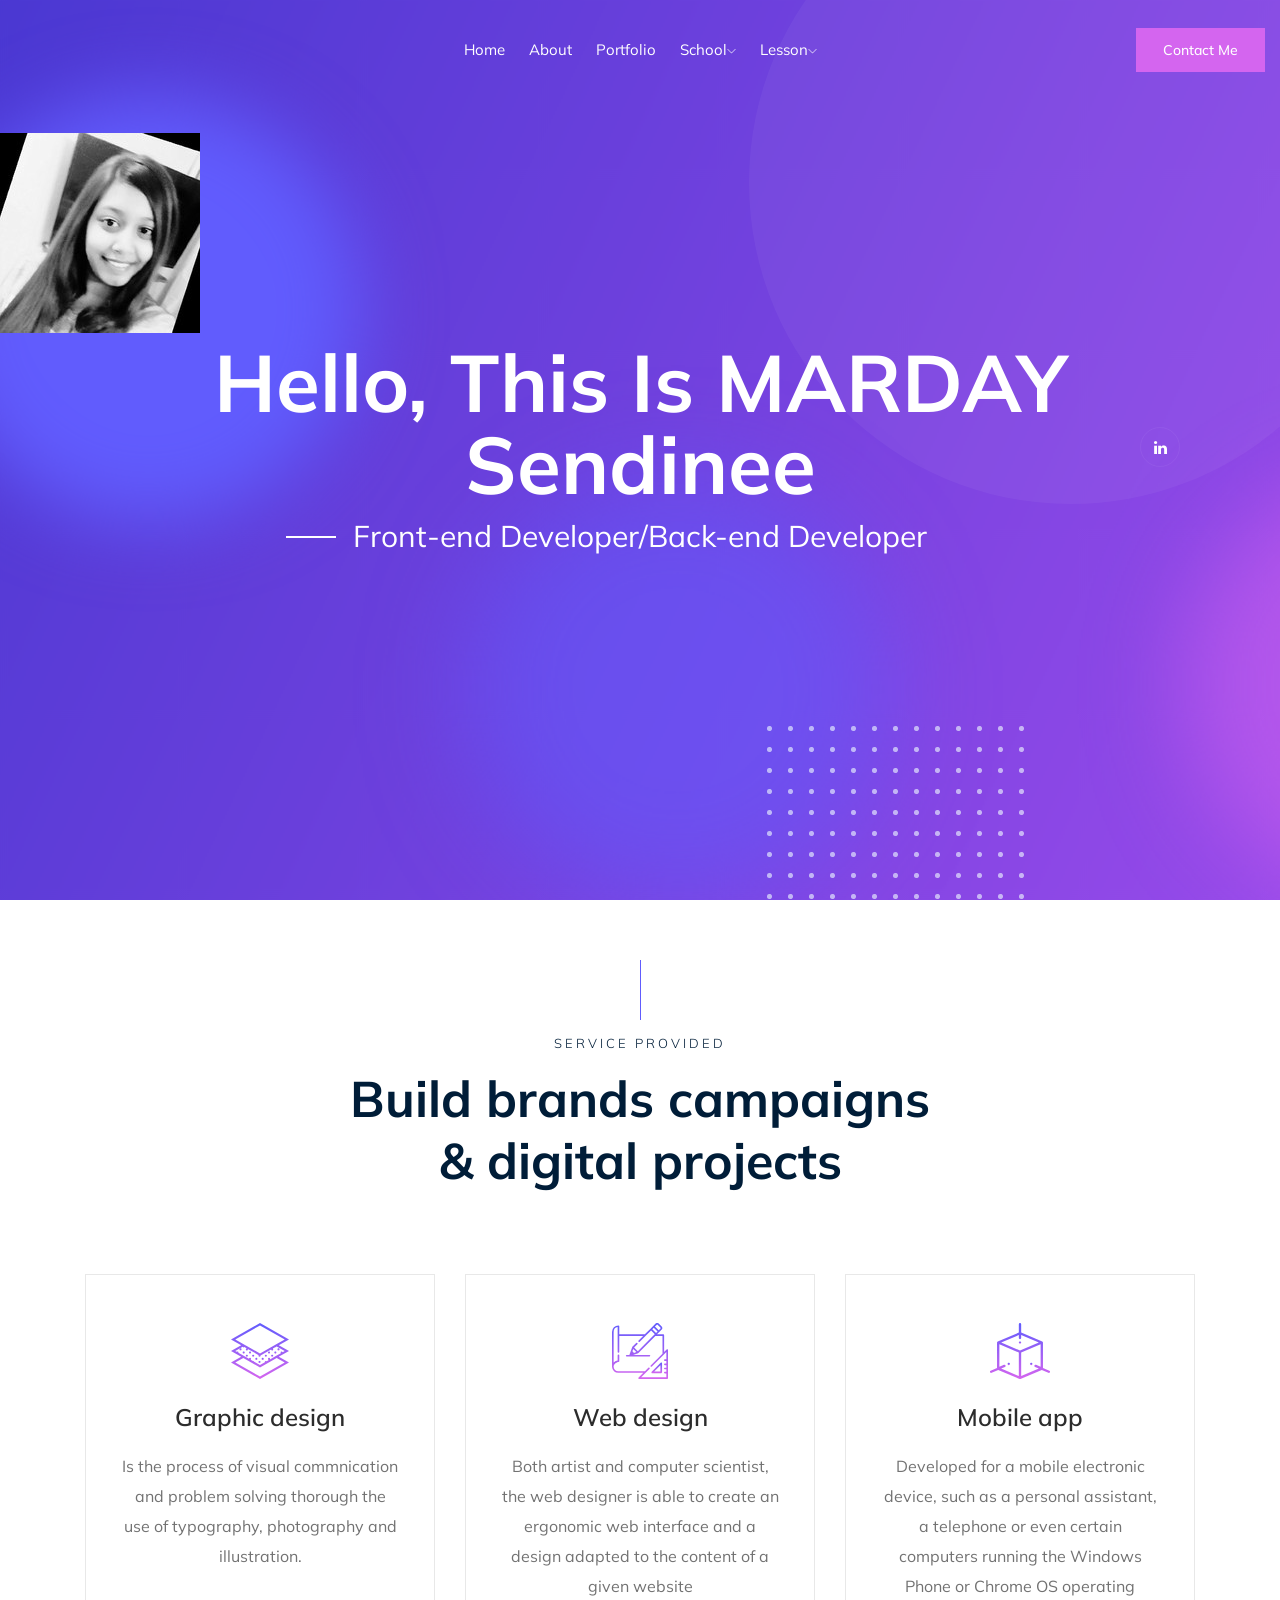
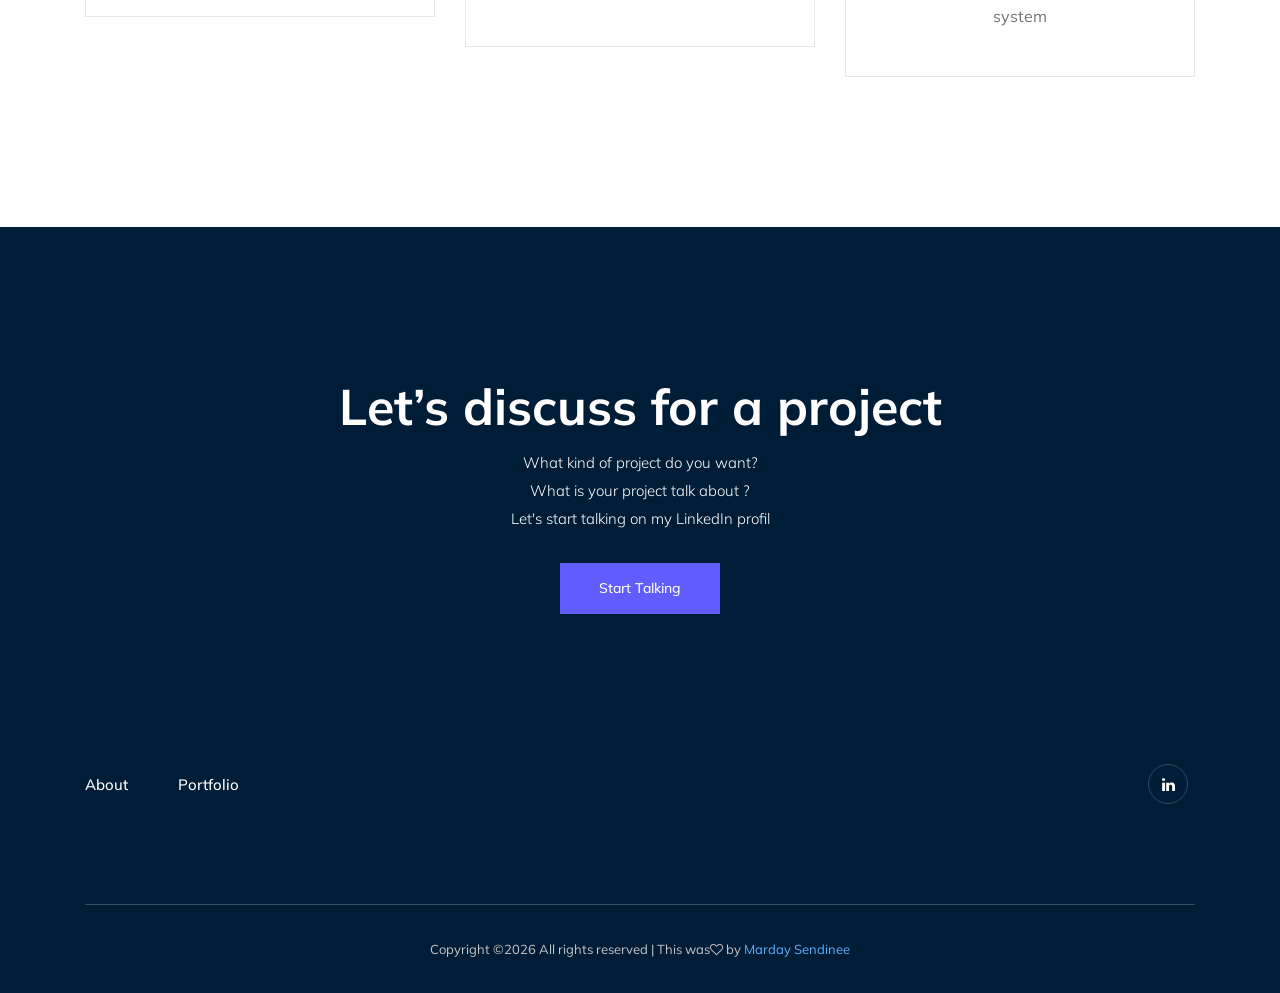
==== commit 61360f39: "Update index.html J'ai retirer les liens pour le français et l'anglais" ====
--- a/index.html
+++ b/index.html
@@ -27,15 +27,15 @@
 
 <body>
     <!-- header-start -->
-    <header id="kc-header" class="top-bar ">
+    <!--<header id="kc-header" class="top-bar ">
     <section class="locales" role="toolbar">
         <ul>
-            <li><a href="https://sendinee.github.io/portfolio/" class="active">en</a></li>
+            <li><a href="https://sendinee.github.io/portfolio_en/" class="active">en</a></li>
             <li><a href="https://sendinee.github.io/portfolio_fr/" class="">fr</a></li>
         </ul>
     </section>
-    </header>
-    <!-- header-end -->
+    </header>-->
+    <!-- header-end --> 
 
     <!-- header-start -->
     <header>
